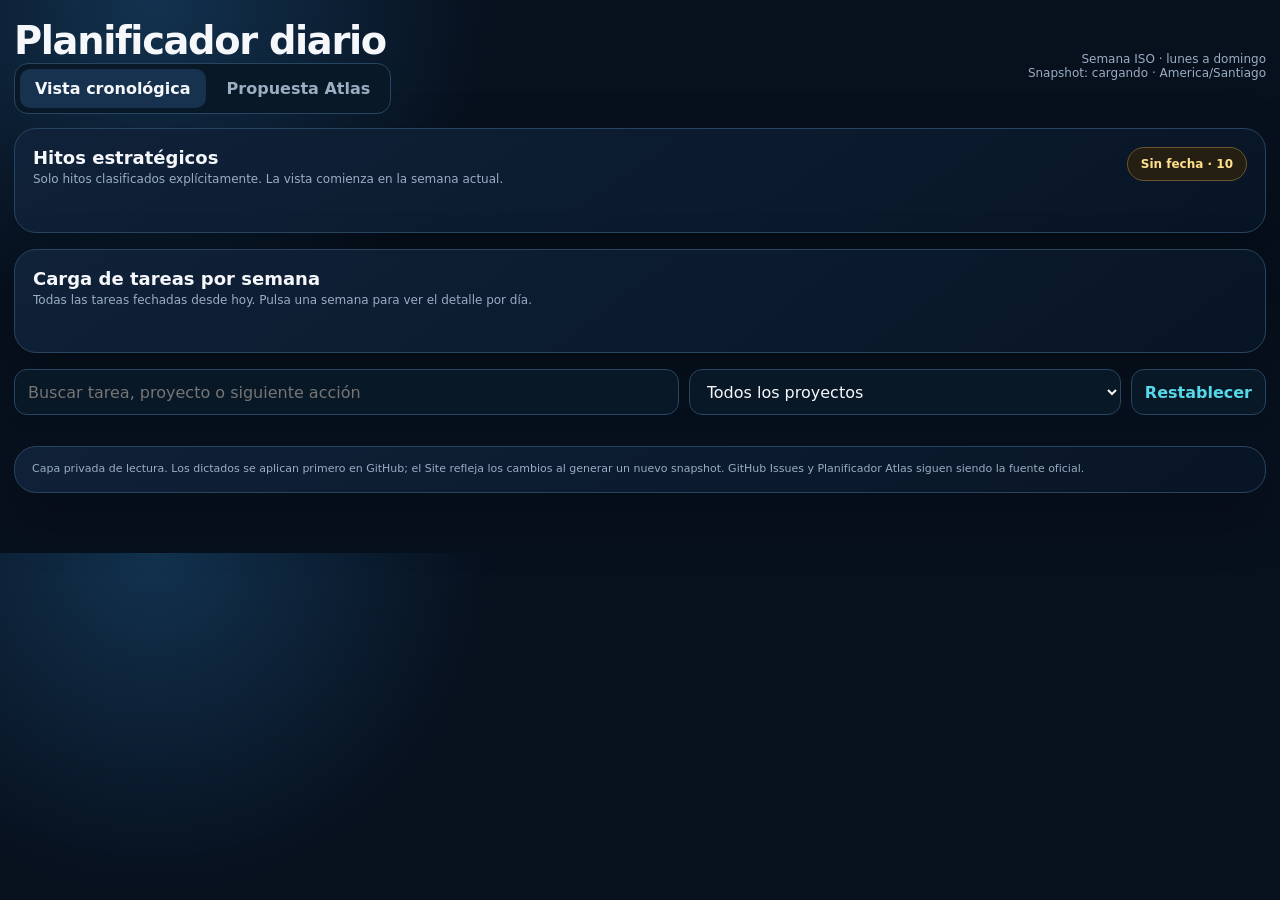
==== dashboard/index.html @ 65e62fc0 "fix: consumir snapshot regenerado antes del despliegue" ====
<!doctype html>
<html lang="es">
<head>
<meta charset="utf-8"><meta name="viewport" content="width=device-width,initial-scale=1">
<title>Planificador diario · Atlas</title>
<style>
:root{--bg:#07101d;--panel:#0d1a2d;--panel2:#102239;--line:#274561;--text:#f5f7fb;--muted:#9aadc2;--cyan:#55d8e8;--amber:#f6c84d;--red:#ff708d;--green:#58d39b;--blue:#5ca6ff;--shadow:0 22px 55px rgba(0,0,0,.28)}
*{box-sizing:border-box}html{scroll-behavior:smooth}body{margin:0;background:radial-gradient(circle at 12% 0,#12324f 0,transparent 27%),var(--bg);color:var(--text);font-family:Inter,ui-sans-serif,system-ui,-apple-system,BlinkMacSystemFont,"Segoe UI",sans-serif}button,input,select{font:inherit}.shell{width:min(1480px,calc(100% - 28px));margin:auto;padding:18px 0 60px}.panel{background:linear-gradient(145deg,rgba(16,34,57,.97),rgba(8,21,38,.97));border:1px solid var(--line);border-radius:22px;box-shadow:var(--shadow)}
.topbar{display:flex;align-items:center;justify-content:space-between;gap:16px;margin-bottom:14px}.title{margin:0;font-size:clamp(27px,3vw,40px);letter-spacing:-.035em}.tabs{display:flex;gap:6px;padding:5px;background:#091827;border:1px solid var(--line);border-radius:14px}.tab{border:0;background:transparent;color:var(--muted);padding:10px 15px;border-radius:10px;cursor:pointer;font-weight:750}.tab.active{background:#17324e;color:var(--text)}.source{font-size:12px;color:var(--muted);text-align:right}
.section{padding:18px;margin-bottom:16px}.section-title{display:flex;justify-content:space-between;gap:12px;align-items:start;margin-bottom:14px}.section-title h2{margin:0;font-size:18px}.section-title p{margin:4px 0 0;color:var(--muted);font-size:12px}.week-scroll{display:flex;overflow-x:auto;padding:4px 0 10px;scrollbar-color:#375a79 transparent}.week{flex:1 0 210px;min-height:156px;padding:14px;border-left:1px solid var(--line);position:relative;cursor:pointer}.week:first-child{border-left:0}.week.current{background:linear-gradient(180deg,rgba(246,200,77,.10),transparent);box-shadow:inset 0 3px var(--amber)}.week-label{font-size:11px;text-transform:uppercase;letter-spacing:.08em;color:var(--cyan);font-weight:850}.week.current .week-label{color:var(--amber)}.week-range{font-size:11px;color:var(--muted);margin-top:3px}.today-pill{display:inline-block;margin-top:9px;color:#16120a;background:var(--amber);border-radius:999px;padding:4px 8px;font-size:10px;font-weight:900}.milestone{margin-top:11px;padding-left:12px;border-left:3px solid var(--red)}.milestone strong{display:block;font-size:14px}.milestone span{font-size:11px;color:var(--muted)}
.load-grid{display:flex;gap:10px;overflow-x:auto;padding:3px 0 10px}.load-week{flex:1 0 205px;border:1px solid var(--line);border-radius:15px;padding:14px;cursor:pointer;background:#0a1829;transition:.18s transform,.18s border-color}.load-week:hover{transform:translateY(-2px);border-color:var(--cyan)}.load-top{display:flex;justify-content:space-between;gap:8px}.load-top strong{font-size:13px}.load-top span{font-size:12px;color:var(--muted)}.meter{height:11px;border-radius:999px;background:#152b42;margin:15px 0 9px;overflow:hidden}.meter i{display:block;height:100%;border-radius:999px}.low i{background:var(--green)}.medium i{background:var(--amber)}.high i{background:var(--red)}.load-note{font-size:11px;color:var(--muted)}
.undated-btn{border:1px solid #6b5729;background:#241f12;color:#ffe08b;border-radius:999px;padding:9px 13px;cursor:pointer;font-size:12px;font-weight:800}.undated-btn[hidden]{display:none}
.atlas{display:none}.atlas.active{display:block}.chrono.hidden{display:none}.criteria{display:grid;grid-template-columns:minmax(0,1.5fr) minmax(260px,.7fr);gap:14px}.route{display:grid;gap:10px}.route-item{display:grid;grid-template-columns:42px 1fr auto;gap:12px;align-items:start;padding:14px;border:1px solid var(--line);border-radius:15px;background:#091827;cursor:pointer}.rank{display:grid;place-items:center;width:42px;height:42px;background:#173552;color:var(--cyan);border-radius:12px;font-weight:900}.route-item h3{font-size:15px;margin:0 0 5px}.route-item p{margin:0;color:var(--muted);font-size:12px;line-height:1.45}.route-meta{text-align:right;font-size:11px;color:var(--amber)}.criterion{padding:16px}.criterion h3{margin:0 0 10px;font-size:15px}.criterion ol{margin:0;padding-left:20px;color:var(--muted);font-size:12px;line-height:1.7}.assumption{margin-top:12px;padding:10px;background:#1e1a10;border:1px solid #5f4c27;border-radius:12px;color:#f8d989;font-size:11px}
.controls{display:grid;grid-template-columns:1fr minmax(220px,.65fr) auto;gap:10px;margin:16px 0}.control{min-height:46px;border:1px solid var(--line);border-radius:13px;background:#091827;color:var(--text);padding:0 13px}.reset{cursor:pointer;color:var(--cyan);font-weight:800}.projects{display:grid;gap:14px}.project{padding:17px}.project.hidden{display:none}.project-head{display:flex;justify-content:space-between;gap:14px;margin-bottom:12px}.project h2{font-size:19px;margin:0}.project-head span{font-size:11px;color:var(--amber);text-align:right}.tasks{display:grid;gap:8px}.task{display:grid;grid-template-columns:42px 1fr auto;gap:11px;padding:12px;border:1px solid rgba(47,78,108,.72);border-radius:14px;background:rgba(5,15,27,.58);cursor:pointer}.task.hidden{display:none}.num{display:grid;place-items:center;width:42px;height:42px;border-radius:11px;background:#112c46;color:var(--cyan);font-weight:850}.badges{display:flex;gap:5px;flex-wrap:wrap;margin-bottom:5px}.badge{border:1px solid #344c65;border-radius:999px;padding:2px 7px;color:#c4d1df;font-size:10px}.badge.red{color:#ff9cb0;border-color:#6d3547}.badge.amber{color:#ffe08a;border-color:#65542d}.badge.green{color:#90edc0;border-color:#2e6650}.task h3{font-size:14px;margin:0 0 4px}.task p{font-size:12px;color:var(--muted);margin:0}.task-date{text-align:right;color:#dce5ef;font-size:11px}
.overlay{position:fixed;inset:0;background:rgba(1,7,13,.74);backdrop-filter:blur(5px);display:none;z-index:50;padding:20px}.overlay.open{display:grid;place-items:center}.modal{width:min(760px,100%);max-height:min(760px,90vh);overflow:auto;padding:20px}.modal-head{display:flex;justify-content:space-between;gap:12px;align-items:start;margin-bottom:14px}.modal h2{margin:0;font-size:21px}.close{border:0;background:#142b43;color:var(--text);width:38px;height:38px;border-radius:10px;cursor:pointer;font-size:20px}.detail-list{display:grid;gap:9px}.detail-task{padding:13px;border:1px solid var(--line);border-radius:13px;background:#091827;cursor:pointer}.detail-task strong{display:block;margin-bottom:4px}.detail-task span{font-size:11px;color:var(--muted)}.detail-grid{display:grid;grid-template-columns:repeat(2,1fr);gap:9px;margin:14px 0}.detail-cell{padding:11px;border:1px solid var(--line);border-radius:11px}.detail-cell small{display:block;color:var(--muted);margin-bottom:4px}.detail-link{display:inline-block;margin-top:5px;color:var(--cyan);text-decoration:none;font-weight:800;font-size:12px}
.drawer-wrap{position:fixed;inset:0;background:rgba(1,7,13,.52);display:none;z-index:45}.drawer-wrap.open{display:block}.drawer{margin-left:auto;width:min(430px,92vw);height:100%;padding:20px;border-radius:0;overflow:auto}.drawer .detail-task{margin-bottom:8px}.empty{display:none;padding:30px;text-align:center;color:var(--muted)}.foot{padding:14px 17px;color:var(--muted);font-size:11px;line-height:1.5;margin-top:15px}.stale{display:none;margin-bottom:14px;padding:12px 16px;border:1px solid #7b5530;background:#2b1d10;color:#ffd48f;border-radius:14px;font-size:13px;font-weight:750}.stale.show{display:block}
@media(max-width:850px){.shell{width:min(100% - 16px,1480px);padding-top:10px}.topbar{align-items:start;flex-direction:column}.source{text-align:left}.criteria{grid-template-columns:1fr}.controls{grid-template-columns:1fr}.project-head{flex-direction:column}.project-head span{text-align:left}.task,.route-item{grid-template-columns:40px 1fr}.task-date,.route-meta{grid-column:2;text-align:left}.detail-grid{grid-template-columns:1fr}.section{padding:14px}.tabs{width:100%}.tab{flex:1;padding:9px 8px;font-size:12px}}
</style>
</head>
<body>
<main class="shell">
<header class="topbar"><div><h1 class="title">Planificador diario</h1><div class="tabs" role="tablist"><button class="tab active" id="tab-chrono" type="button">Vista cronológica</button><button class="tab" id="tab-atlas" type="button">Propuesta Atlas</button></div></div><div class="source">Semana ISO · lunes a domingo<br>Snapshot: <span id="snapshot-at">cargando</span> · America/Santiago</div></header>
<div class="stale" id="stale-warning" role="alert"></div>

<div class="chrono" id="chrono">
<section class="panel section"><div class="section-title"><div><h2>Hitos estratégicos</h2><p>Solo hitos clasificados explícitamente. La vista comienza en la semana actual.</p></div><button class="undated-btn" id="undated-open">Sin fecha · <span id="undated-count">10</span></button></div><div class="week-scroll" id="milestone-weeks"></div></section>
<section class="panel section"><div class="section-title"><div><h2>Carga de tareas por semana</h2><p>Todas las tareas fechadas desde hoy. Pulsa una semana para ver el detalle por día.</p></div></div><div class="load-grid" id="load-weeks"></div></section>
</div>

<section class="atlas panel section" id="atlas"><div class="section-title"><div><h2>Ruta recomendada por Atlas</h2><p>Propuesta explicable; no cambia prioridades ni fechas oficiales.</p></div><button class="undated-btn" id="undated-open-atlas">Sin fecha · <span>10</span></button></div><div class="criteria"><div class="route" id="route"></div><aside class="panel criterion"><h3>Criterio de ordenamiento</h3><ol><li>Fecha límite y tiempo restante.</li><li>Dependencias obligatorias.</li><li>Riesgo de incumplimiento.</li><li>Impacto comercial, operativo, SENCE o financiero.</li><li>Esfuerzo y capacidad disponible.</li><li>Holgura antes del hito.</li><li>Trabajo paralelizable o delegable.</li></ol><div class="assumption">Supuesto: las tareas sin fecha no entran en la ruta crítica hasta ser fechadas o vinculadas explícitamente a un hito.</div></aside></div></section>

<section class="controls" aria-label="Filtros"><input class="control" id="search" type="search" placeholder="Buscar tarea, proyecto o siguiente acción"><select class="control" id="project-select"><option value="">Todos los proyectos</option></select><button class="control reset" id="reset">Restablecer</button></section>
<section class="projects" id="projects"></section><div class="panel empty" id="empty">No hay tareas que coincidan con la selección.</div>
<footer class="panel foot">Capa privada de lectura. Los dictados se aplican primero en GitHub; el Site refleja los cambios al generar un nuevo snapshot. GitHub Issues y Planificador Atlas siguen siendo la fuente oficial.</footer>
</main>

<div class="overlay" id="overlay" role="dialog" aria-modal="true"><div class="panel modal"><div class="modal-head"><div><div class="week-label" id="modal-kicker"></div><h2 id="modal-title"></h2></div><button class="close" id="modal-close" aria-label="Cerrar">×</button></div><div id="modal-body"></div></div></div>
<div class="drawer-wrap" id="drawer-wrap"><aside class="panel drawer"><div class="modal-head"><div><div class="week-label">Buffer operativo</div><h2>Tareas sin fecha</h2><p class="week-range">Asigna fechas mediante Atlas para retirarlas de este panel en el siguiente snapshot.</p></div><button class="close" id="drawer-close" aria-label="Cerrar">×</button></div><div id="drawer-list"></div></aside></div>

<script src="./snapshot.js"></script>
<script>
const SNAPSHOT=window.__ATLAS_SNAPSHOT__;
if(!SNAPSHOT||!Array.isArray(SNAPSHOT.tasks))throw new Error('Snapshot ausente: despliegue inválido');
const TZ=SNAPSHOT.timezone, TODAY=SNAPSHOT.today;
const projects=[
{id:'quality',name:'Gestión de Calidad NCh 2728',deadline:'Auditoría final · 11 ago 2026'},
{id:'courses',name:'Operación de cursos',deadline:'Inicio curso · 15 jul 2026'},
{id:'otic',name:'Licitación OTIC SOFOFA',deadline:'Entrega · 22 jul 2026 · 14:00'},
{id:'admin',name:'Administración',deadline:'Sin hito definido'},
{id:'global',name:'Global y foco comercial',deadline:'Sin hito definido'},
{id:'moodle',name:'Moodle',deadline:'Sin hito definido'},
{id:'edge',name:'Edge / GTM',deadline:'Bloqueado'},
{id:'whatsapp',name:'WhatsApp / Zoho',deadline:'Sin hito definido'},
{id:'atlas',name:'Task Hub / Dashboard',deadline:'Publicación V3'}];
const tasks=SNAPSHOT.tasks;
const milestones=[
{id:'m1',date:'2026-07-15T12:00:00-04:00',title:'Inicio curso Excel',project:'Operación de cursos',taskId:22},
{id:'m2',date:'2026-07-22T14:00:00-04:00',title:'Entrega SOFOFA · 14:00',project:'OTIC SOFOFA',taskId:21},
{id:'m3',date:'2026-07-24T12:00:00-04:00',title:'Preauditoría',project:'NCh 2728',taskId:25},
{id:'m4',date:'2026-08-11T12:00:00-04:00',title:'Auditoría final',project:'NCh 2728',taskId:24}];
const atlasRoute=[
{taskId:15,why:'Tarea vencida no cerrada. Debe cerrarse, reprogramarse o confirmarse antes de seguir acumulando atraso.',protects:'Ruta SOFOFA',mode:'Arrastre pendiente'},
{taskId:26,why:'Dependencia obligatoria de la preauditoría y la auditoría final.',protects:'Preauditoría · 24 jul',mode:'Ejecutar primero'},
{taskId:22,why:'Plazo inmediato y afectación directa al inicio de un curso de cliente.',protects:'Inicio curso · 15 jul',mode:'En paralelo'},
{taskId:21,why:'Hito oficial de alto riesgo con múltiples entregables y validación humana.',protects:'SOFOFA · 22 jul',mode:'Ruta crítica'},
{taskId:25,why:'Debe convertir hallazgos en acciones antes de la auditoría formal.',protects:'Auditoría · 11 ago',mode:'Después de preparación'},
{taskId:24,why:'Hito final protegido por todas las tareas previas de calidad.',protects:'Auditoría · 11 ago',mode:'Hito final'}];
const esc=v=>String(v??'').replace(/[&<>"']/g,c=>({'&':'&amp;','<':'&lt;','>':'&gt;','"':'&quot;',"'":'&#039;'}[c]));
const riskClass=r=>r==='Rojo'?'red':r==='Amarillo'?'amber':'green';
const dayFmt=v=>new Intl.DateTimeFormat('es-CL',{timeZone:TZ,weekday:'long',day:'2-digit',month:'short'}).format(new Date(v));
function isoWeek(value){const d=new Date(value+'T12:00:00-04:00');const u=new Date(Date.UTC(d.getUTCFullYear(),d.getUTCMonth(),d.getUTCDate()));u.setUTCDate(u.getUTCDate()+4-(u.getUTCDay()||7));const y=new Date(Date.UTC(u.getUTCFullYear(),0,1));return Math.ceil((((u-y)/86400000)+1)/7)}
function mondayOf(value){const d=new Date(value+'T12:00:00-04:00'),day=(d.getDay()+6)%7;d.setDate(d.getDate()-day);return d}
function keyDate(d){return d.toISOString().slice(0,10)}
function addDays(d,n){const x=new Date(d);x.setDate(x.getDate()+n);return x}
function weekRange(m){const e=addDays(m,6),f=x=>new Intl.DateTimeFormat('es-CL',{timeZone:TZ,day:'2-digit',month:'short'}).format(x);return f(m)+'–'+f(e)}
function isOverdue(t){return Boolean(t.due&&t.due.slice(0,10)<TODAY)}
function overdueDays(t){return Math.max(1,Math.floor((new Date(TODAY+'T12:00:00-04:00')-new Date(t.due))/86400000))}
function overdueLabel(t){const n=overdueDays(t);return 'Vencida hace '+n+' día'+(n===1?'':'s')}
const start=mondayOf(TODAY),last=mondayOf('2026-08-11'),weeks=[];for(let d=new Date(start);d<=last;d=addDays(d,7))weeks.push({m:new Date(d),key:keyDate(d),n:isoWeek(keyDate(d))});
function renderMilestones(){document.querySelector('#milestone-weeks').innerHTML=weeks.map((w,i)=>{const ms=milestones.filter(m=>tasks.some(t=>t.id===m.taskId)&&keyDate(mondayOf(m.date.slice(0,10)))===w.key);return `<article class="week ${i===0?'current':''}" data-week="${w.key}"><div class="week-label">S${w.n}${i===0?' · actual':''}</div><div class="week-range">${weekRange(w.m)}</div>${i===0?'<span class="today-pill">Hoy · '+new Intl.DateTimeFormat('es-CL',{timeZone:TZ,day:'2-digit',month:'short'}).format(new Date(TODAY+'T12:00:00-04:00'))+'</span>':''}${ms.map(m=>`<div class="milestone" data-milestone="${m.id}"><strong>${esc(m.title)}</strong><span>${esc(m.project)} · ${dayFmt(m.date)}</span></div>`).join('')}</article>`}).join('')}
function datedInWeek(w){const current=w.key===weeks[0].key;return tasks.filter(t=>t.due&&((current&&isOverdue(t))||(t.due.slice(0,10)>=TODAY&&keyDate(mondayOf(t.due.slice(0,10)))===w.key)))}
function renderLoad(){document.querySelector('#load-weeks').innerHTML=weeks.map(w=>{const list=datedInWeek(w),n=list.length,overdue=list.filter(isOverdue).length,level=n>=5?'high':n>=3?'medium':'low',width=Math.min(100,Math.max(n?25:5,n*18));return `<article class="load-week ${level}" data-load-week="${w.key}"><div class="load-top"><strong>S${w.n} · ${weekRange(w.m)}</strong><span>${n} tarea${n===1?'':'s'}</span></div><div class="meter"><i style="width:${width}%"></i></div><div class="load-note">${overdue?overdue+' arrastre'+(overdue===1?' pendiente':'s pendientes')+' · ':''}${n>=5?'Carga alta':n>=3?'Carga media':n?'Carga baja':'Sin tareas fechadas'}</div></article>`}).join('')}
function taskCard(t){return `<article class="task" data-task="${t.id}" data-search="${esc([t.title,t.next,t.status,t.priority,t.risk].join(' ').toLowerCase())}"><div class="num">#${t.id}</div><div><div class="badges"><span class="badge">${t.priority}</span><span class="badge ${riskClass(t.risk)}">${t.risk}</span><span class="badge">${esc(t.status)}</span></div><h3>${esc(t.title)}</h3><p>${esc(t.next)}</p></div><div class="task-date">${esc(t.label)}</div></article>`}
function renderProjects(){document.querySelector('#projects').innerHTML=projects.map(p=>{const list=tasks.filter(t=>t.p===p.id);return `<article class="panel project" data-project="${p.id}"><div class="project-head"><h2>${esc(p.name)}</h2><span>${esc(p.deadline)}</span></div><div class="tasks">${list.map(taskCard).join('')}</div></article>`}).join('');document.querySelector('#project-select').insertAdjacentHTML('beforeend',projects.map(p=>`<option value="${p.id}">${esc(p.name)}</option>`).join(''))}
function renderRoute(){document.querySelector('#route').innerHTML=atlasRoute.filter(r=>tasks.some(t=>t.id===r.taskId)).map((r,i)=>{const t=tasks.find(x=>x.id===r.taskId);return `<article class="route-item" data-task="${t.id}"><div class="rank">${i+1}</div><div><h3>${esc(t.title)}</h3><p>${esc(r.why)}<br><strong>Protege:</strong> ${esc(r.protects)}</p></div><div class="route-meta">${esc(r.mode)}</div></article>`}).join('')}
function detailHtml(t){const p=projects.find(x=>x.id===t.p);return `<div class="badges"><span class="badge">${t.priority}</span><span class="badge ${riskClass(t.risk)}">${t.risk}</span><span class="badge">${esc(t.status)}</span>${isOverdue(t)?'<span class="badge red">'+esc(overdueLabel(t))+'</span>':''}</div><div class="detail-grid"><div class="detail-cell"><small>Proyecto</small>${esc(p.name)}</div><div class="detail-cell"><small>Fecha original</small>${esc(t.label)}</div></div><div class="detail-cell"><small>Siguiente acción</small>${esc(t.next)}</div><a class="detail-link" href="${esc(t.url)}" target="_blank" rel="noopener noreferrer">Abrir issue en GitHub ↗</a>`}
function openTask(id){const t=tasks.find(x=>x.id===Number(id));document.querySelector('#modal-kicker').textContent='Tarea #'+t.id;document.querySelector('#modal-title').textContent=t.title;document.querySelector('#modal-body').innerHTML=detailHtml(t);document.querySelector('#overlay').classList.add('open')}
function openWeek(key){const w=weeks.find(x=>x.key===key),list=datedInWeek(w),overdue=list.filter(isOverdue).sort((a,b)=>new Date(a.due)-new Date(b.due)),current=list.filter(t=>!isOverdue(t));document.querySelector('#modal-kicker').textContent='S'+w.n+' · '+weekRange(w.m);document.querySelector('#modal-title').textContent='Tareas de la semana';let html='';if(overdue.length)html+=`<div class="week-label" style="margin:14px 0 7px;color:var(--red)">Arrastre pendiente</div><div class="detail-list">${overdue.map(t=>`<article class="detail-task" data-detail-task="${t.id}"><strong>#${t.id} · ${esc(t.title)}</strong><span>${esc(overdueLabel(t))} · fecha original: ${esc(t.label)}</span></article>`).join('')}</div>`;const grouped={};current.forEach(t=>(grouped[dayFmt(t.due)]??=[]).push(t));html+=Object.entries(grouped).map(([day,arr])=>`<div class="week-label" style="margin:14px 0 7px">${esc(day)}</div><div class="detail-list">${arr.map(t=>`<article class="detail-task" data-detail-task="${t.id}"><strong>#${t.id} · ${esc(t.title)}</strong><span>${esc(t.next)}</span></article>`).join('')}</div>`).join('');document.querySelector('#modal-body').innerHTML=html||'<p class="week-range">No hay tareas fechadas esta semana.</p>';document.querySelector('#overlay').classList.add('open')}
function openMilestone(id){const m=milestones.find(x=>x.id===id),t=tasks.find(x=>x.id===m.taskId);document.querySelector('#modal-kicker').textContent='Hito explícito · '+dayFmt(m.date);document.querySelector('#modal-title').textContent=m.title;document.querySelector('#modal-body').innerHTML=detailHtml(t);document.querySelector('#overlay').classList.add('open')}
function renderDrawer(){const list=tasks.filter(t=>!t.due);document.querySelector('#undated-count').textContent=list.length;document.querySelector('#drawer-list').innerHTML=list.map(t=>`<article class="detail-task" data-drawer-task="${t.id}"><strong>#${t.id} · ${esc(t.title)}</strong><span>${esc(projects.find(p=>p.id===t.p).name)} · ${t.priority} · ${t.risk}</span></article>`).join('')}
function applyFilters(){const q=document.querySelector('#search').value.trim().toLowerCase(),p=document.querySelector('#project-select').value;let visible=0;document.querySelectorAll('.project').forEach(el=>{let n=0;el.querySelectorAll('.task').forEach(t=>{const ok=(!p||el.dataset.project===p)&&(!q||t.dataset.search.includes(q));t.classList.toggle('hidden',!ok);if(ok){n++;visible++}});el.classList.toggle('hidden',!n)});document.querySelector('#empty').style.display=visible?'none':'block'}
function setView(v){const atlas=v==='atlas';document.querySelector('#chrono').classList.toggle('hidden',atlas);document.querySelector('#atlas').classList.toggle('active',atlas);document.querySelector('#tab-chrono').classList.toggle('active',!atlas);document.querySelector('#tab-atlas').classList.toggle('active',atlas)}
const snapshotDate=new Date(SNAPSHOT.generated_at+'-04:00');
document.querySelector('#snapshot-at').textContent=new Intl.DateTimeFormat('es-CL',{timeZone:TZ,dateStyle:'medium',timeStyle:'short'}).format(snapshotDate);
const ageHours=(Date.now()-snapshotDate.getTime())/3600000;
if(SNAPSHOT.status!=='current'||!Number.isFinite(ageHours)||ageHours>6){
  const warning=document.querySelector('#stale-warning');
  warning.textContent='Datos no actualizados — último snapshot válido: '+document.querySelector('#snapshot-at').textContent;
  warning.classList.add('show');
}
renderMilestones();renderLoad();renderProjects();renderRoute();renderDrawer();applyFilters();
document.querySelector('#tab-chrono').onclick=()=>setView('chrono');document.querySelector('#tab-atlas').onclick=()=>setView('atlas');
document.querySelector('#search').oninput=applyFilters;document.querySelector('#project-select').onchange=applyFilters;document.querySelector('#reset').onclick=()=>{document.querySelector('#search').value='';document.querySelector('#project-select').value='';applyFilters()};
document.addEventListener('click',e=>{const task=e.target.closest('[data-task]');if(task)openTask(task.dataset.task);const week=e.target.closest('[data-load-week]');if(week)openWeek(week.dataset.loadWeek);const mile=e.target.closest('[data-milestone]');if(mile){e.stopPropagation();openMilestone(mile.dataset.milestone)}const detail=e.target.closest('[data-detail-task]');if(detail)openTask(detail.dataset.detailTask);const drawer=e.target.closest('[data-drawer-task]');if(drawer){document.querySelector('#drawer-wrap').classList.remove('open');openTask(drawer.dataset.drawerTask)}});
document.querySelector('#modal-close').onclick=()=>document.querySelector('#overlay').classList.remove('open');document.querySelector('#overlay').onclick=e=>{if(e.target.id==='overlay')e.currentTarget.classList.remove('open')};
function openDrawer(){document.querySelector('#drawer-wrap').classList.add('open')}document.querySelector('#undated-open').onclick=openDrawer;document.querySelector('#undated-open-atlas').onclick=openDrawer;document.querySelector('#drawer-close').onclick=()=>document.querySelector('#drawer-wrap').classList.remove('open');document.querySelector('#drawer-wrap').onclick=e=>{if(e.target.id==='drawer-wrap')e.currentTarget.classList.remove('open')};
document.addEventListener('keydown',e=>{if(e.key==='Escape'){document.querySelector('#overlay').classList.remove('open');document.querySelector('#drawer-wrap').classList.remove('open')}});
</script>
</body></html>
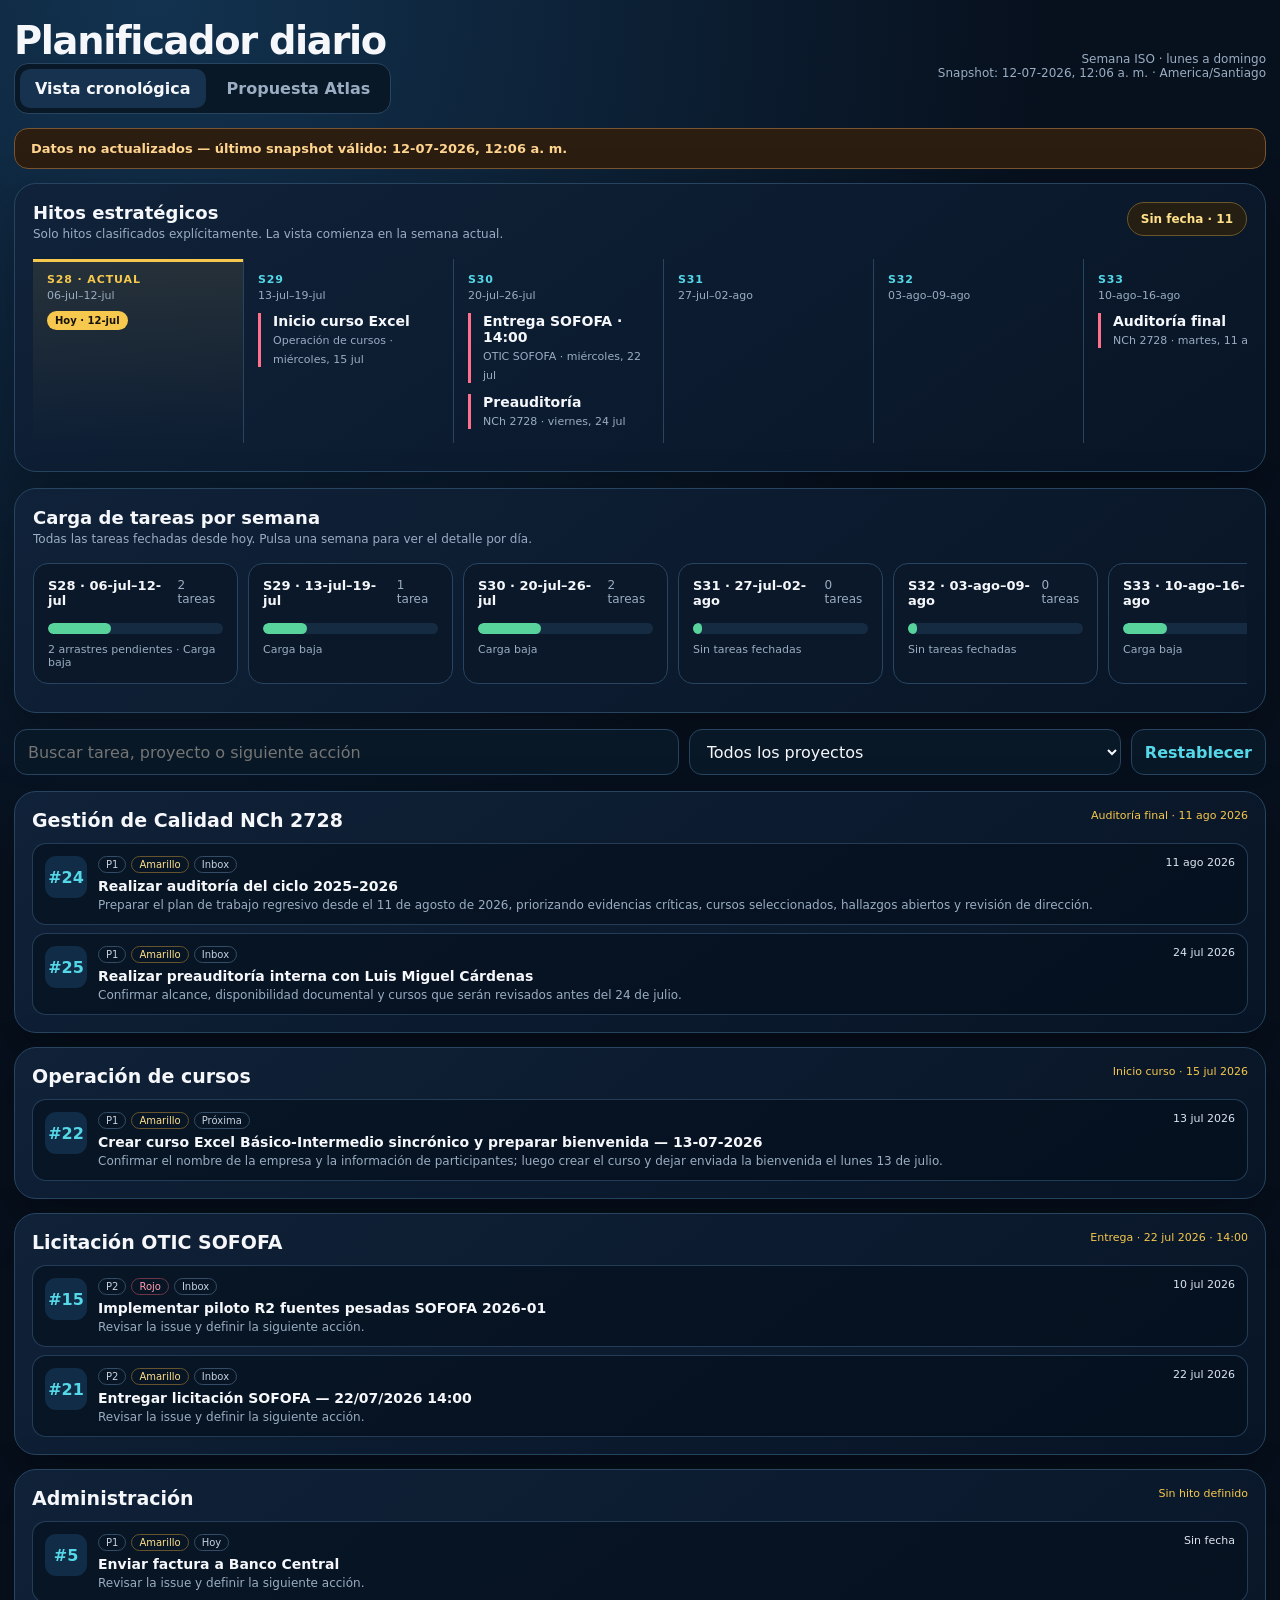
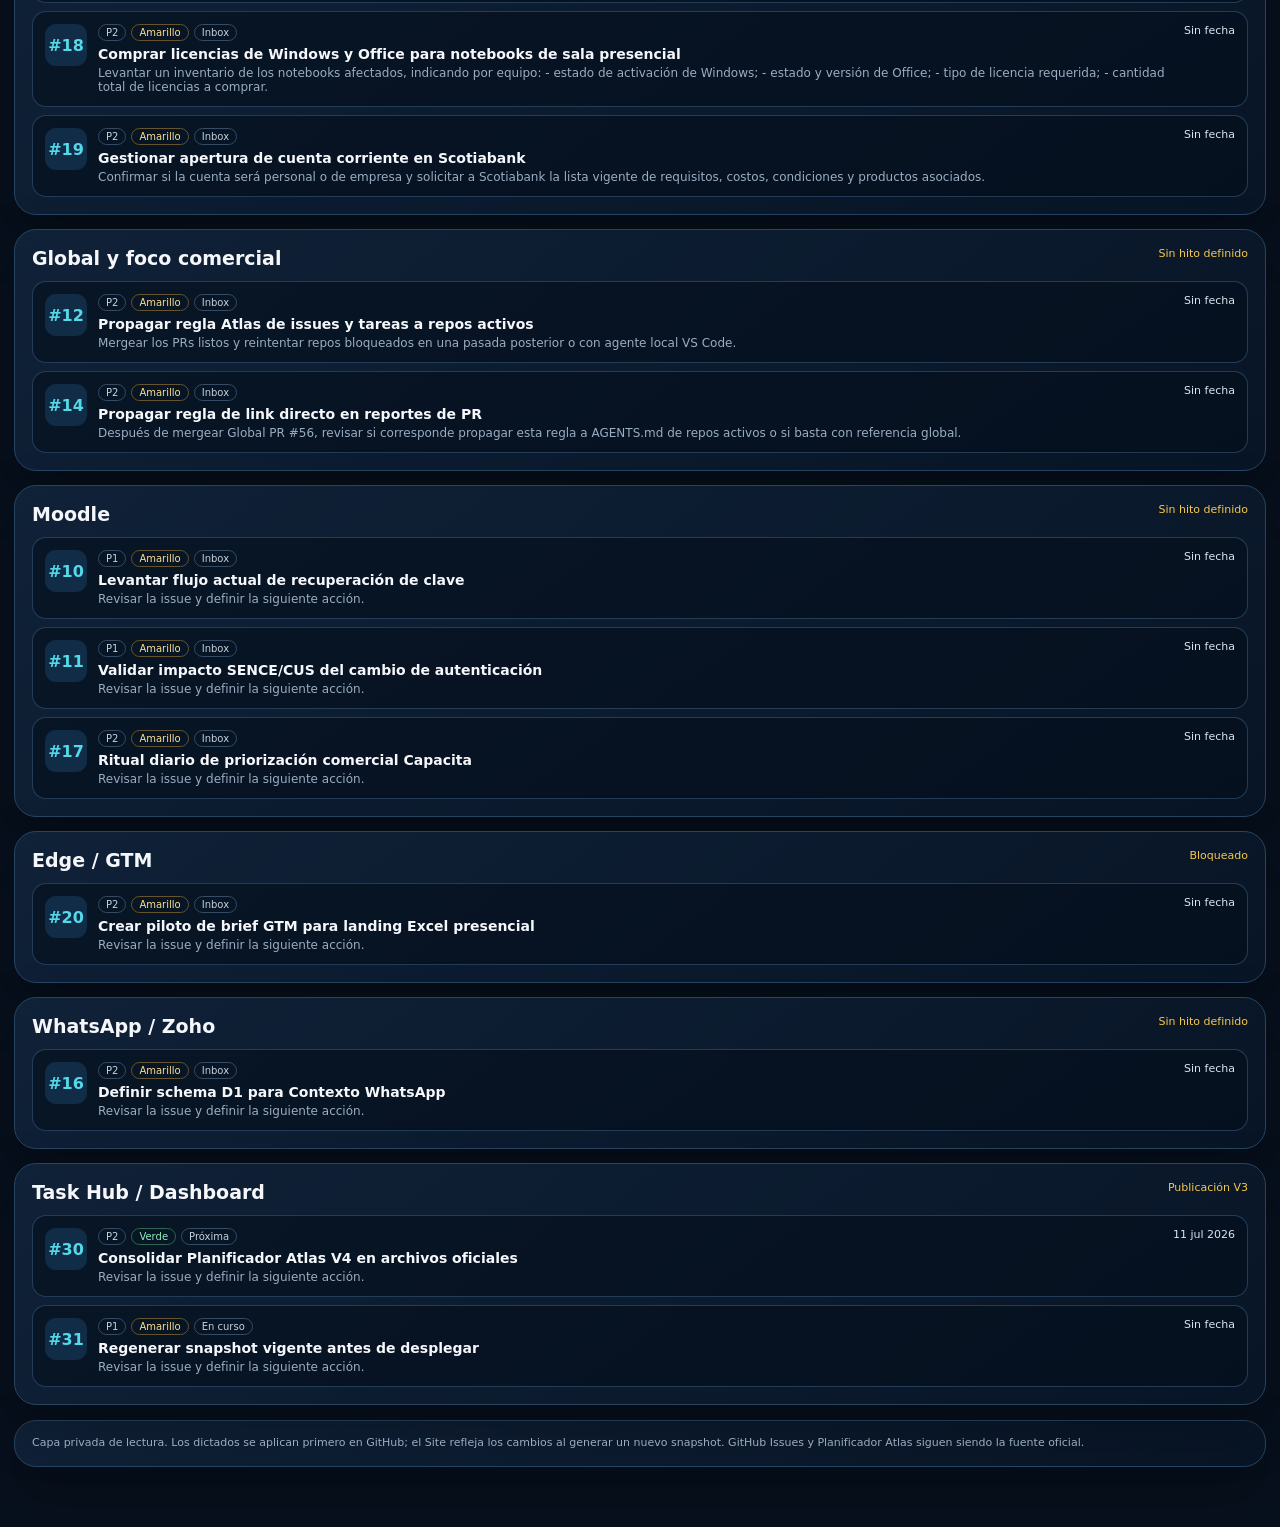
==== commit f2282f35: "fix: eliminar offsets fijos del dashboard" ====
--- a/dashboard/index.html
+++ b/dashboard/index.html
@@ -54,10 +54,10 @@
 {id:'atlas',name:'Task Hub / Dashboard',deadline:'Publicación V3'}];
 const tasks=SNAPSHOT.tasks;
 const milestones=[
-{id:'m1',date:'2026-07-15T12:00:00-04:00',title:'Inicio curso Excel',project:'Operación de cursos',taskId:22},
-{id:'m2',date:'2026-07-22T14:00:00-04:00',title:'Entrega SOFOFA · 14:00',project:'OTIC SOFOFA',taskId:21},
-{id:'m3',date:'2026-07-24T12:00:00-04:00',title:'Preauditoría',project:'NCh 2728',taskId:25},
-{id:'m4',date:'2026-08-11T12:00:00-04:00',title:'Auditoría final',project:'NCh 2728',taskId:24}];
+{id:'m1',date:'2026-07-15',title:'Inicio curso Excel',project:'Operación de cursos',taskId:22},
+{id:'m2',date:'2026-07-22',title:'Entrega SOFOFA · 14:00',project:'OTIC SOFOFA',taskId:21},
+{id:'m3',date:'2026-07-24',title:'Preauditoría',project:'NCh 2728',taskId:25},
+{id:'m4',date:'2026-08-11',title:'Auditoría final',project:'NCh 2728',taskId:24}];
 const atlasRoute=[
 {taskId:15,why:'Tarea vencida no cerrada. Debe cerrarse, reprogramarse o confirmarse antes de seguir acumulando atraso.',protects:'Ruta SOFOFA',mode:'Arrastre pendiente'},
 {taskId:26,why:'Dependencia obligatoria de la preauditoría y la auditoría final.',protects:'Preauditoría · 24 jul',mode:'Ejecutar primero'},
@@ -67,18 +67,20 @@
 {taskId:24,why:'Hito final protegido por todas las tareas previas de calidad.',protects:'Auditoría · 11 ago',mode:'Hito final'}];
 const esc=v=>String(v??'').replace(/[&<>"']/g,c=>({'&':'&amp;','<':'&lt;','>':'&gt;','"':'&quot;',"'":'&#039;'}[c]));
 const riskClass=r=>r==='Rojo'?'red':r==='Amarillo'?'amber':'green';
-const dayFmt=v=>new Intl.DateTimeFormat('es-CL',{timeZone:TZ,weekday:'long',day:'2-digit',month:'short'}).format(new Date(v));
-function isoWeek(value){const d=new Date(value+'T12:00:00-04:00');const u=new Date(Date.UTC(d.getUTCFullYear(),d.getUTCMonth(),d.getUTCDate()));u.setUTCDate(u.getUTCDate()+4-(u.getUTCDay()||7));const y=new Date(Date.UTC(u.getUTCFullYear(),0,1));return Math.ceil((((u-y)/86400000)+1)/7)}
-function mondayOf(value){const d=new Date(value+'T12:00:00-04:00'),day=(d.getDay()+6)%7;d.setDate(d.getDate()-day);return d}
+const calendarDate=value=>new Date(value.slice(0,10)+'T12:00:00.000Z');
+const dayFmt=v=>new Intl.DateTimeFormat('es-CL',{timeZone:v.length===10?'UTC':TZ,weekday:'long',day:'2-digit',month:'short'}).format(v.length===10?calendarDate(v):new Date(v));
+function isoWeek(value){const u=calendarDate(value);u.setUTCDate(u.getUTCDate()+4-(u.getUTCDay()||7));const y=new Date(Date.UTC(u.getUTCFullYear(),0,1));return Math.ceil((((u-y)/86400000)+1)/7)}
+function mondayOf(value){const d=calendarDate(value),day=(d.getUTCDay()+6)%7;d.setUTCDate(d.getUTCDate()-day);return d}
 function keyDate(d){return d.toISOString().slice(0,10)}
-function addDays(d,n){const x=new Date(d);x.setDate(x.getDate()+n);return x}
-function weekRange(m){const e=addDays(m,6),f=x=>new Intl.DateTimeFormat('es-CL',{timeZone:TZ,day:'2-digit',month:'short'}).format(x);return f(m)+'–'+f(e)}
-function isOverdue(t){return Boolean(t.due&&t.due.slice(0,10)<TODAY)}
-function overdueDays(t){return Math.max(1,Math.floor((new Date(TODAY+'T12:00:00-04:00')-new Date(t.due))/86400000))}
+function addDays(d,n){const x=new Date(d);x.setUTCDate(x.getUTCDate()+n);return x}
+function weekRange(m){const e=addDays(m,6),f=x=>new Intl.DateTimeFormat('es-CL',{timeZone:'UTC',day:'2-digit',month:'short'}).format(x);return f(m)+'–'+f(e)}
+function taskDate(t){return t.due_date||t.due?.slice(0,10)||null}
+function isOverdue(t){const d=taskDate(t);return Boolean(d&&d<TODAY)}
+function overdueDays(t){const d=taskDate(t);return Math.max(1,Math.floor((Date.parse(TODAY+'T00:00:00.000Z')-Date.parse(d+'T00:00:00.000Z'))/86400000))}
 function overdueLabel(t){const n=overdueDays(t);return 'Vencida hace '+n+' día'+(n===1?'':'s')}
 const start=mondayOf(TODAY),last=mondayOf('2026-08-11'),weeks=[];for(let d=new Date(start);d<=last;d=addDays(d,7))weeks.push({m:new Date(d),key:keyDate(d),n:isoWeek(keyDate(d))});
-function renderMilestones(){document.querySelector('#milestone-weeks').innerHTML=weeks.map((w,i)=>{const ms=milestones.filter(m=>tasks.some(t=>t.id===m.taskId)&&keyDate(mondayOf(m.date.slice(0,10)))===w.key);return `<article class="week ${i===0?'current':''}" data-week="${w.key}"><div class="week-label">S${w.n}${i===0?' · actual':''}</div><div class="week-range">${weekRange(w.m)}</div>${i===0?'<span class="today-pill">Hoy · '+new Intl.DateTimeFormat('es-CL',{timeZone:TZ,day:'2-digit',month:'short'}).format(new Date(TODAY+'T12:00:00-04:00'))+'</span>':''}${ms.map(m=>`<div class="milestone" data-milestone="${m.id}"><strong>${esc(m.title)}</strong><span>${esc(m.project)} · ${dayFmt(m.date)}</span></div>`).join('')}</article>`}).join('')}
-function datedInWeek(w){const current=w.key===weeks[0].key;return tasks.filter(t=>t.due&&((current&&isOverdue(t))||(t.due.slice(0,10)>=TODAY&&keyDate(mondayOf(t.due.slice(0,10)))===w.key)))}
+function renderMilestones(){document.querySelector('#milestone-weeks').innerHTML=weeks.map((w,i)=>{const ms=milestones.filter(m=>tasks.some(t=>t.id===m.taskId)&&keyDate(mondayOf(m.date))===w.key);return `<article class="week ${i===0?'current':''}" data-week="${w.key}"><div class="week-label">S${w.n}${i===0?' · actual':''}</div><div class="week-range">${weekRange(w.m)}</div>${i===0?'<span class="today-pill">Hoy · '+new Intl.DateTimeFormat('es-CL',{timeZone:'UTC',day:'2-digit',month:'short'}).format(calendarDate(TODAY))+'</span>':''}${ms.map(m=>`<div class="milestone" data-milestone="${m.id}"><strong>${esc(m.title)}</strong><span>${esc(m.project)} · ${dayFmt(m.date)}</span></div>`).join('')}</article>`}).join('')}
+function datedInWeek(w){const current=w.key===weeks[0].key;return tasks.filter(t=>{const d=taskDate(t);return d&&((current&&isOverdue(t))||(d>=TODAY&&keyDate(mondayOf(d))===w.key))})}
 function renderLoad(){document.querySelector('#load-weeks').innerHTML=weeks.map(w=>{const list=datedInWeek(w),n=list.length,overdue=list.filter(isOverdue).length,level=n>=5?'high':n>=3?'medium':'low',width=Math.min(100,Math.max(n?25:5,n*18));return `<article class="load-week ${level}" data-load-week="${w.key}"><div class="load-top"><strong>S${w.n} · ${weekRange(w.m)}</strong><span>${n} tarea${n===1?'':'s'}</span></div><div class="meter"><i style="width:${width}%"></i></div><div class="load-note">${overdue?overdue+' arrastre'+(overdue===1?' pendiente':'s pendientes')+' · ':''}${n>=5?'Carga alta':n>=3?'Carga media':n?'Carga baja':'Sin tareas fechadas'}</div></article>`}).join('')}
 function taskCard(t){return `<article class="task" data-task="${t.id}" data-search="${esc([t.title,t.next,t.status,t.priority,t.risk].join(' ').toLowerCase())}"><div class="num">#${t.id}</div><div><div class="badges"><span class="badge">${t.priority}</span><span class="badge ${riskClass(t.risk)}">${t.risk}</span><span class="badge">${esc(t.status)}</span></div><h3>${esc(t.title)}</h3><p>${esc(t.next)}</p></div><div class="task-date">${esc(t.label)}</div></article>`}
 function renderProjects(){document.querySelector('#projects').innerHTML=projects.map(p=>{const list=tasks.filter(t=>t.p===p.id);return `<article class="panel project" data-project="${p.id}"><div class="project-head"><h2>${esc(p.name)}</h2><span>${esc(p.deadline)}</span></div><div class="tasks">${list.map(taskCard).join('')}</div></article>`}).join('');document.querySelector('#project-select').insertAdjacentHTML('beforeend',projects.map(p=>`<option value="${p.id}">${esc(p.name)}</option>`).join(''))}
@@ -87,10 +89,10 @@
 function openTask(id){const t=tasks.find(x=>x.id===Number(id));document.querySelector('#modal-kicker').textContent='Tarea #'+t.id;document.querySelector('#modal-title').textContent=t.title;document.querySelector('#modal-body').innerHTML=detailHtml(t);document.querySelector('#overlay').classList.add('open')}
 function openWeek(key){const w=weeks.find(x=>x.key===key),list=datedInWeek(w),overdue=list.filter(isOverdue).sort((a,b)=>new Date(a.due)-new Date(b.due)),current=list.filter(t=>!isOverdue(t));document.querySelector('#modal-kicker').textContent='S'+w.n+' · '+weekRange(w.m);document.querySelector('#modal-title').textContent='Tareas de la semana';let html='';if(overdue.length)html+=`<div class="week-label" style="margin:14px 0 7px;color:var(--red)">Arrastre pendiente</div><div class="detail-list">${overdue.map(t=>`<article class="detail-task" data-detail-task="${t.id}"><strong>#${t.id} · ${esc(t.title)}</strong><span>${esc(overdueLabel(t))} · fecha original: ${esc(t.label)}</span></article>`).join('')}</div>`;const grouped={};current.forEach(t=>(grouped[dayFmt(t.due)]??=[]).push(t));html+=Object.entries(grouped).map(([day,arr])=>`<div class="week-label" style="margin:14px 0 7px">${esc(day)}</div><div class="detail-list">${arr.map(t=>`<article class="detail-task" data-detail-task="${t.id}"><strong>#${t.id} · ${esc(t.title)}</strong><span>${esc(t.next)}</span></article>`).join('')}</div>`).join('');document.querySelector('#modal-body').innerHTML=html||'<p class="week-range">No hay tareas fechadas esta semana.</p>';document.querySelector('#overlay').classList.add('open')}
 function openMilestone(id){const m=milestones.find(x=>x.id===id),t=tasks.find(x=>x.id===m.taskId);document.querySelector('#modal-kicker').textContent='Hito explícito · '+dayFmt(m.date);document.querySelector('#modal-title').textContent=m.title;document.querySelector('#modal-body').innerHTML=detailHtml(t);document.querySelector('#overlay').classList.add('open')}
-function renderDrawer(){const list=tasks.filter(t=>!t.due);document.querySelector('#undated-count').textContent=list.length;document.querySelector('#drawer-list').innerHTML=list.map(t=>`<article class="detail-task" data-drawer-task="${t.id}"><strong>#${t.id} · ${esc(t.title)}</strong><span>${esc(projects.find(p=>p.id===t.p).name)} · ${t.priority} · ${t.risk}</span></article>`).join('')}
+function renderDrawer(){const list=tasks.filter(t=>!taskDate(t));document.querySelector('#undated-count').textContent=list.length;document.querySelector('#drawer-list').innerHTML=list.map(t=>`<article class="detail-task" data-drawer-task="${t.id}"><strong>#${t.id} · ${esc(t.title)}</strong><span>${esc(projects.find(p=>p.id===t.p).name)} · ${t.priority} · ${t.risk}</span></article>`).join('')}
 function applyFilters(){const q=document.querySelector('#search').value.trim().toLowerCase(),p=document.querySelector('#project-select').value;let visible=0;document.querySelectorAll('.project').forEach(el=>{let n=0;el.querySelectorAll('.task').forEach(t=>{const ok=(!p||el.dataset.project===p)&&(!q||t.dataset.search.includes(q));t.classList.toggle('hidden',!ok);if(ok){n++;visible++}});el.classList.toggle('hidden',!n)});document.querySelector('#empty').style.display=visible?'none':'block'}
 function setView(v){const atlas=v==='atlas';document.querySelector('#chrono').classList.toggle('hidden',atlas);document.querySelector('#atlas').classList.toggle('active',atlas);document.querySelector('#tab-chrono').classList.toggle('active',!atlas);document.querySelector('#tab-atlas').classList.toggle('active',atlas)}
-const snapshotDate=new Date(SNAPSHOT.generated_at+'-04:00');
+const snapshotDate=new Date(SNAPSHOT.generated_at);
 document.querySelector('#snapshot-at').textContent=new Intl.DateTimeFormat('es-CL',{timeZone:TZ,dateStyle:'medium',timeStyle:'short'}).format(snapshotDate);
 const ageHours=(Date.now()-snapshotDate.getTime())/3600000;
 if(SNAPSHOT.status!=='current'||!Number.isFinite(ageHours)||ageHours>6){
@@ -107,4 +109,3 @@
 document.addEventListener('keydown',e=>{if(e.key==='Escape'){document.querySelector('#overlay').classList.remove('open');document.querySelector('#drawer-wrap').classList.remove('open')}});
 </script>
 </body></html>
-
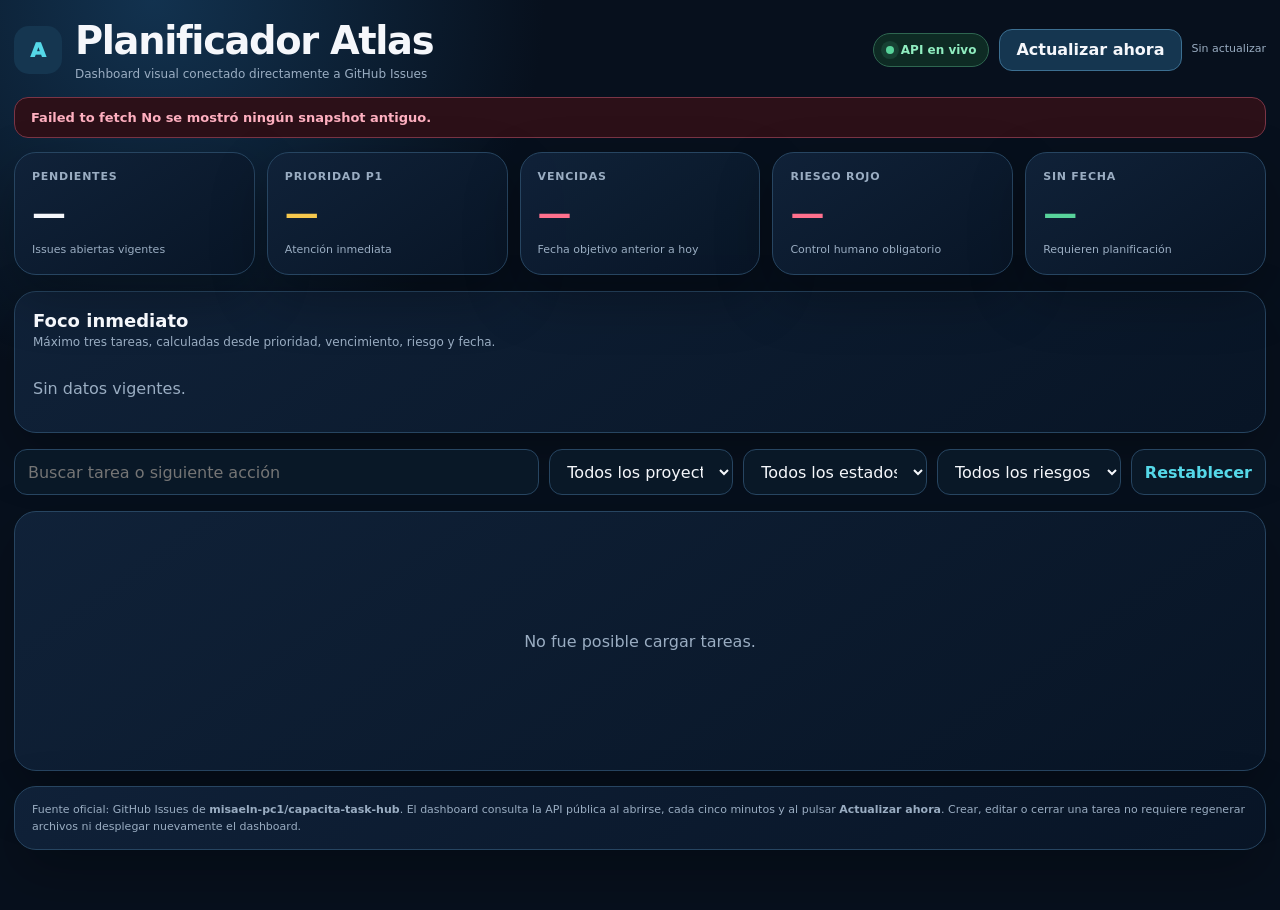
==== commit df02d198: "feat: conectar dashboard a GitHub Issues en vivo" ====
--- a/dashboard/index.html
+++ b/dashboard/index.html
@@ -1,111 +1,452 @@
 <!doctype html>
 <html lang="es">
 <head>
-<meta charset="utf-8"><meta name="viewport" content="width=device-width,initial-scale=1">
-<title>Planificador diario · Atlas</title>
+<meta charset="utf-8">
+<meta name="viewport" content="width=device-width,initial-scale=1">
+<meta name="color-scheme" content="dark">
+<title>Planificador Atlas · Live</title>
 <style>
-:root{--bg:#07101d;--panel:#0d1a2d;--panel2:#102239;--line:#274561;--text:#f5f7fb;--muted:#9aadc2;--cyan:#55d8e8;--amber:#f6c84d;--red:#ff708d;--green:#58d39b;--blue:#5ca6ff;--shadow:0 22px 55px rgba(0,0,0,.28)}
-*{box-sizing:border-box}html{scroll-behavior:smooth}body{margin:0;background:radial-gradient(circle at 12% 0,#12324f 0,transparent 27%),var(--bg);color:var(--text);font-family:Inter,ui-sans-serif,system-ui,-apple-system,BlinkMacSystemFont,"Segoe UI",sans-serif}button,input,select{font:inherit}.shell{width:min(1480px,calc(100% - 28px));margin:auto;padding:18px 0 60px}.panel{background:linear-gradient(145deg,rgba(16,34,57,.97),rgba(8,21,38,.97));border:1px solid var(--line);border-radius:22px;box-shadow:var(--shadow)}
-.topbar{display:flex;align-items:center;justify-content:space-between;gap:16px;margin-bottom:14px}.title{margin:0;font-size:clamp(27px,3vw,40px);letter-spacing:-.035em}.tabs{display:flex;gap:6px;padding:5px;background:#091827;border:1px solid var(--line);border-radius:14px}.tab{border:0;background:transparent;color:var(--muted);padding:10px 15px;border-radius:10px;cursor:pointer;font-weight:750}.tab.active{background:#17324e;color:var(--text)}.source{font-size:12px;color:var(--muted);text-align:right}
-.section{padding:18px;margin-bottom:16px}.section-title{display:flex;justify-content:space-between;gap:12px;align-items:start;margin-bottom:14px}.section-title h2{margin:0;font-size:18px}.section-title p{margin:4px 0 0;color:var(--muted);font-size:12px}.week-scroll{display:flex;overflow-x:auto;padding:4px 0 10px;scrollbar-color:#375a79 transparent}.week{flex:1 0 210px;min-height:156px;padding:14px;border-left:1px solid var(--line);position:relative;cursor:pointer}.week:first-child{border-left:0}.week.current{background:linear-gradient(180deg,rgba(246,200,77,.10),transparent);box-shadow:inset 0 3px var(--amber)}.week-label{font-size:11px;text-transform:uppercase;letter-spacing:.08em;color:var(--cyan);font-weight:850}.week.current .week-label{color:var(--amber)}.week-range{font-size:11px;color:var(--muted);margin-top:3px}.today-pill{display:inline-block;margin-top:9px;color:#16120a;background:var(--amber);border-radius:999px;padding:4px 8px;font-size:10px;font-weight:900}.milestone{margin-top:11px;padding-left:12px;border-left:3px solid var(--red)}.milestone strong{display:block;font-size:14px}.milestone span{font-size:11px;color:var(--muted)}
-.load-grid{display:flex;gap:10px;overflow-x:auto;padding:3px 0 10px}.load-week{flex:1 0 205px;border:1px solid var(--line);border-radius:15px;padding:14px;cursor:pointer;background:#0a1829;transition:.18s transform,.18s border-color}.load-week:hover{transform:translateY(-2px);border-color:var(--cyan)}.load-top{display:flex;justify-content:space-between;gap:8px}.load-top strong{font-size:13px}.load-top span{font-size:12px;color:var(--muted)}.meter{height:11px;border-radius:999px;background:#152b42;margin:15px 0 9px;overflow:hidden}.meter i{display:block;height:100%;border-radius:999px}.low i{background:var(--green)}.medium i{background:var(--amber)}.high i{background:var(--red)}.load-note{font-size:11px;color:var(--muted)}
-.undated-btn{border:1px solid #6b5729;background:#241f12;color:#ffe08b;border-radius:999px;padding:9px 13px;cursor:pointer;font-size:12px;font-weight:800}.undated-btn[hidden]{display:none}
-.atlas{display:none}.atlas.active{display:block}.chrono.hidden{display:none}.criteria{display:grid;grid-template-columns:minmax(0,1.5fr) minmax(260px,.7fr);gap:14px}.route{display:grid;gap:10px}.route-item{display:grid;grid-template-columns:42px 1fr auto;gap:12px;align-items:start;padding:14px;border:1px solid var(--line);border-radius:15px;background:#091827;cursor:pointer}.rank{display:grid;place-items:center;width:42px;height:42px;background:#173552;color:var(--cyan);border-radius:12px;font-weight:900}.route-item h3{font-size:15px;margin:0 0 5px}.route-item p{margin:0;color:var(--muted);font-size:12px;line-height:1.45}.route-meta{text-align:right;font-size:11px;color:var(--amber)}.criterion{padding:16px}.criterion h3{margin:0 0 10px;font-size:15px}.criterion ol{margin:0;padding-left:20px;color:var(--muted);font-size:12px;line-height:1.7}.assumption{margin-top:12px;padding:10px;background:#1e1a10;border:1px solid #5f4c27;border-radius:12px;color:#f8d989;font-size:11px}
-.controls{display:grid;grid-template-columns:1fr minmax(220px,.65fr) auto;gap:10px;margin:16px 0}.control{min-height:46px;border:1px solid var(--line);border-radius:13px;background:#091827;color:var(--text);padding:0 13px}.reset{cursor:pointer;color:var(--cyan);font-weight:800}.projects{display:grid;gap:14px}.project{padding:17px}.project.hidden{display:none}.project-head{display:flex;justify-content:space-between;gap:14px;margin-bottom:12px}.project h2{font-size:19px;margin:0}.project-head span{font-size:11px;color:var(--amber);text-align:right}.tasks{display:grid;gap:8px}.task{display:grid;grid-template-columns:42px 1fr auto;gap:11px;padding:12px;border:1px solid rgba(47,78,108,.72);border-radius:14px;background:rgba(5,15,27,.58);cursor:pointer}.task.hidden{display:none}.num{display:grid;place-items:center;width:42px;height:42px;border-radius:11px;background:#112c46;color:var(--cyan);font-weight:850}.badges{display:flex;gap:5px;flex-wrap:wrap;margin-bottom:5px}.badge{border:1px solid #344c65;border-radius:999px;padding:2px 7px;color:#c4d1df;font-size:10px}.badge.red{color:#ff9cb0;border-color:#6d3547}.badge.amber{color:#ffe08a;border-color:#65542d}.badge.green{color:#90edc0;border-color:#2e6650}.task h3{font-size:14px;margin:0 0 4px}.task p{font-size:12px;color:var(--muted);margin:0}.task-date{text-align:right;color:#dce5ef;font-size:11px}
-.overlay{position:fixed;inset:0;background:rgba(1,7,13,.74);backdrop-filter:blur(5px);display:none;z-index:50;padding:20px}.overlay.open{display:grid;place-items:center}.modal{width:min(760px,100%);max-height:min(760px,90vh);overflow:auto;padding:20px}.modal-head{display:flex;justify-content:space-between;gap:12px;align-items:start;margin-bottom:14px}.modal h2{margin:0;font-size:21px}.close{border:0;background:#142b43;color:var(--text);width:38px;height:38px;border-radius:10px;cursor:pointer;font-size:20px}.detail-list{display:grid;gap:9px}.detail-task{padding:13px;border:1px solid var(--line);border-radius:13px;background:#091827;cursor:pointer}.detail-task strong{display:block;margin-bottom:4px}.detail-task span{font-size:11px;color:var(--muted)}.detail-grid{display:grid;grid-template-columns:repeat(2,1fr);gap:9px;margin:14px 0}.detail-cell{padding:11px;border:1px solid var(--line);border-radius:11px}.detail-cell small{display:block;color:var(--muted);margin-bottom:4px}.detail-link{display:inline-block;margin-top:5px;color:var(--cyan);text-decoration:none;font-weight:800;font-size:12px}
-.drawer-wrap{position:fixed;inset:0;background:rgba(1,7,13,.52);display:none;z-index:45}.drawer-wrap.open{display:block}.drawer{margin-left:auto;width:min(430px,92vw);height:100%;padding:20px;border-radius:0;overflow:auto}.drawer .detail-task{margin-bottom:8px}.empty{display:none;padding:30px;text-align:center;color:var(--muted)}.foot{padding:14px 17px;color:var(--muted);font-size:11px;line-height:1.5;margin-top:15px}.stale{display:none;margin-bottom:14px;padding:12px 16px;border:1px solid #7b5530;background:#2b1d10;color:#ffd48f;border-radius:14px;font-size:13px;font-weight:750}.stale.show{display:block}
-@media(max-width:850px){.shell{width:min(100% - 16px,1480px);padding-top:10px}.topbar{align-items:start;flex-direction:column}.source{text-align:left}.criteria{grid-template-columns:1fr}.controls{grid-template-columns:1fr}.project-head{flex-direction:column}.project-head span{text-align:left}.task,.route-item{grid-template-columns:40px 1fr}.task-date,.route-meta{grid-column:2;text-align:left}.detail-grid{grid-template-columns:1fr}.section{padding:14px}.tabs{width:100%}.tab{flex:1;padding:9px 8px;font-size:12px}}
+:root{
+  --bg:#07101d;--panel:#0d1a2d;--panel2:#102239;--line:#274561;
+  --text:#f5f7fb;--muted:#9aadc2;--cyan:#55d8e8;--amber:#f6c84d;
+  --red:#ff708d;--green:#58d39b;--blue:#5ca6ff;--shadow:0 22px 55px rgba(0,0,0,.28)
+}
+*{box-sizing:border-box}
+html{scroll-behavior:smooth}
+body{
+  margin:0;color:var(--text);font-family:Inter,ui-sans-serif,system-ui,-apple-system,BlinkMacSystemFont,"Segoe UI",sans-serif;
+  background:radial-gradient(circle at 12% 0,#12324f 0,transparent 27%),var(--bg)
+}
+button,input,select{font:inherit}
+button{cursor:pointer}
+a{color:inherit}
+.shell{width:min(1480px,calc(100% - 28px));margin:auto;padding:18px 0 60px}
+.panel{
+  background:linear-gradient(145deg,rgba(16,34,57,.97),rgba(8,21,38,.97));
+  border:1px solid var(--line);border-radius:22px;box-shadow:var(--shadow)
+}
+.topbar{display:flex;align-items:center;justify-content:space-between;gap:18px;margin-bottom:16px}
+.brand{display:flex;align-items:center;gap:13px}
+.logo{display:grid;place-items:center;width:48px;height:48px;border-radius:15px;background:#153650;color:var(--cyan);font-weight:950;font-size:20px}
+.title{margin:0;font-size:clamp(27px,3vw,40px);letter-spacing:-.035em}
+.subtitle{color:var(--muted);font-size:12px;margin-top:4px}
+.actions{display:flex;align-items:center;gap:10px;flex-wrap:wrap;justify-content:flex-end}
+.live{display:inline-flex;align-items:center;gap:7px;border:1px solid #2e6650;background:#0e2b24;color:#90edc0;padding:9px 12px;border-radius:999px;font-size:12px;font-weight:850}
+.live::before{content:"";width:8px;height:8px;border-radius:50%;background:var(--green);box-shadow:0 0 0 5px rgba(88,211,155,.12)}
+.refresh{border:1px solid #3c6f91;background:#153650;color:var(--text);min-height:42px;padding:0 16px;border-radius:13px;font-weight:850}
+.refresh:hover{border-color:var(--cyan)}
+.refresh:disabled{opacity:.55;cursor:wait}
+.meta{text-align:right;color:var(--muted);font-size:11px;line-height:1.5}
+.banner{display:none;margin-bottom:14px;padding:12px 16px;border-radius:14px;font-size:13px;font-weight:750}
+.banner.show{display:block}
+.banner.error{border:1px solid #7b3546;background:#2c1018;color:#ffb0c0}
+.banner.info{border:1px solid #315f7c;background:#10283a;color:#b8eaf1}
+.metrics{display:grid;grid-template-columns:repeat(5,minmax(0,1fr));gap:12px;margin-bottom:16px}
+.metric{padding:17px;min-height:116px}
+.metric small{display:block;color:var(--muted);font-size:11px;text-transform:uppercase;letter-spacing:.07em;font-weight:850}
+.metric strong{display:block;font-size:34px;line-height:1;margin:13px 0 8px}
+.metric span{font-size:11px;color:var(--muted)}
+.metric.danger strong{color:var(--red)}
+.metric.warn strong{color:var(--amber)}
+.metric.good strong{color:var(--green)}
+.section{padding:18px;margin-bottom:16px}
+.section-head{display:flex;justify-content:space-between;gap:12px;align-items:start;margin-bottom:14px}
+.section-head h2{margin:0;font-size:18px}
+.section-head p{margin:4px 0 0;color:var(--muted);font-size:12px}
+.focus-grid{display:grid;grid-template-columns:repeat(3,minmax(0,1fr));gap:11px}
+.focus-card{position:relative;padding:16px;border:1px solid var(--line);border-radius:16px;background:#091827;text-decoration:none;transition:.18s transform,.18s border-color}
+.focus-card:hover{transform:translateY(-2px);border-color:var(--cyan)}
+.focus-rank{position:absolute;right:13px;top:12px;color:#173552;font-size:42px;font-weight:950;line-height:1}
+.focus-card h3{position:relative;margin:9px 45px 7px 0;font-size:15px}
+.focus-card p{position:relative;margin:0;color:var(--muted);font-size:12px;line-height:1.45}
+.badges{display:flex;gap:5px;flex-wrap:wrap}
+.badge{display:inline-flex;border:1px solid #344c65;border-radius:999px;padding:3px 8px;color:#c4d1df;font-size:10px;font-weight:800}
+.badge.red{color:#ff9cb0;border-color:#6d3547}
+.badge.amber{color:#ffe08a;border-color:#65542d}
+.badge.green{color:#90edc0;border-color:#2e6650}
+.controls{display:grid;grid-template-columns:minmax(220px,1fr) repeat(3,minmax(145px,.35fr)) auto;gap:10px;margin-bottom:16px}
+.control{min-height:46px;border:1px solid var(--line);border-radius:13px;background:#091827;color:var(--text);padding:0 13px}
+.reset{color:var(--cyan);font-weight:850}
+.projects{display:grid;grid-template-columns:repeat(2,minmax(0,1fr));gap:14px}
+.project{padding:17px}
+.project.hidden{display:none}
+.project-head{display:flex;justify-content:space-between;gap:14px;margin-bottom:12px}
+.project h2{font-size:18px;margin:0}
+.project-head span{font-size:11px;color:var(--amber);text-align:right}
+.tasks{display:grid;gap:8px}
+.task{display:grid;grid-template-columns:48px 1fr auto;gap:11px;padding:12px;border:1px solid rgba(47,78,108,.72);border-radius:14px;background:rgba(5,15,27,.58);text-decoration:none;transition:.16s border-color,.16s transform}
+.task:hover{border-color:var(--cyan);transform:translateY(-1px)}
+.task.hidden{display:none}
+.num{display:grid;place-items:center;width:48px;height:48px;border-radius:12px;background:#112c46;color:var(--cyan);font-weight:900}
+.task h3{font-size:14px;margin:5px 0 4px}
+.task p{font-size:12px;color:var(--muted);margin:0;line-height:1.4}
+.task-date{text-align:right;color:#dce5ef;font-size:11px;white-space:nowrap}
+.task-date.overdue{color:var(--red);font-weight:850}
+.empty{display:none;padding:34px;text-align:center;color:var(--muted)}
+.loading{display:grid;place-items:center;min-height:260px;color:var(--muted)}
+.spinner{width:30px;height:30px;border:3px solid #23435d;border-top-color:var(--cyan);border-radius:50%;animation:spin .8s linear infinite;margin-bottom:12px}
+@keyframes spin{to{transform:rotate(360deg)}}
+.foot{padding:14px 17px;color:var(--muted);font-size:11px;line-height:1.55;margin-top:15px}
+@media(max-width:1050px){
+  .metrics{grid-template-columns:repeat(3,1fr)}
+  .projects{grid-template-columns:1fr}
+  .controls{grid-template-columns:1fr 1fr}
+  .focus-grid{grid-template-columns:1fr}
+}
+@media(max-width:650px){
+  .shell{width:min(100% - 16px,1480px);padding-top:10px}
+  .topbar{align-items:flex-start;flex-direction:column}
+  .actions{justify-content:flex-start}.meta{text-align:left}
+  .metrics{grid-template-columns:repeat(2,1fr)}
+  .controls{grid-template-columns:1fr}
+  .task{grid-template-columns:42px 1fr}
+  .num{width:42px;height:42px}
+  .task-date{grid-column:2;text-align:left}
+}
 </style>
 </head>
 <body>
 <main class="shell">
-<header class="topbar"><div><h1 class="title">Planificador diario</h1><div class="tabs" role="tablist"><button class="tab active" id="tab-chrono" type="button">Vista cronológica</button><button class="tab" id="tab-atlas" type="button">Propuesta Atlas</button></div></div><div class="source">Semana ISO · lunes a domingo<br>Snapshot: <span id="snapshot-at">cargando</span> · America/Santiago</div></header>
-<div class="stale" id="stale-warning" role="alert"></div>
-
-<div class="chrono" id="chrono">
-<section class="panel section"><div class="section-title"><div><h2>Hitos estratégicos</h2><p>Solo hitos clasificados explícitamente. La vista comienza en la semana actual.</p></div><button class="undated-btn" id="undated-open">Sin fecha · <span id="undated-count">10</span></button></div><div class="week-scroll" id="milestone-weeks"></div></section>
-<section class="panel section"><div class="section-title"><div><h2>Carga de tareas por semana</h2><p>Todas las tareas fechadas desde hoy. Pulsa una semana para ver el detalle por día.</p></div></div><div class="load-grid" id="load-weeks"></div></section>
-</div>
-
-<section class="atlas panel section" id="atlas"><div class="section-title"><div><h2>Ruta recomendada por Atlas</h2><p>Propuesta explicable; no cambia prioridades ni fechas oficiales.</p></div><button class="undated-btn" id="undated-open-atlas">Sin fecha · <span>10</span></button></div><div class="criteria"><div class="route" id="route"></div><aside class="panel criterion"><h3>Criterio de ordenamiento</h3><ol><li>Fecha límite y tiempo restante.</li><li>Dependencias obligatorias.</li><li>Riesgo de incumplimiento.</li><li>Impacto comercial, operativo, SENCE o financiero.</li><li>Esfuerzo y capacidad disponible.</li><li>Holgura antes del hito.</li><li>Trabajo paralelizable o delegable.</li></ol><div class="assumption">Supuesto: las tareas sin fecha no entran en la ruta crítica hasta ser fechadas o vinculadas explícitamente a un hito.</div></aside></div></section>
-
-<section class="controls" aria-label="Filtros"><input class="control" id="search" type="search" placeholder="Buscar tarea, proyecto o siguiente acción"><select class="control" id="project-select"><option value="">Todos los proyectos</option></select><button class="control reset" id="reset">Restablecer</button></section>
-<section class="projects" id="projects"></section><div class="panel empty" id="empty">No hay tareas que coincidan con la selección.</div>
-<footer class="panel foot">Capa privada de lectura. Los dictados se aplican primero en GitHub; el Site refleja los cambios al generar un nuevo snapshot. GitHub Issues y Planificador Atlas siguen siendo la fuente oficial.</footer>
+  <header class="topbar">
+    <div class="brand">
+      <div class="logo">A</div>
+      <div>
+        <h1 class="title">Planificador Atlas</h1>
+        <div class="subtitle">Dashboard visual conectado directamente a GitHub Issues</div>
+      </div>
+    </div>
+    <div class="actions">
+      <span class="live">API en vivo</span>
+      <button class="refresh" id="refresh" type="button">Actualizar ahora</button>
+      <div class="meta">
+        <div id="updated-at">Sin actualizar</div>
+        <div id="rate-limit"></div>
+      </div>
+    </div>
+  </header>
+
+  <div class="banner error" id="error-banner" role="alert"></div>
+  <div class="banner info" id="info-banner">El repositorio y sus issues son públicos. No se usa token ni snapshot.</div>
+
+  <section class="metrics" aria-label="Indicadores">
+    <article class="panel metric"><small>Pendientes</small><strong id="m-total">—</strong><span>Issues abiertas vigentes</span></article>
+    <article class="panel metric warn"><small>Prioridad P1</small><strong id="m-p1">—</strong><span>Atención inmediata</span></article>
+    <article class="panel metric danger"><small>Vencidas</small><strong id="m-overdue">—</strong><span>Fecha objetivo anterior a hoy</span></article>
+    <article class="panel metric danger"><small>Riesgo rojo</small><strong id="m-red">—</strong><span>Control humano obligatorio</span></article>
+    <article class="panel metric good"><small>Sin fecha</small><strong id="m-undated">—</strong><span>Requieren planificación</span></article>
+  </section>
+
+  <section class="panel section">
+    <div class="section-head">
+      <div><h2>Foco inmediato</h2><p>Máximo tres tareas, calculadas desde prioridad, vencimiento, riesgo y fecha.</p></div>
+    </div>
+    <div class="focus-grid" id="focus"></div>
+  </section>
+
+  <section class="controls" aria-label="Filtros">
+    <input class="control" id="search" type="search" placeholder="Buscar tarea o siguiente acción">
+    <select class="control" id="project-filter"><option value="">Todos los proyectos</option></select>
+    <select class="control" id="status-filter"><option value="">Todos los estados</option></select>
+    <select class="control" id="risk-filter"><option value="">Todos los riesgos</option></select>
+    <button class="control reset" id="reset" type="button">Restablecer</button>
+  </section>
+
+  <section id="content">
+    <div class="panel loading"><div><div class="spinner"></div>Cargando GitHub Issues…</div></div>
+  </section>
+  <div class="panel empty" id="empty">No hay tareas que coincidan con los filtros.</div>
+
+  <footer class="panel foot">
+    Fuente oficial: GitHub Issues de <strong>misaeln-pc1/capacita-task-hub</strong>.
+    El dashboard consulta la API pública al abrirse, cada cinco minutos y al pulsar <strong>Actualizar ahora</strong>.
+    Crear, editar o cerrar una tarea no requiere regenerar archivos ni desplegar nuevamente el dashboard.
+  </footer>
 </main>
 
-<div class="overlay" id="overlay" role="dialog" aria-modal="true"><div class="panel modal"><div class="modal-head"><div><div class="week-label" id="modal-kicker"></div><h2 id="modal-title"></h2></div><button class="close" id="modal-close" aria-label="Cerrar">×</button></div><div id="modal-body"></div></div></div>
-<div class="drawer-wrap" id="drawer-wrap"><aside class="panel drawer"><div class="modal-head"><div><div class="week-label">Buffer operativo</div><h2>Tareas sin fecha</h2><p class="week-range">Asigna fechas mediante Atlas para retirarlas de este panel en el siguiente snapshot.</p></div><button class="close" id="drawer-close" aria-label="Cerrar">×</button></div><div id="drawer-list"></div></aside></div>
-
-<script src="./snapshot.js"></script>
 <script>
-const SNAPSHOT=window.__ATLAS_SNAPSHOT__;
-if(!SNAPSHOT||!Array.isArray(SNAPSHOT.tasks))throw new Error('Snapshot ausente: despliegue inválido');
-const TZ=SNAPSHOT.timezone, TODAY=SNAPSHOT.today;
-const projects=[
-{id:'quality',name:'Gestión de Calidad NCh 2728',deadline:'Auditoría final · 11 ago 2026'},
-{id:'courses',name:'Operación de cursos',deadline:'Inicio curso · 15 jul 2026'},
-{id:'otic',name:'Licitación OTIC SOFOFA',deadline:'Entrega · 22 jul 2026 · 14:00'},
-{id:'admin',name:'Administración',deadline:'Sin hito definido'},
-{id:'global',name:'Global y foco comercial',deadline:'Sin hito definido'},
-{id:'moodle',name:'Moodle',deadline:'Sin hito definido'},
-{id:'edge',name:'Edge / GTM',deadline:'Bloqueado'},
-{id:'whatsapp',name:'WhatsApp / Zoho',deadline:'Sin hito definido'},
-{id:'atlas',name:'Task Hub / Dashboard',deadline:'Publicación V3'}];
-const tasks=SNAPSHOT.tasks;
-const milestones=[
-{id:'m1',date:'2026-07-15',title:'Inicio curso Excel',project:'Operación de cursos',taskId:22},
-{id:'m2',date:'2026-07-22',title:'Entrega SOFOFA · 14:00',project:'OTIC SOFOFA',taskId:21},
-{id:'m3',date:'2026-07-24',title:'Preauditoría',project:'NCh 2728',taskId:25},
-{id:'m4',date:'2026-08-11',title:'Auditoría final',project:'NCh 2728',taskId:24}];
-const atlasRoute=[
-{taskId:15,why:'Tarea vencida no cerrada. Debe cerrarse, reprogramarse o confirmarse antes de seguir acumulando atraso.',protects:'Ruta SOFOFA',mode:'Arrastre pendiente'},
-{taskId:26,why:'Dependencia obligatoria de la preauditoría y la auditoría final.',protects:'Preauditoría · 24 jul',mode:'Ejecutar primero'},
-{taskId:22,why:'Plazo inmediato y afectación directa al inicio de un curso de cliente.',protects:'Inicio curso · 15 jul',mode:'En paralelo'},
-{taskId:21,why:'Hito oficial de alto riesgo con múltiples entregables y validación humana.',protects:'SOFOFA · 22 jul',mode:'Ruta crítica'},
-{taskId:25,why:'Debe convertir hallazgos en acciones antes de la auditoría formal.',protects:'Auditoría · 11 ago',mode:'Después de preparación'},
-{taskId:24,why:'Hito final protegido por todas las tareas previas de calidad.',protects:'Auditoría · 11 ago',mode:'Hito final'}];
-const esc=v=>String(v??'').replace(/[&<>"']/g,c=>({'&':'&amp;','<':'&lt;','>':'&gt;','"':'&quot;',"'":'&#039;'}[c]));
-const riskClass=r=>r==='Rojo'?'red':r==='Amarillo'?'amber':'green';
-const calendarDate=value=>new Date(value.slice(0,10)+'T12:00:00.000Z');
-const dayFmt=v=>new Intl.DateTimeFormat('es-CL',{timeZone:v.length===10?'UTC':TZ,weekday:'long',day:'2-digit',month:'short'}).format(v.length===10?calendarDate(v):new Date(v));
-function isoWeek(value){const u=calendarDate(value);u.setUTCDate(u.getUTCDate()+4-(u.getUTCDay()||7));const y=new Date(Date.UTC(u.getUTCFullYear(),0,1));return Math.ceil((((u-y)/86400000)+1)/7)}
-function mondayOf(value){const d=calendarDate(value),day=(d.getUTCDay()+6)%7;d.setUTCDate(d.getUTCDate()-day);return d}
-function keyDate(d){return d.toISOString().slice(0,10)}
-function addDays(d,n){const x=new Date(d);x.setUTCDate(x.getUTCDate()+n);return x}
-function weekRange(m){const e=addDays(m,6),f=x=>new Intl.DateTimeFormat('es-CL',{timeZone:'UTC',day:'2-digit',month:'short'}).format(x);return f(m)+'–'+f(e)}
-function taskDate(t){return t.due_date||t.due?.slice(0,10)||null}
-function isOverdue(t){const d=taskDate(t);return Boolean(d&&d<TODAY)}
-function overdueDays(t){const d=taskDate(t);return Math.max(1,Math.floor((Date.parse(TODAY+'T00:00:00.000Z')-Date.parse(d+'T00:00:00.000Z'))/86400000))}
-function overdueLabel(t){const n=overdueDays(t);return 'Vencida hace '+n+' día'+(n===1?'':'s')}
-const start=mondayOf(TODAY),last=mondayOf('2026-08-11'),weeks=[];for(let d=new Date(start);d<=last;d=addDays(d,7))weeks.push({m:new Date(d),key:keyDate(d),n:isoWeek(keyDate(d))});
-function renderMilestones(){document.querySelector('#milestone-weeks').innerHTML=weeks.map((w,i)=>{const ms=milestones.filter(m=>tasks.some(t=>t.id===m.taskId)&&keyDate(mondayOf(m.date))===w.key);return `<article class="week ${i===0?'current':''}" data-week="${w.key}"><div class="week-label">S${w.n}${i===0?' · actual':''}</div><div class="week-range">${weekRange(w.m)}</div>${i===0?'<span class="today-pill">Hoy · '+new Intl.DateTimeFormat('es-CL',{timeZone:'UTC',day:'2-digit',month:'short'}).format(calendarDate(TODAY))+'</span>':''}${ms.map(m=>`<div class="milestone" data-milestone="${m.id}"><strong>${esc(m.title)}</strong><span>${esc(m.project)} · ${dayFmt(m.date)}</span></div>`).join('')}</article>`}).join('')}
-function datedInWeek(w){const current=w.key===weeks[0].key;return tasks.filter(t=>{const d=taskDate(t);return d&&((current&&isOverdue(t))||(d>=TODAY&&keyDate(mondayOf(d))===w.key))})}
-function renderLoad(){document.querySelector('#load-weeks').innerHTML=weeks.map(w=>{const list=datedInWeek(w),n=list.length,overdue=list.filter(isOverdue).length,level=n>=5?'high':n>=3?'medium':'low',width=Math.min(100,Math.max(n?25:5,n*18));return `<article class="load-week ${level}" data-load-week="${w.key}"><div class="load-top"><strong>S${w.n} · ${weekRange(w.m)}</strong><span>${n} tarea${n===1?'':'s'}</span></div><div class="meter"><i style="width:${width}%"></i></div><div class="load-note">${overdue?overdue+' arrastre'+(overdue===1?' pendiente':'s pendientes')+' · ':''}${n>=5?'Carga alta':n>=3?'Carga media':n?'Carga baja':'Sin tareas fechadas'}</div></article>`}).join('')}
-function taskCard(t){return `<article class="task" data-task="${t.id}" data-search="${esc([t.title,t.next,t.status,t.priority,t.risk].join(' ').toLowerCase())}"><div class="num">#${t.id}</div><div><div class="badges"><span class="badge">${t.priority}</span><span class="badge ${riskClass(t.risk)}">${t.risk}</span><span class="badge">${esc(t.status)}</span></div><h3>${esc(t.title)}</h3><p>${esc(t.next)}</p></div><div class="task-date">${esc(t.label)}</div></article>`}
-function renderProjects(){document.querySelector('#projects').innerHTML=projects.map(p=>{const list=tasks.filter(t=>t.p===p.id);return `<article class="panel project" data-project="${p.id}"><div class="project-head"><h2>${esc(p.name)}</h2><span>${esc(p.deadline)}</span></div><div class="tasks">${list.map(taskCard).join('')}</div></article>`}).join('');document.querySelector('#project-select').insertAdjacentHTML('beforeend',projects.map(p=>`<option value="${p.id}">${esc(p.name)}</option>`).join(''))}
-function renderRoute(){document.querySelector('#route').innerHTML=atlasRoute.filter(r=>tasks.some(t=>t.id===r.taskId)).map((r,i)=>{const t=tasks.find(x=>x.id===r.taskId);return `<article class="route-item" data-task="${t.id}"><div class="rank">${i+1}</div><div><h3>${esc(t.title)}</h3><p>${esc(r.why)}<br><strong>Protege:</strong> ${esc(r.protects)}</p></div><div class="route-meta">${esc(r.mode)}</div></article>`}).join('')}
-function detailHtml(t){const p=projects.find(x=>x.id===t.p);return `<div class="badges"><span class="badge">${t.priority}</span><span class="badge ${riskClass(t.risk)}">${t.risk}</span><span class="badge">${esc(t.status)}</span>${isOverdue(t)?'<span class="badge red">'+esc(overdueLabel(t))+'</span>':''}</div><div class="detail-grid"><div class="detail-cell"><small>Proyecto</small>${esc(p.name)}</div><div class="detail-cell"><small>Fecha original</small>${esc(t.label)}</div></div><div class="detail-cell"><small>Siguiente acción</small>${esc(t.next)}</div><a class="detail-link" href="${esc(t.url)}" target="_blank" rel="noopener noreferrer">Abrir issue en GitHub ↗</a>`}
-function openTask(id){const t=tasks.find(x=>x.id===Number(id));document.querySelector('#modal-kicker').textContent='Tarea #'+t.id;document.querySelector('#modal-title').textContent=t.title;document.querySelector('#modal-body').innerHTML=detailHtml(t);document.querySelector('#overlay').classList.add('open')}
-function openWeek(key){const w=weeks.find(x=>x.key===key),list=datedInWeek(w),overdue=list.filter(isOverdue).sort((a,b)=>new Date(a.due)-new Date(b.due)),current=list.filter(t=>!isOverdue(t));document.querySelector('#modal-kicker').textContent='S'+w.n+' · '+weekRange(w.m);document.querySelector('#modal-title').textContent='Tareas de la semana';let html='';if(overdue.length)html+=`<div class="week-label" style="margin:14px 0 7px;color:var(--red)">Arrastre pendiente</div><div class="detail-list">${overdue.map(t=>`<article class="detail-task" data-detail-task="${t.id}"><strong>#${t.id} · ${esc(t.title)}</strong><span>${esc(overdueLabel(t))} · fecha original: ${esc(t.label)}</span></article>`).join('')}</div>`;const grouped={};current.forEach(t=>(grouped[dayFmt(t.due)]??=[]).push(t));html+=Object.entries(grouped).map(([day,arr])=>`<div class="week-label" style="margin:14px 0 7px">${esc(day)}</div><div class="detail-list">${arr.map(t=>`<article class="detail-task" data-detail-task="${t.id}"><strong>#${t.id} · ${esc(t.title)}</strong><span>${esc(t.next)}</span></article>`).join('')}</div>`).join('');document.querySelector('#modal-body').innerHTML=html||'<p class="week-range">No hay tareas fechadas esta semana.</p>';document.querySelector('#overlay').classList.add('open')}
-function openMilestone(id){const m=milestones.find(x=>x.id===id),t=tasks.find(x=>x.id===m.taskId);document.querySelector('#modal-kicker').textContent='Hito explícito · '+dayFmt(m.date);document.querySelector('#modal-title').textContent=m.title;document.querySelector('#modal-body').innerHTML=detailHtml(t);document.querySelector('#overlay').classList.add('open')}
-function renderDrawer(){const list=tasks.filter(t=>!taskDate(t));document.querySelector('#undated-count').textContent=list.length;document.querySelector('#drawer-list').innerHTML=list.map(t=>`<article class="detail-task" data-drawer-task="${t.id}"><strong>#${t.id} · ${esc(t.title)}</strong><span>${esc(projects.find(p=>p.id===t.p).name)} · ${t.priority} · ${t.risk}</span></article>`).join('')}
-function applyFilters(){const q=document.querySelector('#search').value.trim().toLowerCase(),p=document.querySelector('#project-select').value;let visible=0;document.querySelectorAll('.project').forEach(el=>{let n=0;el.querySelectorAll('.task').forEach(t=>{const ok=(!p||el.dataset.project===p)&&(!q||t.dataset.search.includes(q));t.classList.toggle('hidden',!ok);if(ok){n++;visible++}});el.classList.toggle('hidden',!n)});document.querySelector('#empty').style.display=visible?'none':'block'}
-function setView(v){const atlas=v==='atlas';document.querySelector('#chrono').classList.toggle('hidden',atlas);document.querySelector('#atlas').classList.toggle('active',atlas);document.querySelector('#tab-chrono').classList.toggle('active',!atlas);document.querySelector('#tab-atlas').classList.toggle('active',atlas)}
-const snapshotDate=new Date(SNAPSHOT.generated_at);
-document.querySelector('#snapshot-at').textContent=new Intl.DateTimeFormat('es-CL',{timeZone:TZ,dateStyle:'medium',timeStyle:'short'}).format(snapshotDate);
-const ageHours=(Date.now()-snapshotDate.getTime())/3600000;
-if(SNAPSHOT.status!=='current'||!Number.isFinite(ageHours)||ageHours>6){
-  const warning=document.querySelector('#stale-warning');
-  warning.textContent='Datos no actualizados — último snapshot válido: '+document.querySelector('#snapshot-at').textContent;
-  warning.classList.add('show');
-}
-renderMilestones();renderLoad();renderProjects();renderRoute();renderDrawer();applyFilters();
-document.querySelector('#tab-chrono').onclick=()=>setView('chrono');document.querySelector('#tab-atlas').onclick=()=>setView('atlas');
-document.querySelector('#search').oninput=applyFilters;document.querySelector('#project-select').onchange=applyFilters;document.querySelector('#reset').onclick=()=>{document.querySelector('#search').value='';document.querySelector('#project-select').value='';applyFilters()};
-document.addEventListener('click',e=>{const task=e.target.closest('[data-task]');if(task)openTask(task.dataset.task);const week=e.target.closest('[data-load-week]');if(week)openWeek(week.dataset.loadWeek);const mile=e.target.closest('[data-milestone]');if(mile){e.stopPropagation();openMilestone(mile.dataset.milestone)}const detail=e.target.closest('[data-detail-task]');if(detail)openTask(detail.dataset.detailTask);const drawer=e.target.closest('[data-drawer-task]');if(drawer){document.querySelector('#drawer-wrap').classList.remove('open');openTask(drawer.dataset.drawerTask)}});
-document.querySelector('#modal-close').onclick=()=>document.querySelector('#overlay').classList.remove('open');document.querySelector('#overlay').onclick=e=>{if(e.target.id==='overlay')e.currentTarget.classList.remove('open')};
-function openDrawer(){document.querySelector('#drawer-wrap').classList.add('open')}document.querySelector('#undated-open').onclick=openDrawer;document.querySelector('#undated-open-atlas').onclick=openDrawer;document.querySelector('#drawer-close').onclick=()=>document.querySelector('#drawer-wrap').classList.remove('open');document.querySelector('#drawer-wrap').onclick=e=>{if(e.target.id==='drawer-wrap')e.currentTarget.classList.remove('open')};
-document.addEventListener('keydown',e=>{if(e.key==='Escape'){document.querySelector('#overlay').classList.remove('open');document.querySelector('#drawer-wrap').classList.remove('open')}});
+"use strict";
+
+const API_BASE = "https://api.github.com/repos/misaeln-pc1/capacita-task-hub/issues";
+const TIME_ZONE = "America/Santiago";
+const OPEN_STATES = ["Inbox","Hoy","Próxima","En curso","Bloqueada"];
+const MONTHS = {enero:1,febrero:2,marzo:3,abril:4,mayo:5,junio:6,julio:7,agosto:8,septiembre:9,octubre:10,noviembre:11,diciembre:12};
+const PROJECTS = [
+  {id:"quality",name:"Gestión de Calidad NCh 2728"},
+  {id:"courses",name:"Operación de cursos"},
+  {id:"otic",name:"Licitaciones / OTIC"},
+  {id:"admin",name:"Administración"},
+  {id:"global",name:"Global y foco comercial"},
+  {id:"moodle",name:"Moodle"},
+  {id:"edge",name:"Edge / GTM"},
+  {id:"whatsapp",name:"WhatsApp / Zoho"},
+  {id:"atlas",name:"Task Hub / Dashboard"}
+];
+
+let tasks = [];
+let rateRemaining = null;
+let refreshing = false;
+
+const $ = (selector) => document.querySelector(selector);
+const esc = (value) => String(value ?? "").replace(/[&<>"']/g,(c)=>({"&":"&amp;","<":"&lt;",">":"&gt;",'"':"&quot;","'":"&#039;"}[c]));
+const section = (body, heading) => {
+  const escaped = heading.replace(/[.*+?^${}()|[\]\\]/g,"\\$&");
+  return body.match(new RegExp("##\\s+"+escaped+"\\s*\\n([\\s\\S]*?)(?=\\n##\\s|$)","i"))?.[1]?.trim() ?? "";
+};
+const firstMatch = (text, patterns) => {
+  for (const pattern of patterns) {
+    const value = text.match(pattern)?.[1]?.trim();
+    if (value) return value;
+  }
+  return null;
+};
+const zonedParts = (date = new Date()) => Object.fromEntries(
+  new Intl.DateTimeFormat("en-CA",{
+    timeZone:TIME_ZONE,year:"numeric",month:"2-digit",day:"2-digit",
+    hour:"2-digit",minute:"2-digit",second:"2-digit",hourCycle:"h23"
+  }).formatToParts(date).filter((p)=>p.type!=="literal").map((p)=>[p.type,p.value])
+);
+const todayLocal = () => {
+  const p=zonedParts();
+  return `${p.year}-${p.month}-${p.day}`;
+};
+const dueValue = (year,month,day) => `${year}-${String(month).padStart(2,"0")}-${String(day).padStart(2,"0")}`;
+const parseDue = (body = "") => {
+  const focused=[section(body,"Fecha objetivo"),section(body,"Fecha límite"),section(body,"Fecha"),section(body,"Fechas")].filter(Boolean).join("\n") || body;
+  const iso=focused.match(/\b(20\d{2})-(\d{2})-(\d{2})/);
+  if(iso)return dueValue(iso[1],iso[2],iso[3]);
+  const slash=focused.match(/\b(\d{1,2})[\/-](\d{1,2})[\/-](20\d{2})/);
+  if(slash)return dueValue(slash[3],slash[2],slash[1]);
+  const words=focused.toLowerCase().match(/\b(\d{1,2})\s+de\s+(enero|febrero|marzo|abril|mayo|junio|julio|agosto|septiembre|octubre|noviembre|diciembre)\s+de\s+(20\d{2})/);
+  return words ? dueValue(words[3],MONTHS[words[2]],words[1]) : null;
+};
+const projectId = (issue) => {
+  const body=issue.body ?? "";
+  const text=(issue.title+"\n"+body).toLowerCase();
+  const declared=(section(body,"Proyecto operativo") || firstMatch(body,[
+    /\*\*Proyecto operativo:\*\*\s*([^\n]+)/i,/\*\*Proyecto:\*\*\s*([^\n]+)/i,
+    /Proyecto operativo\s*:\s*([^\n]+)/i,/Proyecto\s*:\s*([^\n]+)/i
+  ]) || "").toLowerCase();
+  if(/nch\s*2728|gestión de calidad/.test(declared))return "quality";
+  if(/licitación|otic|sofofa|mercado público/.test(declared))return "otic";
+  if(/moodle/.test(declared))return "moodle";
+  if(/whatsapp|zoho/.test(declared))return "whatsapp";
+  if(/edge|gtm|landing/.test(declared))return "edge";
+  if(/global|comercial/.test(declared))return "global";
+  if(/operación de cursos|curso/.test(declared))return "courses";
+  if(/task hub|atlas/.test(declared))return /dashboard|planificador/.test(issue.title.toLowerCase()) ? "atlas" : "admin";
+  if(/nch\s*2728|gestión de calidad/.test(text))return "quality";
+  if(/sofofa|licitaciones?|otic|mercado público/.test(text))return "otic";
+  if(/moodle/.test(text))return "moodle";
+  if(/whatsapp|zoho/.test(text))return "whatsapp";
+  if(/edge|gtm|landing/.test(text))return "edge";
+  if(/\[global\]|priorización comercial/.test(text))return "global";
+  if(/curso excel|operación de cursos|inicio del curso/.test(text))return "courses";
+  if(/dashboard|task hub|planificador atlas/.test(text))return "atlas";
+  return "admin";
+};
+const normalizeIssue = (issue) => {
+  const body=issue.body ?? "";
+  const priority=firstMatch(body,[/\*\*Prioridad[^*]*:\*\*\s*(P[123])/i,/Prioridad\s*:\s*(P[123])/i]) ?? "P2";
+  const riskRaw=firstMatch(body,[/\*\*Riesgo[^*]*:\*\*\s*(Rojo|Amarillo|Verde)/i,/Riesgo\s*:\s*(Rojo|Amarillo|Verde)/i,/Semáforo[\s\S]{0,80}\b(Rojo|Amarillo|Verde)\b/i]) ?? "Amarillo";
+  const risk=riskRaw.charAt(0).toUpperCase()+riskRaw.slice(1).toLowerCase();
+  const statusRaw=firstMatch(body,[/\*\*Estado[^*]*:\*\*\s*([^\n—-]+)/i,/Estado\s*:\s*([^\n—-]+)/i]) ?? "Inbox";
+  const key=statusRaw.replace(/[.*_]/g,"").trim().toLowerCase();
+  const status=OPEN_STATES.find((value)=>value.toLowerCase()===key) ?? statusRaw.trim();
+  const next=(section(body,"Siguiente acción") || section(body,"Acción siguiente") || section(body,"Siguiente paso") || "Revisar la issue y definir la siguiente acción.").replace(/\s+/g," ").trim();
+  const due=parseDue(body);
+  return {
+    id:issue.number,
+    p:projectId(issue),
+    title:issue.title.replace(/^(?:\[[^\]]+\]\s*)+/,"").trim(),
+    priority,risk,status,next,due,
+    url:issue.html_url,
+    updatedAt:issue.updated_at
+  };
+};
+const projectName = (id) => PROJECTS.find((project)=>project.id===id)?.name ?? "Otro";
+const riskClass = (risk) => risk==="Rojo" ? "red" : risk==="Amarillo" ? "amber" : "green";
+const isOverdue = (task) => Boolean(task.due && task.due < todayLocal());
+const dueLabel = (task) => {
+  if(!task.due)return "Sin fecha";
+  const label=new Intl.DateTimeFormat("es-CL",{timeZone:"UTC",day:"2-digit",month:"short",year:"numeric"}).format(new Date(task.due+"T12:00:00Z"));
+  return isOverdue(task) ? `Vencida · ${label}` : label;
+};
+const scoreTask = (task) => {
+  let score={P1:70,P2:35,P3:10}[task.priority] ?? 20;
+  if(task.risk==="Rojo")score+=45;
+  if(task.risk==="Amarillo")score+=15;
+  if(task.status==="Hoy")score+=40;
+  if(task.status==="En curso")score+=20;
+  if(task.status==="Bloqueada")score+=25;
+  if(isOverdue(task))score+=60;
+  if(task.due){
+    const days=Math.ceil((Date.parse(task.due+"T12:00:00Z")-Date.parse(todayLocal()+"T12:00:00Z"))/86400000);
+    if(days>=0&&days<=2)score+=40;
+    else if(days<=7)score+=20;
+  }
+  return score;
+};
+
+async function fetchOpenIssues(){
+  const all=[];
+  for(let page=1;;page+=1){
+    const url=`${API_BASE}?state=open&per_page=100&page=${page}&_=${Date.now()}`;
+    const response=await fetch(url,{
+      cache:"no-store",
+      headers:{
+        Accept:"application/vnd.github+json",
+        "X-GitHub-Api-Version":"2022-11-28"
+      }
+    });
+    rateRemaining=response.headers.get("x-ratelimit-remaining");
+    if(!response.ok){
+      let detail="";
+      try{detail=(await response.json()).message ?? ""}catch{}
+      if(response.status===404)throw new Error("GitHub todavía no expone públicamente el repositorio o la visibilidad no terminó de propagarse.");
+      if(response.status===403)throw new Error("GitHub bloqueó temporalmente la consulta pública por límite de solicitudes.");
+      throw new Error(`GitHub respondió ${response.status}. ${detail}`);
+    }
+    const items=await response.json();
+    all.push(...items.filter((item)=>!item.pull_request));
+    if(items.length<100)return all;
+  }
+}
+
+function updateMetrics(){
+  $("#m-total").textContent=tasks.length;
+  $("#m-p1").textContent=tasks.filter((task)=>task.priority==="P1").length;
+  $("#m-overdue").textContent=tasks.filter(isOverdue).length;
+  $("#m-red").textContent=tasks.filter((task)=>task.risk==="Rojo").length;
+  $("#m-undated").textContent=tasks.filter((task)=>!task.due).length;
+}
+function renderFocus(){
+  const top=[...tasks].sort((a,b)=>scoreTask(b)-scoreTask(a)||a.id-b.id).slice(0,3);
+  $("#focus").innerHTML=top.length ? top.map((task,index)=>`
+    <a class="focus-card" href="${esc(task.url)}" target="_blank" rel="noopener noreferrer">
+      <div class="focus-rank">${index+1}</div>
+      <div class="badges">
+        <span class="badge">${esc(task.priority)}</span>
+        <span class="badge ${riskClass(task.risk)}">${esc(task.risk)}</span>
+        <span class="badge">${esc(task.status)}</span>
+      </div>
+      <h3>#${task.id} · ${esc(task.title)}</h3>
+      <p>${esc(task.next)}</p>
+    </a>`).join("") : '<p style="color:var(--muted)">No hay tareas abiertas.</p>';
+}
+function taskCard(task){
+  return `
+    <a class="task" data-task data-project="${esc(task.p)}" data-status="${esc(task.status)}" data-risk="${esc(task.risk)}"
+       data-search="${esc((task.title+" "+task.next+" "+projectName(task.p)).toLowerCase())}"
+       href="${esc(task.url)}" target="_blank" rel="noopener noreferrer">
+      <div class="num">#${task.id}</div>
+      <div>
+        <div class="badges">
+          <span class="badge">${esc(task.priority)}</span>
+          <span class="badge ${riskClass(task.risk)}">${esc(task.risk)}</span>
+          <span class="badge">${esc(task.status)}</span>
+        </div>
+        <h3>${esc(task.title)}</h3>
+        <p>${esc(task.next)}</p>
+      </div>
+      <div class="task-date ${isOverdue(task)?"overdue":""}">${esc(dueLabel(task))}</div>
+    </a>`;
+}
+function renderProjects(){
+  const grouped=PROJECTS.map((project)=>({...project,list:tasks.filter((task)=>task.p===project.id)})).filter((project)=>project.list.length);
+  $("#content").innerHTML=`<section class="projects">${grouped.map((project)=>`
+    <article class="panel project" data-project-card="${esc(project.id)}">
+      <div class="project-head"><h2>${esc(project.name)}</h2><span>${project.list.length} pendiente${project.list.length===1?"":"s"}</span></div>
+      <div class="tasks">${project.list.map(taskCard).join("")}</div>
+    </article>`).join("")}</section>`;
+}
+function populateFilters(){
+  const projectFilter=$("#project-filter");
+  const selectedProject=projectFilter.value;
+  projectFilter.innerHTML='<option value="">Todos los proyectos</option>'+PROJECTS.filter((project)=>tasks.some((task)=>task.p===project.id)).map((project)=>`<option value="${project.id}">${esc(project.name)}</option>`).join("");
+  projectFilter.value=selectedProject;
+
+  const statusFilter=$("#status-filter");
+  const selectedStatus=statusFilter.value;
+  statusFilter.innerHTML='<option value="">Todos los estados</option>'+[...new Set(tasks.map((task)=>task.status))].sort().map((status)=>`<option value="${esc(status)}">${esc(status)}</option>`).join("");
+  statusFilter.value=selectedStatus;
+
+  const riskFilter=$("#risk-filter");
+  const selectedRisk=riskFilter.value;
+  riskFilter.innerHTML='<option value="">Todos los riesgos</option>'+["Rojo","Amarillo","Verde"].filter((risk)=>tasks.some((task)=>task.risk===risk)).map((risk)=>`<option value="${risk}">${risk}</option>`).join("");
+  riskFilter.value=selectedRisk;
+}
+function applyFilters(){
+  const query=$("#search").value.trim().toLowerCase();
+  const project=$("#project-filter").value;
+  const status=$("#status-filter").value;
+  const risk=$("#risk-filter").value;
+  let visible=0;
+  document.querySelectorAll("[data-project-card]").forEach((card)=>{
+    let cardVisible=0;
+    card.querySelectorAll("[data-task]").forEach((task)=>{
+      const ok=(!query||task.dataset.search.includes(query))&&(!project||task.dataset.project===project)&&(!status||task.dataset.status===status)&&(!risk||task.dataset.risk===risk);
+      task.classList.toggle("hidden",!ok);
+      if(ok){cardVisible+=1;visible+=1}
+    });
+    card.classList.toggle("hidden",cardVisible===0);
+  });
+  $("#empty").style.display=visible ? "none" : "block";
+}
+function showError(message){
+  const banner=$("#error-banner");
+  banner.textContent=message;
+  banner.classList.add("show");
+}
+function clearError(){
+  $("#error-banner").classList.remove("show");
+}
+async function refresh(){
+  if(refreshing)return;
+  refreshing=true;
+  const button=$("#refresh");
+  button.disabled=true;
+  button.textContent="Actualizando…";
+  clearError();
+  try{
+    const issues=await fetchOpenIssues();
+    tasks=issues.map(normalizeIssue).sort((a,b)=>a.id-b.id);
+    updateMetrics();
+    renderFocus();
+    renderProjects();
+    populateFilters();
+    applyFilters();
+    const now=new Date();
+    $("#updated-at").textContent="Actualizado "+new Intl.DateTimeFormat("es-CL",{timeZone:TIME_ZONE,dateStyle:"medium",timeStyle:"short"}).format(now);
+    $("#rate-limit").textContent=rateRemaining ? `Consultas públicas restantes: ${rateRemaining}` : "";
+    $("#info-banner").classList.add("show");
+  }catch(error){
+    if(!tasks.length){
+      $("#content").innerHTML='<div class="panel loading">No fue posible cargar tareas.</div>';
+      ["#m-total","#m-p1","#m-overdue","#m-red","#m-undated"].forEach((selector)=>$(selector).textContent="—");
+      $("#focus").innerHTML='<p style="color:var(--muted)">Sin datos vigentes.</p>';
+    }
+    showError(error.message+" No se mostró ningún snapshot antiguo.");
+  }finally{
+    refreshing=false;
+    button.disabled=false;
+    button.textContent="Actualizar ahora";
+  }
+}
+
+$("#refresh").addEventListener("click",refresh);
+["#search","#project-filter","#status-filter","#risk-filter"].forEach((selector)=>{
+  $(selector).addEventListener(selector==="#search"?"input":"change",applyFilters);
+});
+$("#reset").addEventListener("click",()=>{
+  $("#search").value="";
+  $("#project-filter").value="";
+  $("#status-filter").value="";
+  $("#risk-filter").value="";
+  applyFilters();
+});
+
+refresh();
+setInterval(()=>{if(!document.hidden)refresh()},5*60*1000);
 </script>
-</body></html>
+</body>
+</html>
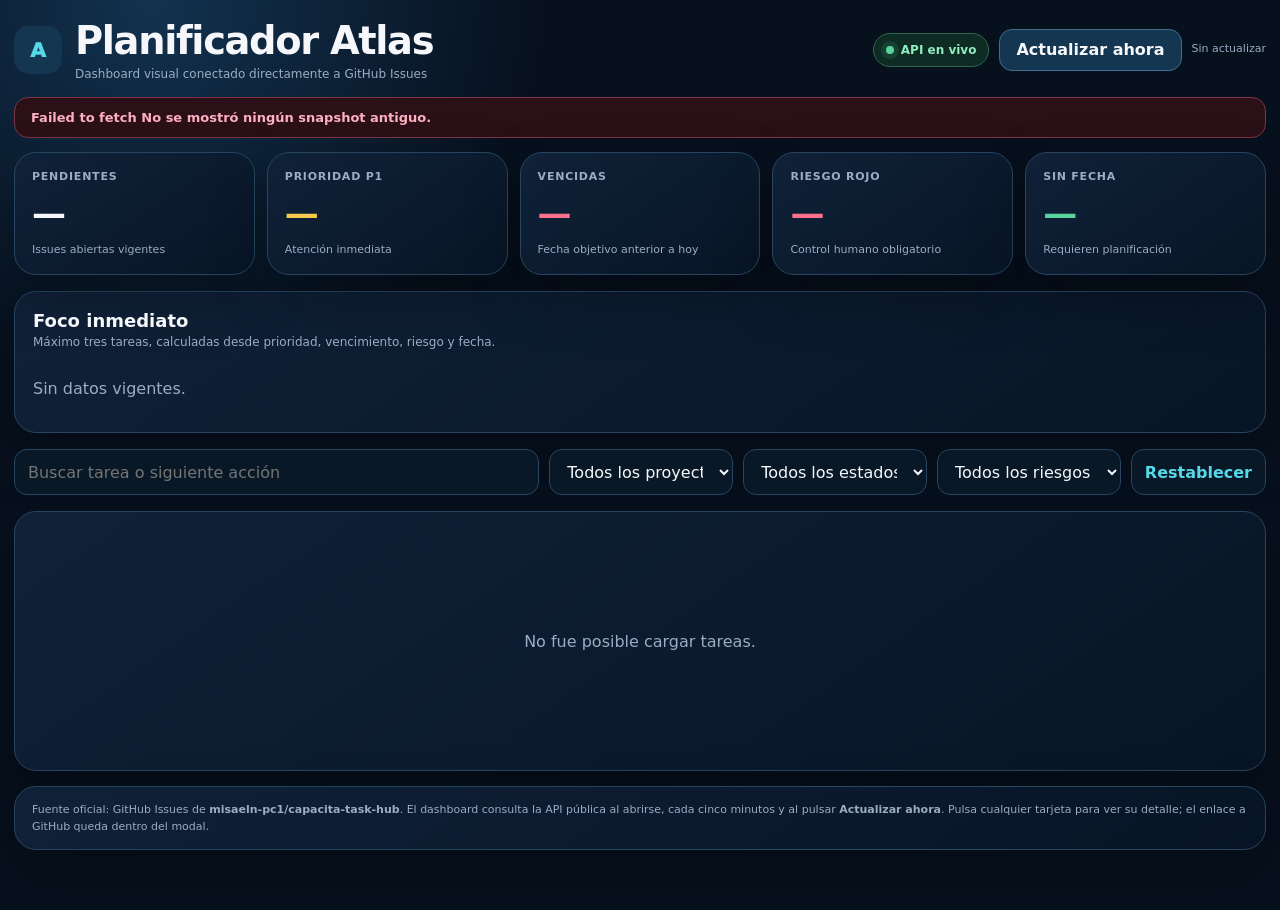
==== commit 9212df01: "feat: restaurar modal de detalle en tarjetas" ====
--- a/dashboard/index.html
+++ b/dashboard/index.html
@@ -17,6 +17,7 @@
   margin:0;color:var(--text);font-family:Inter,ui-sans-serif,system-ui,-apple-system,BlinkMacSystemFont,"Segoe UI",sans-serif;
   background:radial-gradient(circle at 12% 0,#12324f 0,transparent 27%),var(--bg)
 }
+body.modal-open{overflow:hidden}
 button,input,select{font:inherit}
 button{cursor:pointer}
 a{color:inherit}
@@ -54,8 +55,11 @@
 .section-head h2{margin:0;font-size:18px}
 .section-head p{margin:4px 0 0;color:var(--muted);font-size:12px}
 .focus-grid{display:grid;grid-template-columns:repeat(3,minmax(0,1fr));gap:11px}
-.focus-card{position:relative;padding:16px;border:1px solid var(--line);border-radius:16px;background:#091827;text-decoration:none;transition:.18s transform,.18s border-color}
-.focus-card:hover{transform:translateY(-2px);border-color:var(--cyan)}
+.focus-card{
+  position:relative;padding:16px;border:1px solid var(--line);border-radius:16px;background:#091827;color:var(--text);
+  text-align:left;transition:.18s transform,.18s border-color;width:100%
+}
+.focus-card:hover,.focus-card:focus-visible{transform:translateY(-2px);border-color:var(--cyan);outline:none}
 .focus-rank{position:absolute;right:13px;top:12px;color:#173552;font-size:42px;font-weight:950;line-height:1}
 .focus-card h3{position:relative;margin:9px 45px 7px 0;font-size:15px}
 .focus-card p{position:relative;margin:0;color:var(--muted);font-size:12px;line-height:1.45}
@@ -74,8 +78,12 @@
 .project h2{font-size:18px;margin:0}
 .project-head span{font-size:11px;color:var(--amber);text-align:right}
 .tasks{display:grid;gap:8px}
-.task{display:grid;grid-template-columns:48px 1fr auto;gap:11px;padding:12px;border:1px solid rgba(47,78,108,.72);border-radius:14px;background:rgba(5,15,27,.58);text-decoration:none;transition:.16s border-color,.16s transform}
-.task:hover{border-color:var(--cyan);transform:translateY(-1px)}
+.task{
+  display:grid;grid-template-columns:48px 1fr auto;gap:11px;padding:12px;border:1px solid rgba(47,78,108,.72);
+  border-radius:14px;background:rgba(5,15,27,.58);color:var(--text);text-align:left;width:100%;
+  transition:.16s border-color,.16s transform
+}
+.task:hover,.task:focus-visible{border-color:var(--cyan);transform:translateY(-1px);outline:none}
 .task.hidden{display:none}
 .num{display:grid;place-items:center;width:48px;height:48px;border-radius:12px;background:#112c46;color:var(--cyan);font-weight:900}
 .task h3{font-size:14px;margin:5px 0 4px}
@@ -87,6 +95,33 @@
 .spinner{width:30px;height:30px;border:3px solid #23435d;border-top-color:var(--cyan);border-radius:50%;animation:spin .8s linear infinite;margin-bottom:12px}
 @keyframes spin{to{transform:rotate(360deg)}}
 .foot{padding:14px 17px;color:var(--muted);font-size:11px;line-height:1.55;margin-top:15px}
+.modal-backdrop{
+  position:fixed;inset:0;display:none;place-items:center;padding:22px;background:rgba(1,7,13,.76);
+  backdrop-filter:blur(6px);z-index:1000
+}
+.modal-backdrop.open{display:grid}
+.modal{
+  width:min(820px,100%);max-height:min(820px,92vh);overflow:auto;padding:24px;border-radius:28px
+}
+.modal-head{display:flex;justify-content:space-between;gap:18px;align-items:flex-start}
+.modal-kicker{color:var(--cyan);font-size:12px;font-weight:900;letter-spacing:.08em;text-transform:uppercase}
+.modal-title{margin:7px 0 0;font-size:clamp(24px,3vw,34px);line-height:1.13;letter-spacing:-.025em}
+.modal-close{
+  flex:0 0 auto;width:48px;height:48px;border:0;border-radius:15px;background:#153650;color:var(--text);font-size:26px
+}
+.modal-close:hover,.modal-close:focus-visible{background:#1d4869;outline:2px solid var(--cyan);outline-offset:2px}
+.modal-badges{margin:18px 0}
+.detail-grid{display:grid;grid-template-columns:repeat(2,minmax(0,1fr));gap:12px;margin:14px 0}
+.detail-cell{padding:15px;border:1px solid var(--line);border-radius:15px;background:#091827}
+.detail-cell.wide{grid-column:1/-1}
+.detail-cell small{display:block;color:var(--muted);margin-bottom:7px;font-size:12px}
+.detail-cell strong,.detail-cell span{font-size:16px;line-height:1.45}
+.modal-actions{display:flex;justify-content:flex-end;gap:10px;margin-top:18px;flex-wrap:wrap}
+.github-link{
+  display:inline-flex;align-items:center;justify-content:center;min-height:44px;padding:0 16px;border-radius:13px;
+  background:#153650;border:1px solid #3c6f91;color:var(--cyan);font-weight:850;text-decoration:none
+}
+.github-link:hover,.github-link:focus-visible{border-color:var(--cyan);outline:none}
 @media(max-width:1050px){
   .metrics{grid-template-columns:repeat(3,1fr)}
   .projects{grid-template-columns:1fr}
@@ -102,6 +137,10 @@
   .task{grid-template-columns:42px 1fr}
   .num{width:42px;height:42px}
   .task-date{grid-column:2;text-align:left}
+  .modal-backdrop{padding:10px}
+  .modal{padding:18px;border-radius:20px}
+  .detail-grid{grid-template-columns:1fr}
+  .detail-cell.wide{grid-column:auto}
 }
 </style>
 </head>
@@ -159,9 +198,32 @@
   <footer class="panel foot">
     Fuente oficial: GitHub Issues de <strong>misaeln-pc1/capacita-task-hub</strong>.
     El dashboard consulta la API pública al abrirse, cada cinco minutos y al pulsar <strong>Actualizar ahora</strong>.
-    Crear, editar o cerrar una tarea no requiere regenerar archivos ni desplegar nuevamente el dashboard.
+    Pulsa cualquier tarjeta para ver su detalle; el enlace a GitHub queda dentro del modal.
   </footer>
 </main>
+
+<div class="modal-backdrop" id="task-modal" role="dialog" aria-modal="true" aria-labelledby="modal-title" hidden>
+  <article class="panel modal">
+    <header class="modal-head">
+      <div>
+        <div class="modal-kicker" id="modal-kicker">Tarea</div>
+        <h2 class="modal-title" id="modal-title"></h2>
+      </div>
+      <button class="modal-close" id="modal-close" type="button" aria-label="Cerrar detalle">×</button>
+    </header>
+    <div class="badges modal-badges" id="modal-badges"></div>
+    <div class="detail-grid">
+      <div class="detail-cell"><small>Proyecto</small><strong id="modal-project"></strong></div>
+      <div class="detail-cell"><small>Fecha objetivo</small><strong id="modal-date"></strong></div>
+      <div class="detail-cell"><small>Estado</small><strong id="modal-status"></strong></div>
+      <div class="detail-cell"><small>Prioridad y riesgo</small><strong id="modal-priority-risk"></strong></div>
+      <div class="detail-cell wide"><small>Siguiente acción</small><span id="modal-next"></span></div>
+    </div>
+    <div class="modal-actions">
+      <a class="github-link" id="modal-github" href="#" target="_blank" rel="noopener noreferrer">Abrir issue en GitHub ↗</a>
+    </div>
+  </article>
+</div>
 
 <script>
 "use strict";
@@ -185,6 +247,7 @@
 let tasks = [];
 let rateRemaining = null;
 let refreshing = false;
+let lastFocusedElement = null;
 
 const $ = (selector) => document.querySelector(selector);
 const esc = (value) => String(value ?? "").replace(/[&<>"']/g,(c)=>({"&":"&amp;","<":"&lt;",">":"&gt;",'"':"&quot;","'":"&#039;"}[c]));
@@ -255,12 +318,9 @@
   const next=(section(body,"Siguiente acción") || section(body,"Acción siguiente") || section(body,"Siguiente paso") || "Revisar la issue y definir la siguiente acción.").replace(/\s+/g," ").trim();
   const due=parseDue(body);
   return {
-    id:issue.number,
-    p:projectId(issue),
+    id:issue.number,p:projectId(issue),
     title:issue.title.replace(/^(?:\[[^\]]+\]\s*)+/,"").trim(),
-    priority,risk,status,next,due,
-    url:issue.html_url,
-    updatedAt:issue.updated_at
+    priority,risk,status,next,due,url:issue.html_url,updatedAt:issue.updated_at
   };
 };
 const projectName = (id) => PROJECTS.find((project)=>project.id===id)?.name ?? "Otro";
@@ -293,10 +353,7 @@
     const url=`${API_BASE}?state=open&per_page=100&page=${page}&_=${Date.now()}`;
     const response=await fetch(url,{
       cache:"no-store",
-      headers:{
-        Accept:"application/vnd.github+json",
-        "X-GitHub-Api-Version":"2022-11-28"
-      }
+      headers:{Accept:"application/vnd.github+json","X-GitHub-Api-Version":"2022-11-28"}
     });
     rateRemaining=response.headers.get("x-ratelimit-remaining");
     if(!response.ok){
@@ -322,7 +379,7 @@
 function renderFocus(){
   const top=[...tasks].sort((a,b)=>scoreTask(b)-scoreTask(a)||a.id-b.id).slice(0,3);
   $("#focus").innerHTML=top.length ? top.map((task,index)=>`
-    <a class="focus-card" href="${esc(task.url)}" target="_blank" rel="noopener noreferrer">
+    <button class="focus-card" type="button" data-open-task="${task.id}">
       <div class="focus-rank">${index+1}</div>
       <div class="badges">
         <span class="badge">${esc(task.priority)}</span>
@@ -331,13 +388,13 @@
       </div>
       <h3>#${task.id} · ${esc(task.title)}</h3>
       <p>${esc(task.next)}</p>
-    </a>`).join("") : '<p style="color:var(--muted)">No hay tareas abiertas.</p>';
+    </button>`).join("") : '<p style="color:var(--muted)">No hay tareas abiertas.</p>';
 }
 function taskCard(task){
   return `
-    <a class="task" data-task data-project="${esc(task.p)}" data-status="${esc(task.status)}" data-risk="${esc(task.risk)}"
-       data-search="${esc((task.title+" "+task.next+" "+projectName(task.p)).toLowerCase())}"
-       href="${esc(task.url)}" target="_blank" rel="noopener noreferrer">
+    <button class="task" type="button" data-task data-open-task="${task.id}" data-project="${esc(task.p)}"
+      data-status="${esc(task.status)}" data-risk="${esc(task.risk)}"
+      data-search="${esc((task.title+" "+task.next+" "+projectName(task.p)).toLowerCase())}">
       <div class="num">#${task.id}</div>
       <div>
         <div class="badges">
@@ -349,7 +406,7 @@
         <p>${esc(task.next)}</p>
       </div>
       <div class="task-date ${isOverdue(task)?"overdue":""}">${esc(dueLabel(task))}</div>
-    </a>`;
+    </button>`;
 }
 function renderProjects(){
   const grouped=PROJECTS.map((project)=>({...project,list:tasks.filter((task)=>task.p===project.id)})).filter((project)=>project.list.length);
@@ -391,6 +448,38 @@
     card.classList.toggle("hidden",cardVisible===0);
   });
   $("#empty").style.display=visible ? "none" : "block";
+}
+function openTaskModal(taskId){
+  const task=tasks.find((item)=>item.id===Number(taskId));
+  if(!task)return;
+  lastFocusedElement=document.activeElement;
+  $("#modal-kicker").textContent=`Tarea #${task.id}`;
+  $("#modal-title").textContent=task.title;
+  $("#modal-badges").innerHTML=`
+    <span class="badge">${esc(task.priority)}</span>
+    <span class="badge ${riskClass(task.risk)}">${esc(task.risk)}</span>
+    <span class="badge">${esc(task.status)}</span>
+    ${isOverdue(task)?'<span class="badge red">Vencida</span>':""}`;
+  $("#modal-project").textContent=projectName(task.p);
+  $("#modal-date").textContent=dueLabel(task);
+  $("#modal-status").textContent=task.status;
+  $("#modal-priority-risk").textContent=`${task.priority} · ${task.risk}`;
+  $("#modal-next").textContent=task.next;
+  $("#modal-github").href=task.url;
+  const modal=$("#task-modal");
+  modal.hidden=false;
+  modal.classList.add("open");
+  document.body.classList.add("modal-open");
+  $("#modal-close").focus();
+}
+function closeTaskModal(){
+  const modal=$("#task-modal");
+  if(!modal.classList.contains("open"))return;
+  modal.classList.remove("open");
+  modal.hidden=true;
+  document.body.classList.remove("modal-open");
+  if(lastFocusedElement instanceof HTMLElement)lastFocusedElement.focus();
+  lastFocusedElement=null;
 }
 function showError(message){
   const banner=$("#error-banner");
@@ -444,6 +533,17 @@
   $("#risk-filter").value="";
   applyFilters();
 });
+document.addEventListener("click",(event)=>{
+  const trigger=event.target.closest("[data-open-task]");
+  if(trigger)openTaskModal(trigger.dataset.openTask);
+});
+$("#modal-close").addEventListener("click",closeTaskModal);
+$("#task-modal").addEventListener("click",(event)=>{
+  if(event.target.id==="task-modal")closeTaskModal();
+});
+document.addEventListener("keydown",(event)=>{
+  if(event.key==="Escape")closeTaskModal();
+});
 
 refresh();
 setInterval(()=>{if(!document.hidden)refresh()},5*60*1000);
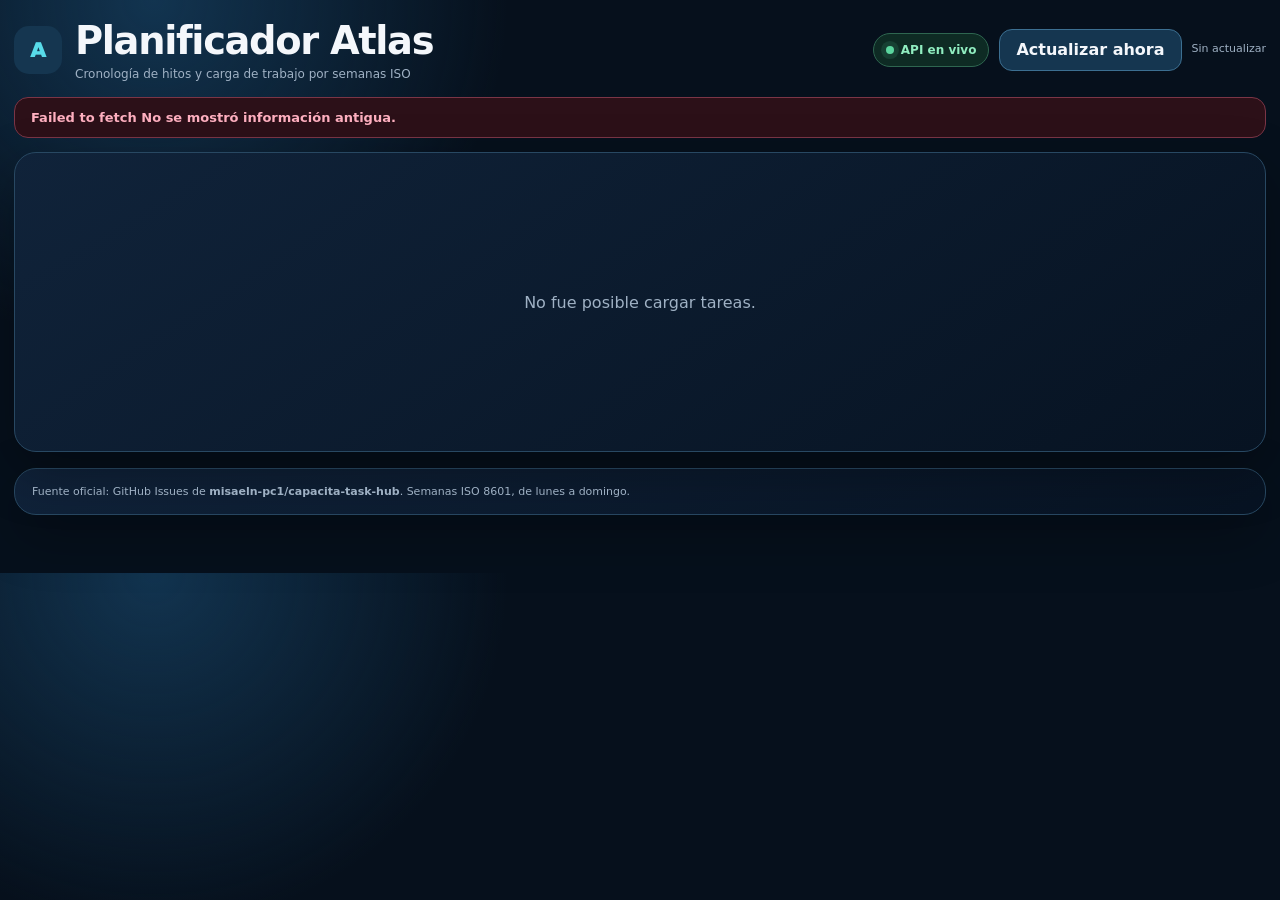
==== commit 0030ef19: "feat: rediseñar dashboard por semanas ISO" ====
--- a/dashboard/index.html
+++ b/dashboard/index.html
@@ -4,145 +4,9 @@
 <meta charset="utf-8">
 <meta name="viewport" content="width=device-width,initial-scale=1">
 <meta name="color-scheme" content="dark">
-<title>Planificador Atlas · Live</title>
-<style>
-:root{
-  --bg:#07101d;--panel:#0d1a2d;--panel2:#102239;--line:#274561;
-  --text:#f5f7fb;--muted:#9aadc2;--cyan:#55d8e8;--amber:#f6c84d;
-  --red:#ff708d;--green:#58d39b;--blue:#5ca6ff;--shadow:0 22px 55px rgba(0,0,0,.28)
-}
-*{box-sizing:border-box}
-html{scroll-behavior:smooth}
-body{
-  margin:0;color:var(--text);font-family:Inter,ui-sans-serif,system-ui,-apple-system,BlinkMacSystemFont,"Segoe UI",sans-serif;
-  background:radial-gradient(circle at 12% 0,#12324f 0,transparent 27%),var(--bg)
-}
-body.modal-open{overflow:hidden}
-button,input,select{font:inherit}
-button{cursor:pointer}
-a{color:inherit}
-.shell{width:min(1480px,calc(100% - 28px));margin:auto;padding:18px 0 60px}
-.panel{
-  background:linear-gradient(145deg,rgba(16,34,57,.97),rgba(8,21,38,.97));
-  border:1px solid var(--line);border-radius:22px;box-shadow:var(--shadow)
-}
-.topbar{display:flex;align-items:center;justify-content:space-between;gap:18px;margin-bottom:16px}
-.brand{display:flex;align-items:center;gap:13px}
-.logo{display:grid;place-items:center;width:48px;height:48px;border-radius:15px;background:#153650;color:var(--cyan);font-weight:950;font-size:20px}
-.title{margin:0;font-size:clamp(27px,3vw,40px);letter-spacing:-.035em}
-.subtitle{color:var(--muted);font-size:12px;margin-top:4px}
-.actions{display:flex;align-items:center;gap:10px;flex-wrap:wrap;justify-content:flex-end}
-.live{display:inline-flex;align-items:center;gap:7px;border:1px solid #2e6650;background:#0e2b24;color:#90edc0;padding:9px 12px;border-radius:999px;font-size:12px;font-weight:850}
-.live::before{content:"";width:8px;height:8px;border-radius:50%;background:var(--green);box-shadow:0 0 0 5px rgba(88,211,155,.12)}
-.refresh{border:1px solid #3c6f91;background:#153650;color:var(--text);min-height:42px;padding:0 16px;border-radius:13px;font-weight:850}
-.refresh:hover{border-color:var(--cyan)}
-.refresh:disabled{opacity:.55;cursor:wait}
-.meta{text-align:right;color:var(--muted);font-size:11px;line-height:1.5}
-.banner{display:none;margin-bottom:14px;padding:12px 16px;border-radius:14px;font-size:13px;font-weight:750}
-.banner.show{display:block}
-.banner.error{border:1px solid #7b3546;background:#2c1018;color:#ffb0c0}
-.banner.info{border:1px solid #315f7c;background:#10283a;color:#b8eaf1}
-.metrics{display:grid;grid-template-columns:repeat(5,minmax(0,1fr));gap:12px;margin-bottom:16px}
-.metric{padding:17px;min-height:116px}
-.metric small{display:block;color:var(--muted);font-size:11px;text-transform:uppercase;letter-spacing:.07em;font-weight:850}
-.metric strong{display:block;font-size:34px;line-height:1;margin:13px 0 8px}
-.metric span{font-size:11px;color:var(--muted)}
-.metric.danger strong{color:var(--red)}
-.metric.warn strong{color:var(--amber)}
-.metric.good strong{color:var(--green)}
-.section{padding:18px;margin-bottom:16px}
-.section-head{display:flex;justify-content:space-between;gap:12px;align-items:start;margin-bottom:14px}
-.section-head h2{margin:0;font-size:18px}
-.section-head p{margin:4px 0 0;color:var(--muted);font-size:12px}
-.focus-grid{display:grid;grid-template-columns:repeat(3,minmax(0,1fr));gap:11px}
-.focus-card{
-  position:relative;padding:16px;border:1px solid var(--line);border-radius:16px;background:#091827;color:var(--text);
-  text-align:left;transition:.18s transform,.18s border-color;width:100%
-}
-.focus-card:hover,.focus-card:focus-visible{transform:translateY(-2px);border-color:var(--cyan);outline:none}
-.focus-rank{position:absolute;right:13px;top:12px;color:#173552;font-size:42px;font-weight:950;line-height:1}
-.focus-card h3{position:relative;margin:9px 45px 7px 0;font-size:15px}
-.focus-card p{position:relative;margin:0;color:var(--muted);font-size:12px;line-height:1.45}
-.badges{display:flex;gap:5px;flex-wrap:wrap}
-.badge{display:inline-flex;border:1px solid #344c65;border-radius:999px;padding:3px 8px;color:#c4d1df;font-size:10px;font-weight:800}
-.badge.red{color:#ff9cb0;border-color:#6d3547}
-.badge.amber{color:#ffe08a;border-color:#65542d}
-.badge.green{color:#90edc0;border-color:#2e6650}
-.controls{display:grid;grid-template-columns:minmax(220px,1fr) repeat(3,minmax(145px,.35fr)) auto;gap:10px;margin-bottom:16px}
-.control{min-height:46px;border:1px solid var(--line);border-radius:13px;background:#091827;color:var(--text);padding:0 13px}
-.reset{color:var(--cyan);font-weight:850}
-.projects{display:grid;grid-template-columns:repeat(2,minmax(0,1fr));gap:14px}
-.project{padding:17px}
-.project.hidden{display:none}
-.project-head{display:flex;justify-content:space-between;gap:14px;margin-bottom:12px}
-.project h2{font-size:18px;margin:0}
-.project-head span{font-size:11px;color:var(--amber);text-align:right}
-.tasks{display:grid;gap:8px}
-.task{
-  display:grid;grid-template-columns:48px 1fr auto;gap:11px;padding:12px;border:1px solid rgba(47,78,108,.72);
-  border-radius:14px;background:rgba(5,15,27,.58);color:var(--text);text-align:left;width:100%;
-  transition:.16s border-color,.16s transform
-}
-.task:hover,.task:focus-visible{border-color:var(--cyan);transform:translateY(-1px);outline:none}
-.task.hidden{display:none}
-.num{display:grid;place-items:center;width:48px;height:48px;border-radius:12px;background:#112c46;color:var(--cyan);font-weight:900}
-.task h3{font-size:14px;margin:5px 0 4px}
-.task p{font-size:12px;color:var(--muted);margin:0;line-height:1.4}
-.task-date{text-align:right;color:#dce5ef;font-size:11px;white-space:nowrap}
-.task-date.overdue{color:var(--red);font-weight:850}
-.empty{display:none;padding:34px;text-align:center;color:var(--muted)}
-.loading{display:grid;place-items:center;min-height:260px;color:var(--muted)}
-.spinner{width:30px;height:30px;border:3px solid #23435d;border-top-color:var(--cyan);border-radius:50%;animation:spin .8s linear infinite;margin-bottom:12px}
-@keyframes spin{to{transform:rotate(360deg)}}
-.foot{padding:14px 17px;color:var(--muted);font-size:11px;line-height:1.55;margin-top:15px}
-.modal-backdrop{
-  position:fixed;inset:0;display:none;place-items:center;padding:22px;background:rgba(1,7,13,.76);
-  backdrop-filter:blur(6px);z-index:1000
-}
-.modal-backdrop.open{display:grid}
-.modal{
-  width:min(820px,100%);max-height:min(820px,92vh);overflow:auto;padding:24px;border-radius:28px
-}
-.modal-head{display:flex;justify-content:space-between;gap:18px;align-items:flex-start}
-.modal-kicker{color:var(--cyan);font-size:12px;font-weight:900;letter-spacing:.08em;text-transform:uppercase}
-.modal-title{margin:7px 0 0;font-size:clamp(24px,3vw,34px);line-height:1.13;letter-spacing:-.025em}
-.modal-close{
-  flex:0 0 auto;width:48px;height:48px;border:0;border-radius:15px;background:#153650;color:var(--text);font-size:26px
-}
-.modal-close:hover,.modal-close:focus-visible{background:#1d4869;outline:2px solid var(--cyan);outline-offset:2px}
-.modal-badges{margin:18px 0}
-.detail-grid{display:grid;grid-template-columns:repeat(2,minmax(0,1fr));gap:12px;margin:14px 0}
-.detail-cell{padding:15px;border:1px solid var(--line);border-radius:15px;background:#091827}
-.detail-cell.wide{grid-column:1/-1}
-.detail-cell small{display:block;color:var(--muted);margin-bottom:7px;font-size:12px}
-.detail-cell strong,.detail-cell span{font-size:16px;line-height:1.45}
-.modal-actions{display:flex;justify-content:flex-end;gap:10px;margin-top:18px;flex-wrap:wrap}
-.github-link{
-  display:inline-flex;align-items:center;justify-content:center;min-height:44px;padding:0 16px;border-radius:13px;
-  background:#153650;border:1px solid #3c6f91;color:var(--cyan);font-weight:850;text-decoration:none
-}
-.github-link:hover,.github-link:focus-visible{border-color:var(--cyan);outline:none}
-@media(max-width:1050px){
-  .metrics{grid-template-columns:repeat(3,1fr)}
-  .projects{grid-template-columns:1fr}
-  .controls{grid-template-columns:1fr 1fr}
-  .focus-grid{grid-template-columns:1fr}
-}
-@media(max-width:650px){
-  .shell{width:min(100% - 16px,1480px);padding-top:10px}
-  .topbar{align-items:flex-start;flex-direction:column}
-  .actions{justify-content:flex-start}.meta{text-align:left}
-  .metrics{grid-template-columns:repeat(2,1fr)}
-  .controls{grid-template-columns:1fr}
-  .task{grid-template-columns:42px 1fr}
-  .num{width:42px;height:42px}
-  .task-date{grid-column:2;text-align:left}
-  .modal-backdrop{padding:10px}
-  .modal{padding:18px;border-radius:20px}
-  .detail-grid{grid-template-columns:1fr}
-  .detail-cell.wide{grid-column:auto}
-}
-</style>
+<title>Planificador Atlas · Semanas ISO</title>
+<link rel="stylesheet" href="./iso-week-base.css">
+<link rel="stylesheet" href="./iso-week-views.css">
 </head>
 <body>
 <main class="shell">
@@ -151,7 +15,7 @@
       <div class="logo">A</div>
       <div>
         <h1 class="title">Planificador Atlas</h1>
-        <div class="subtitle">Dashboard visual conectado directamente a GitHub Issues</div>
+        <div class="subtitle">Cronología de hitos y carga de trabajo por semanas ISO</div>
       </div>
     </div>
     <div class="actions">
@@ -163,390 +27,20 @@
       </div>
     </div>
   </header>
-
   <div class="banner error" id="error-banner" role="alert"></div>
-  <div class="banner info" id="info-banner">El repositorio y sus issues son públicos. No se usa token ni snapshot.</div>
-
-  <section class="metrics" aria-label="Indicadores">
-    <article class="panel metric"><small>Pendientes</small><strong id="m-total">—</strong><span>Issues abiertas vigentes</span></article>
-    <article class="panel metric warn"><small>Prioridad P1</small><strong id="m-p1">—</strong><span>Atención inmediata</span></article>
-    <article class="panel metric danger"><small>Vencidas</small><strong id="m-overdue">—</strong><span>Fecha objetivo anterior a hoy</span></article>
-    <article class="panel metric danger"><small>Riesgo rojo</small><strong id="m-red">—</strong><span>Control humano obligatorio</span></article>
-    <article class="panel metric good"><small>Sin fecha</small><strong id="m-undated">—</strong><span>Requieren planificación</span></article>
+  <div class="banner info" id="info-banner">Solo lectura. Las tareas se actualizan desde la fuente oficial y permanecen dentro del dashboard.</div>
+  <section class="view" id="view">
+    <div class="panel loading"><div><div class="spinner"></div>Cargando tareas…</div></div>
   </section>
-
-  <section class="panel section">
-    <div class="section-head">
-      <div><h2>Foco inmediato</h2><p>Máximo tres tareas, calculadas desde prioridad, vencimiento, riesgo y fecha.</p></div>
-    </div>
-    <div class="focus-grid" id="focus"></div>
-  </section>
-
-  <section class="controls" aria-label="Filtros">
-    <input class="control" id="search" type="search" placeholder="Buscar tarea o siguiente acción">
-    <select class="control" id="project-filter"><option value="">Todos los proyectos</option></select>
-    <select class="control" id="status-filter"><option value="">Todos los estados</option></select>
-    <select class="control" id="risk-filter"><option value="">Todos los riesgos</option></select>
-    <button class="control reset" id="reset" type="button">Restablecer</button>
-  </section>
-
-  <section id="content">
-    <div class="panel loading"><div><div class="spinner"></div>Cargando GitHub Issues…</div></div>
-  </section>
-  <div class="panel empty" id="empty">No hay tareas que coincidan con los filtros.</div>
-
   <footer class="panel foot">
-    Fuente oficial: GitHub Issues de <strong>misaeln-pc1/capacita-task-hub</strong>.
-    El dashboard consulta la API pública al abrirse, cada cinco minutos y al pulsar <strong>Actualizar ahora</strong>.
-    Pulsa cualquier tarjeta para ver su detalle; el enlace a GitHub queda dentro del modal.
+    Fuente oficial: GitHub Issues de <strong>misaeln-pc1/capacita-task-hub</strong>. Semanas ISO 8601, de lunes a domingo.
   </footer>
 </main>
-
-<div class="modal-backdrop" id="task-modal" role="dialog" aria-modal="true" aria-labelledby="modal-title" hidden>
-  <article class="panel modal">
-    <header class="modal-head">
-      <div>
-        <div class="modal-kicker" id="modal-kicker">Tarea</div>
-        <h2 class="modal-title" id="modal-title"></h2>
-      </div>
-      <button class="modal-close" id="modal-close" type="button" aria-label="Cerrar detalle">×</button>
-    </header>
-    <div class="badges modal-badges" id="modal-badges"></div>
-    <div class="detail-grid">
-      <div class="detail-cell"><small>Proyecto</small><strong id="modal-project"></strong></div>
-      <div class="detail-cell"><small>Fecha objetivo</small><strong id="modal-date"></strong></div>
-      <div class="detail-cell"><small>Estado</small><strong id="modal-status"></strong></div>
-      <div class="detail-cell"><small>Prioridad y riesgo</small><strong id="modal-priority-risk"></strong></div>
-      <div class="detail-cell wide"><small>Siguiente acción</small><span id="modal-next"></span></div>
-    </div>
-    <div class="modal-actions">
-      <a class="github-link" id="modal-github" href="#" target="_blank" rel="noopener noreferrer">Abrir issue en GitHub ↗</a>
-    </div>
-  </article>
-</div>
-
-<script>
-"use strict";
-
-const API_BASE = "https://api.github.com/repos/misaeln-pc1/capacita-task-hub/issues";
-const TIME_ZONE = "America/Santiago";
-const OPEN_STATES = ["Inbox","Hoy","Próxima","En curso","Bloqueada"];
-const MONTHS = {enero:1,febrero:2,marzo:3,abril:4,mayo:5,junio:6,julio:7,agosto:8,septiembre:9,octubre:10,noviembre:11,diciembre:12};
-const PROJECTS = [
-  {id:"quality",name:"Gestión de Calidad NCh 2728"},
-  {id:"courses",name:"Operación de cursos"},
-  {id:"otic",name:"Licitaciones / OTIC"},
-  {id:"admin",name:"Administración"},
-  {id:"global",name:"Global y foco comercial"},
-  {id:"moodle",name:"Moodle"},
-  {id:"edge",name:"Edge / GTM"},
-  {id:"whatsapp",name:"WhatsApp / Zoho"},
-  {id:"atlas",name:"Task Hub / Dashboard"}
-];
-
-let tasks = [];
-let rateRemaining = null;
-let refreshing = false;
-let lastFocusedElement = null;
-
-const $ = (selector) => document.querySelector(selector);
-const esc = (value) => String(value ?? "").replace(/[&<>"']/g,(c)=>({"&":"&amp;","<":"&lt;",">":"&gt;",'"':"&quot;","'":"&#039;"}[c]));
-const section = (body, heading) => {
-  const escaped = heading.replace(/[.*+?^${}()|[\]\\]/g,"\\$&");
-  return body.match(new RegExp("##\\s+"+escaped+"\\s*\\n([\\s\\S]*?)(?=\\n##\\s|$)","i"))?.[1]?.trim() ?? "";
-};
-const firstMatch = (text, patterns) => {
-  for (const pattern of patterns) {
-    const value = text.match(pattern)?.[1]?.trim();
-    if (value) return value;
-  }
-  return null;
-};
-const zonedParts = (date = new Date()) => Object.fromEntries(
-  new Intl.DateTimeFormat("en-CA",{
-    timeZone:TIME_ZONE,year:"numeric",month:"2-digit",day:"2-digit",
-    hour:"2-digit",minute:"2-digit",second:"2-digit",hourCycle:"h23"
-  }).formatToParts(date).filter((p)=>p.type!=="literal").map((p)=>[p.type,p.value])
-);
-const todayLocal = () => {
-  const p=zonedParts();
-  return `${p.year}-${p.month}-${p.day}`;
-};
-const dueValue = (year,month,day) => `${year}-${String(month).padStart(2,"0")}-${String(day).padStart(2,"0")}`;
-const parseDue = (body = "") => {
-  const focused=[section(body,"Fecha objetivo"),section(body,"Fecha límite"),section(body,"Fecha"),section(body,"Fechas")].filter(Boolean).join("\n") || body;
-  const iso=focused.match(/\b(20\d{2})-(\d{2})-(\d{2})/);
-  if(iso)return dueValue(iso[1],iso[2],iso[3]);
-  const slash=focused.match(/\b(\d{1,2})[\/-](\d{1,2})[\/-](20\d{2})/);
-  if(slash)return dueValue(slash[3],slash[2],slash[1]);
-  const words=focused.toLowerCase().match(/\b(\d{1,2})\s+de\s+(enero|febrero|marzo|abril|mayo|junio|julio|agosto|septiembre|octubre|noviembre|diciembre)\s+de\s+(20\d{2})/);
-  return words ? dueValue(words[3],MONTHS[words[2]],words[1]) : null;
-};
-const projectId = (issue) => {
-  const body=issue.body ?? "";
-  const text=(issue.title+"\n"+body).toLowerCase();
-  const declared=(section(body,"Proyecto operativo") || firstMatch(body,[
-    /\*\*Proyecto operativo:\*\*\s*([^\n]+)/i,/\*\*Proyecto:\*\*\s*([^\n]+)/i,
-    /Proyecto operativo\s*:\s*([^\n]+)/i,/Proyecto\s*:\s*([^\n]+)/i
-  ]) || "").toLowerCase();
-  if(/nch\s*2728|gestión de calidad/.test(declared))return "quality";
-  if(/licitación|otic|sofofa|mercado público/.test(declared))return "otic";
-  if(/moodle/.test(declared))return "moodle";
-  if(/whatsapp|zoho/.test(declared))return "whatsapp";
-  if(/edge|gtm|landing/.test(declared))return "edge";
-  if(/global|comercial/.test(declared))return "global";
-  if(/operación de cursos|curso/.test(declared))return "courses";
-  if(/task hub|atlas/.test(declared))return /dashboard|planificador/.test(issue.title.toLowerCase()) ? "atlas" : "admin";
-  if(/nch\s*2728|gestión de calidad/.test(text))return "quality";
-  if(/sofofa|licitaciones?|otic|mercado público/.test(text))return "otic";
-  if(/moodle/.test(text))return "moodle";
-  if(/whatsapp|zoho/.test(text))return "whatsapp";
-  if(/edge|gtm|landing/.test(text))return "edge";
-  if(/\[global\]|priorización comercial/.test(text))return "global";
-  if(/curso excel|operación de cursos|inicio del curso/.test(text))return "courses";
-  if(/dashboard|task hub|planificador atlas/.test(text))return "atlas";
-  return "admin";
-};
-const normalizeIssue = (issue) => {
-  const body=issue.body ?? "";
-  const priority=firstMatch(body,[/\*\*Prioridad[^*]*:\*\*\s*(P[123])/i,/Prioridad\s*:\s*(P[123])/i]) ?? "P2";
-  const riskRaw=firstMatch(body,[/\*\*Riesgo[^*]*:\*\*\s*(Rojo|Amarillo|Verde)/i,/Riesgo\s*:\s*(Rojo|Amarillo|Verde)/i,/Semáforo[\s\S]{0,80}\b(Rojo|Amarillo|Verde)\b/i]) ?? "Amarillo";
-  const risk=riskRaw.charAt(0).toUpperCase()+riskRaw.slice(1).toLowerCase();
-  const statusRaw=firstMatch(body,[/\*\*Estado[^*]*:\*\*\s*([^\n—-]+)/i,/Estado\s*:\s*([^\n—-]+)/i]) ?? "Inbox";
-  const key=statusRaw.replace(/[.*_]/g,"").trim().toLowerCase();
-  const status=OPEN_STATES.find((value)=>value.toLowerCase()===key) ?? statusRaw.trim();
-  const next=(section(body,"Siguiente acción") || section(body,"Acción siguiente") || section(body,"Siguiente paso") || "Revisar la issue y definir la siguiente acción.").replace(/\s+/g," ").trim();
-  const due=parseDue(body);
-  return {
-    id:issue.number,p:projectId(issue),
-    title:issue.title.replace(/^(?:\[[^\]]+\]\s*)+/,"").trim(),
-    priority,risk,status,next,due,url:issue.html_url,updatedAt:issue.updated_at
-  };
-};
-const projectName = (id) => PROJECTS.find((project)=>project.id===id)?.name ?? "Otro";
-const riskClass = (risk) => risk==="Rojo" ? "red" : risk==="Amarillo" ? "amber" : "green";
-const isOverdue = (task) => Boolean(task.due && task.due < todayLocal());
-const dueLabel = (task) => {
-  if(!task.due)return "Sin fecha";
-  const label=new Intl.DateTimeFormat("es-CL",{timeZone:"UTC",day:"2-digit",month:"short",year:"numeric"}).format(new Date(task.due+"T12:00:00Z"));
-  return isOverdue(task) ? `Vencida · ${label}` : label;
-};
-const scoreTask = (task) => {
-  let score={P1:70,P2:35,P3:10}[task.priority] ?? 20;
-  if(task.risk==="Rojo")score+=45;
-  if(task.risk==="Amarillo")score+=15;
-  if(task.status==="Hoy")score+=40;
-  if(task.status==="En curso")score+=20;
-  if(task.status==="Bloqueada")score+=25;
-  if(isOverdue(task))score+=60;
-  if(task.due){
-    const days=Math.ceil((Date.parse(task.due+"T12:00:00Z")-Date.parse(todayLocal()+"T12:00:00Z"))/86400000);
-    if(days>=0&&days<=2)score+=40;
-    else if(days<=7)score+=20;
-  }
-  return score;
-};
-
-async function fetchOpenIssues(){
-  const all=[];
-  for(let page=1;;page+=1){
-    const url=`${API_BASE}?state=open&per_page=100&page=${page}&_=${Date.now()}`;
-    const response=await fetch(url,{
-      cache:"no-store",
-      headers:{Accept:"application/vnd.github+json","X-GitHub-Api-Version":"2022-11-28"}
-    });
-    rateRemaining=response.headers.get("x-ratelimit-remaining");
-    if(!response.ok){
-      let detail="";
-      try{detail=(await response.json()).message ?? ""}catch{}
-      if(response.status===404)throw new Error("GitHub todavía no expone públicamente el repositorio o la visibilidad no terminó de propagarse.");
-      if(response.status===403)throw new Error("GitHub bloqueó temporalmente la consulta pública por límite de solicitudes.");
-      throw new Error(`GitHub respondió ${response.status}. ${detail}`);
-    }
-    const items=await response.json();
-    all.push(...items.filter((item)=>!item.pull_request));
-    if(items.length<100)return all;
-  }
-}
-
-function updateMetrics(){
-  $("#m-total").textContent=tasks.length;
-  $("#m-p1").textContent=tasks.filter((task)=>task.priority==="P1").length;
-  $("#m-overdue").textContent=tasks.filter(isOverdue).length;
-  $("#m-red").textContent=tasks.filter((task)=>task.risk==="Rojo").length;
-  $("#m-undated").textContent=tasks.filter((task)=>!task.due).length;
-}
-function renderFocus(){
-  const top=[...tasks].sort((a,b)=>scoreTask(b)-scoreTask(a)||a.id-b.id).slice(0,3);
-  $("#focus").innerHTML=top.length ? top.map((task,index)=>`
-    <button class="focus-card" type="button" data-open-task="${task.id}">
-      <div class="focus-rank">${index+1}</div>
-      <div class="badges">
-        <span class="badge">${esc(task.priority)}</span>
-        <span class="badge ${riskClass(task.risk)}">${esc(task.risk)}</span>
-        <span class="badge">${esc(task.status)}</span>
-      </div>
-      <h3>#${task.id} · ${esc(task.title)}</h3>
-      <p>${esc(task.next)}</p>
-    </button>`).join("") : '<p style="color:var(--muted)">No hay tareas abiertas.</p>';
-}
-function taskCard(task){
-  return `
-    <button class="task" type="button" data-task data-open-task="${task.id}" data-project="${esc(task.p)}"
-      data-status="${esc(task.status)}" data-risk="${esc(task.risk)}"
-      data-search="${esc((task.title+" "+task.next+" "+projectName(task.p)).toLowerCase())}">
-      <div class="num">#${task.id}</div>
-      <div>
-        <div class="badges">
-          <span class="badge">${esc(task.priority)}</span>
-          <span class="badge ${riskClass(task.risk)}">${esc(task.risk)}</span>
-          <span class="badge">${esc(task.status)}</span>
-        </div>
-        <h3>${esc(task.title)}</h3>
-        <p>${esc(task.next)}</p>
-      </div>
-      <div class="task-date ${isOverdue(task)?"overdue":""}">${esc(dueLabel(task))}</div>
-    </button>`;
-}
-function renderProjects(){
-  const grouped=PROJECTS.map((project)=>({...project,list:tasks.filter((task)=>task.p===project.id)})).filter((project)=>project.list.length);
-  $("#content").innerHTML=`<section class="projects">${grouped.map((project)=>`
-    <article class="panel project" data-project-card="${esc(project.id)}">
-      <div class="project-head"><h2>${esc(project.name)}</h2><span>${project.list.length} pendiente${project.list.length===1?"":"s"}</span></div>
-      <div class="tasks">${project.list.map(taskCard).join("")}</div>
-    </article>`).join("")}</section>`;
-}
-function populateFilters(){
-  const projectFilter=$("#project-filter");
-  const selectedProject=projectFilter.value;
-  projectFilter.innerHTML='<option value="">Todos los proyectos</option>'+PROJECTS.filter((project)=>tasks.some((task)=>task.p===project.id)).map((project)=>`<option value="${project.id}">${esc(project.name)}</option>`).join("");
-  projectFilter.value=selectedProject;
-
-  const statusFilter=$("#status-filter");
-  const selectedStatus=statusFilter.value;
-  statusFilter.innerHTML='<option value="">Todos los estados</option>'+[...new Set(tasks.map((task)=>task.status))].sort().map((status)=>`<option value="${esc(status)}">${esc(status)}</option>`).join("");
-  statusFilter.value=selectedStatus;
-
-  const riskFilter=$("#risk-filter");
-  const selectedRisk=riskFilter.value;
-  riskFilter.innerHTML='<option value="">Todos los riesgos</option>'+["Rojo","Amarillo","Verde"].filter((risk)=>tasks.some((task)=>task.risk===risk)).map((risk)=>`<option value="${risk}">${risk}</option>`).join("");
-  riskFilter.value=selectedRisk;
-}
-function applyFilters(){
-  const query=$("#search").value.trim().toLowerCase();
-  const project=$("#project-filter").value;
-  const status=$("#status-filter").value;
-  const risk=$("#risk-filter").value;
-  let visible=0;
-  document.querySelectorAll("[data-project-card]").forEach((card)=>{
-    let cardVisible=0;
-    card.querySelectorAll("[data-task]").forEach((task)=>{
-      const ok=(!query||task.dataset.search.includes(query))&&(!project||task.dataset.project===project)&&(!status||task.dataset.status===status)&&(!risk||task.dataset.risk===risk);
-      task.classList.toggle("hidden",!ok);
-      if(ok){cardVisible+=1;visible+=1}
-    });
-    card.classList.toggle("hidden",cardVisible===0);
-  });
-  $("#empty").style.display=visible ? "none" : "block";
-}
-function openTaskModal(taskId){
-  const task=tasks.find((item)=>item.id===Number(taskId));
-  if(!task)return;
-  lastFocusedElement=document.activeElement;
-  $("#modal-kicker").textContent=`Tarea #${task.id}`;
-  $("#modal-title").textContent=task.title;
-  $("#modal-badges").innerHTML=`
-    <span class="badge">${esc(task.priority)}</span>
-    <span class="badge ${riskClass(task.risk)}">${esc(task.risk)}</span>
-    <span class="badge">${esc(task.status)}</span>
-    ${isOverdue(task)?'<span class="badge red">Vencida</span>':""}`;
-  $("#modal-project").textContent=projectName(task.p);
-  $("#modal-date").textContent=dueLabel(task);
-  $("#modal-status").textContent=task.status;
-  $("#modal-priority-risk").textContent=`${task.priority} · ${task.risk}`;
-  $("#modal-next").textContent=task.next;
-  $("#modal-github").href=task.url;
-  const modal=$("#task-modal");
-  modal.hidden=false;
-  modal.classList.add("open");
-  document.body.classList.add("modal-open");
-  $("#modal-close").focus();
-}
-function closeTaskModal(){
-  const modal=$("#task-modal");
-  if(!modal.classList.contains("open"))return;
-  modal.classList.remove("open");
-  modal.hidden=true;
-  document.body.classList.remove("modal-open");
-  if(lastFocusedElement instanceof HTMLElement)lastFocusedElement.focus();
-  lastFocusedElement=null;
-}
-function showError(message){
-  const banner=$("#error-banner");
-  banner.textContent=message;
-  banner.classList.add("show");
-}
-function clearError(){
-  $("#error-banner").classList.remove("show");
-}
-async function refresh(){
-  if(refreshing)return;
-  refreshing=true;
-  const button=$("#refresh");
-  button.disabled=true;
-  button.textContent="Actualizando…";
-  clearError();
-  try{
-    const issues=await fetchOpenIssues();
-    tasks=issues.map(normalizeIssue).sort((a,b)=>a.id-b.id);
-    updateMetrics();
-    renderFocus();
-    renderProjects();
-    populateFilters();
-    applyFilters();
-    const now=new Date();
-    $("#updated-at").textContent="Actualizado "+new Intl.DateTimeFormat("es-CL",{timeZone:TIME_ZONE,dateStyle:"medium",timeStyle:"short"}).format(now);
-    $("#rate-limit").textContent=rateRemaining ? `Consultas públicas restantes: ${rateRemaining}` : "";
-    $("#info-banner").classList.add("show");
-  }catch(error){
-    if(!tasks.length){
-      $("#content").innerHTML='<div class="panel loading">No fue posible cargar tareas.</div>';
-      ["#m-total","#m-p1","#m-overdue","#m-red","#m-undated"].forEach((selector)=>$(selector).textContent="—");
-      $("#focus").innerHTML='<p style="color:var(--muted)">Sin datos vigentes.</p>';
-    }
-    showError(error.message+" No se mostró ningún snapshot antiguo.");
-  }finally{
-    refreshing=false;
-    button.disabled=false;
-    button.textContent="Actualizar ahora";
-  }
-}
-
-$("#refresh").addEventListener("click",refresh);
-["#search","#project-filter","#status-filter","#risk-filter"].forEach((selector)=>{
-  $(selector).addEventListener(selector==="#search"?"input":"change",applyFilters);
-});
-$("#reset").addEventListener("click",()=>{
-  $("#search").value="";
-  $("#project-filter").value="";
-  $("#status-filter").value="";
-  $("#risk-filter").value="";
-  applyFilters();
-});
-document.addEventListener("click",(event)=>{
-  const trigger=event.target.closest("[data-open-task]");
-  if(trigger)openTaskModal(trigger.dataset.openTask);
-});
-$("#modal-close").addEventListener("click",closeTaskModal);
-$("#task-modal").addEventListener("click",(event)=>{
-  if(event.target.id==="task-modal")closeTaskModal();
-});
-document.addEventListener("keydown",(event)=>{
-  if(event.key==="Escape")closeTaskModal();
-});
-
-refresh();
-setInterval(()=>{if(!document.hidden)refresh()},5*60*1000);
-</script>
+<script src="./iso/core.js"></script>
+<script src="./iso/calendar.js"></script>
+<script src="./iso/data.js"></script>
+<script src="./iso/home.js"></script>
+<script src="./iso/detail.js"></script>
+<script src="./iso/app.js"></script>
 </body>
 </html>
--- a/dashboard/iso-week-base.css
+++ b/dashboard/iso-week-base.css
@@ -0,0 +1,66 @@
+:root{
+  --bg:#06101c;--panel:#0c1a2c;--panel2:#10243b;--line:#284862;
+  --text:#f4f7fb;--muted:#9fb1c4;--cyan:#58dbe9;--amber:#f5c954;
+  --red:#ff728d;--green:#5bd69f;--blue:#67a9ff;--shadow:0 20px 55px rgba(0,0,0,.3)
+}
+*{box-sizing:border-box}
+html{scroll-behavior:smooth}
+body{
+  margin:0;color:var(--text);font-family:Inter,ui-sans-serif,system-ui,-apple-system,BlinkMacSystemFont,"Segoe UI",sans-serif;
+  background:radial-gradient(circle at 12% 0,#123450 0,transparent 28%),var(--bg)
+}
+button,input,select{font:inherit}
+button{cursor:pointer}
+a{color:inherit}
+.shell{width:min(1540px,calc(100% - 28px));margin:auto;padding:18px 0 58px}
+.panel{
+  background:linear-gradient(145deg,rgba(16,35,58,.98),rgba(7,19,34,.98));
+  border:1px solid var(--line);border-radius:22px;box-shadow:var(--shadow)
+}
+.topbar{display:flex;align-items:center;justify-content:space-between;gap:18px;margin-bottom:16px}
+.brand{display:flex;align-items:center;gap:13px}
+.logo{display:grid;place-items:center;width:48px;height:48px;border-radius:15px;background:#153650;color:var(--cyan);font-weight:950;font-size:20px}
+.title{margin:0;font-size:clamp(27px,3vw,40px);letter-spacing:-.035em}
+.subtitle{color:var(--muted);font-size:12px;margin-top:4px}
+.actions{display:flex;align-items:center;gap:10px;flex-wrap:wrap;justify-content:flex-end}
+.live{display:inline-flex;align-items:center;gap:7px;border:1px solid #2e6650;background:#0e2b24;color:#90edc0;padding:9px 12px;border-radius:999px;font-size:12px;font-weight:850}
+.live::before{content:"";width:8px;height:8px;border-radius:50%;background:var(--green);box-shadow:0 0 0 5px rgba(88,211,155,.12)}
+.refresh,.nav-button,.back-button{
+  border:1px solid #3c6f91;background:#153650;color:var(--text);min-height:42px;padding:0 16px;border-radius:13px;font-weight:850
+}
+.refresh:hover,.nav-button:hover,.back-button:hover{border-color:var(--cyan)}
+.refresh:disabled{opacity:.55;cursor:wait}
+.meta{text-align:right;color:var(--muted);font-size:11px;line-height:1.5}
+.banner{display:none;margin-bottom:14px;padding:12px 16px;border-radius:14px;font-size:13px;font-weight:750}
+.banner.show{display:block}
+.banner.error{border:1px solid #7b3546;background:#2c1018;color:#ffb0c0}
+.banner.info{border:1px solid #315f7c;background:#10283a;color:#b8eaf1}
+.view{display:grid;gap:16px}
+.section{padding:18px}
+.section-head{display:flex;justify-content:space-between;gap:16px;align-items:flex-start;margin-bottom:14px}
+.section-head h2{margin:0;font-size:19px}
+.section-head p{margin:5px 0 0;color:var(--muted);font-size:12px;line-height:1.45}
+.legend{display:flex;gap:8px;align-items:center;color:var(--muted);font-size:11px;white-space:nowrap}
+.legend-scale{display:flex;gap:3px}
+.legend-scale i{display:block;width:18px;height:10px;border-radius:4px;border:1px solid rgba(122,178,211,.25)}
+.week-scroll{overflow-x:auto;padding:2px 2px 10px}
+.week-grid{display:grid;grid-auto-flow:column;grid-auto-columns:minmax(160px,1fr);gap:10px;min-width:max-content}
+.week-column{
+  min-height:180px;border:1px solid #2d506c;border-radius:16px;background:#091827;padding:12px;
+  display:flex;flex-direction:column;gap:10px
+}
+.week-column.current{border-color:var(--cyan);box-shadow:inset 0 0 0 1px rgba(88,219,233,.25)}
+.week-head{display:flex;justify-content:space-between;gap:8px;align-items:flex-start}
+.week-code{font-weight:950;color:var(--cyan);font-size:13px}
+.week-range{color:var(--muted);font-size:10px;line-height:1.35;text-align:right}
+.milestones{display:grid;gap:8px}
+.milestone{
+  position:relative;width:100%;border:1px solid #65542d;border-radius:13px;background:#211d12;color:var(--text);
+  padding:11px 11px 11px 28px;text-align:left;font-size:12px;line-height:1.35
+}
+.milestone::before{
+  content:"";position:absolute;left:11px;top:15px;width:8px;height:8px;border-radius:50%;background:var(--amber);
+  box-shadow:0 0 0 5px rgba(245,201,84,.12)
+}
+.milestone:hover,.milestone:focus-visible{border-color:var(--amber);outline:none;transform:translateY(-1px)}
+.no-items{color:#71879d;font-size:11px;margin:auto 0;text-align:center}
--- a/dashboard/iso-week-views.css
+++ b/dashboard/iso-week-views.css
@@ -0,0 +1,81 @@
+.load-grid{display:grid;grid-auto-flow:column;grid-auto-columns:minmax(160px,1fr);gap:10px;min-width:max-content}
+.load-week{
+  --ratio:0;min-height:132px;border:1px solid rgba(76,126,158,.75);border-radius:16px;color:var(--text);
+  padding:14px;text-align:left;display:flex;flex-direction:column;justify-content:space-between;gap:12px;
+  background:hsl(207 48% var(--lightness,32%));transition:.16s transform,.16s border-color
+}
+.load-week.low{background:#263d50}
+.load-week:hover,.load-week:focus-visible{transform:translateY(-2px);border-color:var(--cyan);outline:none}
+.load-week.current{box-shadow:inset 0 0 0 1px var(--cyan)}
+.load-week strong{font-size:30px;line-height:1}
+.load-week small{color:#ccdae6;font-size:10px;line-height:1.35}
+.load-week .week-code{color:#e7f5ff}
+.load-sub{display:flex;justify-content:space-between;gap:8px;color:#d6e4ef;font-size:10px}
+.undated{
+  display:flex;align-items:center;justify-content:space-between;gap:18px;width:100%;padding:16px;border:1px solid #43576b;
+  border-radius:15px;background:#0a1725;color:var(--text);text-align:left
+}
+.undated:hover,.undated:focus-visible{border-color:var(--cyan);outline:none}
+.undated strong{font-size:24px;color:var(--amber)}
+.summary-grid{display:grid;grid-template-columns:repeat(4,minmax(0,1fr));gap:10px}
+.summary{padding:15px}
+.summary small{display:block;color:var(--muted);font-size:10px;text-transform:uppercase;letter-spacing:.07em;font-weight:850}
+.summary strong{display:block;font-size:27px;margin-top:8px}
+.breadcrumb{display:flex;gap:8px;align-items:center;color:var(--muted);font-size:12px;margin-bottom:2px}
+.breadcrumb button{border:0;background:transparent;color:var(--cyan);padding:0;font-weight:850}
+.page-head{padding:20px}
+.page-kicker{color:var(--cyan);font-weight:900;text-transform:uppercase;font-size:11px;letter-spacing:.09em}
+.page-title{font-size:clamp(26px,4vw,42px);margin:8px 0 4px;line-height:1.12}
+.page-subtitle{color:var(--muted);font-size:13px}
+.task-list{display:grid;gap:9px}
+.task-card{
+  display:grid;grid-template-columns:52px 1fr auto;gap:12px;width:100%;padding:13px;border:1px solid rgba(47,78,108,.76);
+  border-radius:15px;background:rgba(5,15,27,.64);color:var(--text);text-align:left
+}
+.task-card:hover,.task-card:focus-visible{border-color:var(--cyan);outline:none;transform:translateY(-1px)}
+.task-num{display:grid;place-items:center;width:52px;height:52px;border-radius:13px;background:#112c46;color:var(--cyan);font-weight:950}
+.task-card h3{font-size:14px;margin:4px 0 5px}
+.task-card p{font-size:12px;color:var(--muted);margin:0;line-height:1.42}
+.task-dates{text-align:right;color:#dce5ef;font-size:10px;white-space:nowrap;line-height:1.45}
+.task-dates.overdue{color:var(--red);font-weight:850}
+.badges{display:flex;gap:5px;flex-wrap:wrap}
+.badge{display:inline-flex;border:1px solid #344c65;border-radius:999px;padding:3px 8px;color:#c4d1df;font-size:10px;font-weight:800}
+.badge.red{color:#ff9cb0;border-color:#6d3547}
+.badge.amber{color:#ffe08a;border-color:#65542d}
+.badge.green{color:#90edc0;border-color:#2e6650}
+.detail-layout{display:grid;grid-template-columns:minmax(0,1.2fr) minmax(260px,.8fr);gap:14px}
+.detail-main,.detail-side{padding:20px}
+.detail-grid{display:grid;grid-template-columns:repeat(2,minmax(0,1fr));gap:11px}
+.detail-cell{padding:15px;border:1px solid var(--line);border-radius:15px;background:#091827}
+.detail-cell.wide{grid-column:1/-1}
+.detail-cell small{display:block;color:var(--muted);margin-bottom:7px;font-size:11px}
+.detail-cell strong,.detail-cell span{font-size:15px;line-height:1.45}
+.text-block{white-space:pre-wrap;color:#dbe5ef;font-size:13px;line-height:1.62}
+.detail-section{margin-top:16px;padding-top:16px;border-top:1px solid var(--line)}
+.detail-section h3{font-size:14px;margin:0 0 9px;color:var(--cyan)}
+.detail-section p{margin:0}
+.side-stack{display:grid;gap:10px}
+.side-item{padding:14px;border:1px solid var(--line);border-radius:14px;background:#091827}
+.side-item small{display:block;color:var(--muted);font-size:10px;margin-bottom:6px}
+.side-item strong{font-size:14px;line-height:1.4}
+.loading{display:grid;place-items:center;min-height:300px;color:var(--muted)}
+.spinner{width:30px;height:30px;border:3px solid #23435d;border-top-color:var(--cyan);border-radius:50%;animation:spin .8s linear infinite;margin-bottom:12px}
+@keyframes spin{to{transform:rotate(360deg)}}
+.empty{padding:30px;text-align:center;color:var(--muted)}
+.foot{padding:14px 17px;color:var(--muted);font-size:11px;line-height:1.55;margin-top:16px}
+@media(max-width:900px){
+  .summary-grid{grid-template-columns:repeat(2,1fr)}
+  .detail-layout{grid-template-columns:1fr}
+}
+@media(max-width:650px){
+  .shell{width:min(100% - 16px,1540px);padding-top:10px}
+  .topbar{align-items:flex-start;flex-direction:column}
+  .actions{justify-content:flex-start}.meta{text-align:left}
+  .section-head{flex-direction:column}
+  .summary-grid{grid-template-columns:1fr 1fr}
+  .task-card{grid-template-columns:44px 1fr}
+  .task-num{width:44px;height:44px}
+  .task-dates{grid-column:2;text-align:left}
+  .detail-grid{grid-template-columns:1fr}
+  .detail-cell.wide{grid-column:auto}
+}
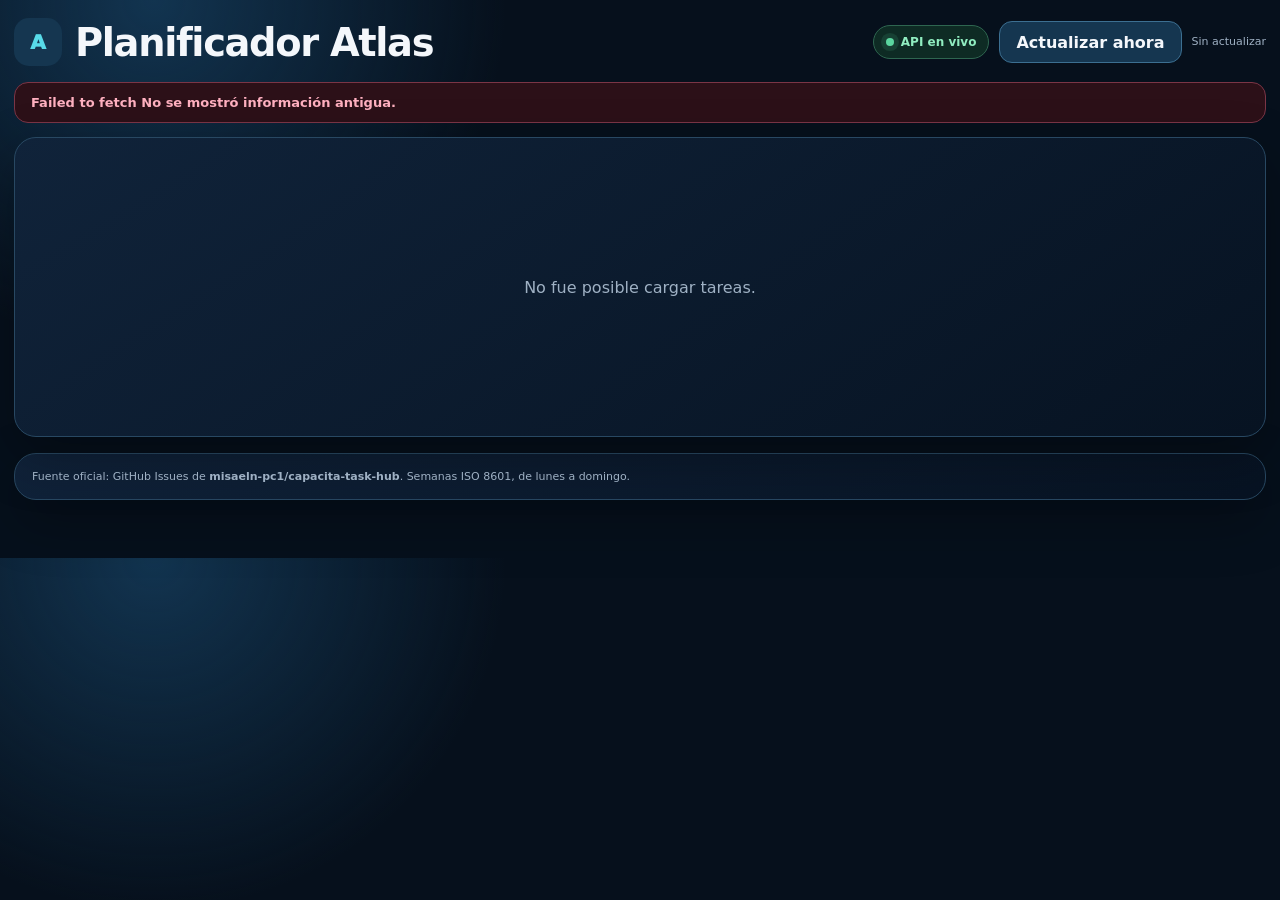
==== commit 2344d786: "style: compactar encabezado del dashboard" ====
--- a/dashboard/index.html
+++ b/dashboard/index.html
@@ -13,10 +13,7 @@
   <header class="topbar">
     <div class="brand">
       <div class="logo">A</div>
-      <div>
-        <h1 class="title">Planificador Atlas</h1>
-        <div class="subtitle">Cronología de hitos y carga de trabajo por semanas ISO</div>
-      </div>
+      <h1 class="title">Planificador Atlas</h1>
     </div>
     <div class="actions">
       <span class="live">API en vivo</span>
@@ -28,7 +25,6 @@
     </div>
   </header>
   <div class="banner error" id="error-banner" role="alert"></div>
-  <div class="banner info" id="info-banner">Solo lectura. Las tareas se actualizan desde la fuente oficial y permanecen dentro del dashboard.</div>
   <section class="view" id="view">
     <div class="panel loading"><div><div class="spinner"></div>Cargando tareas…</div></div>
   </section>
--- a/dashboard/iso-week-base.css
+++ b/dashboard/iso-week-base.css
@@ -44,23 +44,22 @@
 .legend-scale{display:flex;gap:3px}
 .legend-scale i{display:block;width:18px;height:10px;border-radius:4px;border:1px solid rgba(122,178,211,.25)}
 .week-scroll{overflow-x:auto;padding:2px 2px 10px}
-.week-grid{display:grid;grid-auto-flow:column;grid-auto-columns:minmax(160px,1fr);gap:10px;min-width:max-content}
-.week-column{
-  min-height:180px;border:1px solid #2d506c;border-radius:16px;background:#091827;padding:12px;
-  display:flex;flex-direction:column;gap:10px
+.week-grid{display:grid;grid-auto-flow:column;grid-auto-columns:minmax(210px,1fr);gap:10px;min-width:max-content}
+.week-head{display:flex;justify-content:space-between;gap:10px;align-items:flex-start}
+.week-head>span:first-child{display:grid;gap:3px;text-align:left}
+.week-title{font-size:18px;line-height:1;color:var(--text)}
+.week-code{font-weight:850;color:var(--cyan);font-size:10px}
+.week-range{color:var(--muted);font-size:10px;line-height:1.35;text-align:right}
+.milestone-week{
+  min-height:190px;border:1px solid #65542d;border-radius:16px;background:linear-gradient(145deg,#211d12,#111a24);
+  padding:14px;color:var(--text);text-align:left;display:flex;flex-direction:column;gap:12px;transition:.16s transform,.16s border-color
 }
-.week-column.current{border-color:var(--cyan);box-shadow:inset 0 0 0 1px rgba(88,219,233,.25)}
-.week-head{display:flex;justify-content:space-between;gap:8px;align-items:flex-start}
-.week-code{font-weight:950;color:var(--cyan);font-size:13px}
-.week-range{color:var(--muted);font-size:10px;line-height:1.35;text-align:right}
-.milestones{display:grid;gap:8px}
-.milestone{
-  position:relative;width:100%;border:1px solid #65542d;border-radius:13px;background:#211d12;color:var(--text);
-  padding:11px 11px 11px 28px;text-align:left;font-size:12px;line-height:1.35
-}
-.milestone::before{
-  content:"";position:absolute;left:11px;top:15px;width:8px;height:8px;border-radius:50%;background:var(--amber);
-  box-shadow:0 0 0 5px rgba(245,201,84,.12)
-}
-.milestone:hover,.milestone:focus-visible{border-color:var(--amber);outline:none;transform:translateY(-1px)}
+.milestone-week:hover,.milestone-week:focus-visible{border-color:var(--amber);outline:none;transform:translateY(-2px)}
+.milestone-week.current{box-shadow:inset 0 0 0 1px var(--cyan)}
+.milestone-count{display:flex;align-items:end;gap:7px;color:#ffe08a;font-size:12px}
+.milestone-count strong{font-size:30px;line-height:1}
+.milestone-preview{display:grid;gap:7px;flex:1}
+.milestone-preview span{display:grid;grid-template-columns:10px 1fr;gap:7px;color:#e9edf2;font-size:11px;line-height:1.35}
+.milestone-preview i{width:8px;height:8px;margin-top:3px;border-radius:50%;background:var(--amber);box-shadow:0 0 0 4px rgba(245,201,84,.11)}
+.week-open{color:var(--cyan);font-size:11px;font-weight:850;text-align:right}
 .no-items{color:#71879d;font-size:11px;margin:auto 0;text-align:center}
--- a/dashboard/iso-week-views.css
+++ b/dashboard/iso-week-views.css
@@ -1,16 +1,22 @@
-.load-grid{display:grid;grid-auto-flow:column;grid-auto-columns:minmax(160px,1fr);gap:10px;min-width:max-content}
+.load-grid{display:grid;grid-auto-flow:column;grid-auto-columns:minmax(190px,1fr);gap:10px;min-width:max-content}
 .load-week{
-  --ratio:0;min-height:132px;border:1px solid rgba(76,126,158,.75);border-radius:16px;color:var(--text);
+  min-height:145px;border:1px solid rgba(76,126,158,.75);border-radius:16px;color:var(--text);
   padding:14px;text-align:left;display:flex;flex-direction:column;justify-content:space-between;gap:12px;
-  background:hsl(207 48% var(--lightness,32%));transition:.16s transform,.16s border-color
+  transition:.16s transform,.16s border-color,.16s filter
 }
-.load-week.low{background:#263d50}
-.load-week:hover,.load-week:focus-visible{transform:translateY(-2px);border-color:var(--cyan);outline:none}
-.load-week.current{box-shadow:inset 0 0 0 1px var(--cyan)}
-.load-week strong{font-size:30px;line-height:1}
+.load-week:hover,.load-week:focus-visible{transform:translateY(-2px);border-color:#eaf7ff;outline:none;filter:brightness(1.08)}
+.load-week.current{box-shadow:inset 0 0 0 2px var(--cyan)}
+.load-week.load-green{background:linear-gradient(145deg,#173f32,#0b241c);border-color:#3d8d6f}
+.load-week.load-orange{background:linear-gradient(145deg,#68421c,#2a1c0e);border-color:#c98132}
+.load-week.load-red{background:linear-gradient(145deg,#702b3a,#2d1018);border-color:#d75069}
+.load-week>div>strong{font-size:34px;line-height:1}
 .load-week small{color:#ccdae6;font-size:10px;line-height:1.35}
-.load-week .week-code{color:#e7f5ff}
-.load-sub{display:flex;justify-content:space-between;gap:8px;color:#d6e4ef;font-size:10px}
+.load-level{border:1px solid rgba(255,255,255,.28);border-radius:999px;padding:3px 8px;font-size:9px;font-weight:900;text-transform:uppercase;letter-spacing:.06em}
+.load-sub{display:flex;justify-content:space-between;gap:8px;color:#e0e8ef;font-size:10px}
+.legend-chip{border:1px solid;border-radius:999px;padding:4px 8px;font-weight:850}
+.legend-chip.green{background:#173f32;border-color:#3d8d6f;color:#9cf1c9}
+.legend-chip.orange{background:#68421c;border-color:#c98132;color:#ffd29d}
+.legend-chip.red{background:#702b3a;border-color:#d75069;color:#ffb5c2}
 .undated{
   display:flex;align-items:center;justify-content:space-between;gap:18px;width:100%;padding:16px;border:1px solid #43576b;
   border-radius:15px;background:#0a1725;color:var(--text);text-align:left
@@ -72,6 +78,7 @@
   .topbar{align-items:flex-start;flex-direction:column}
   .actions{justify-content:flex-start}.meta{text-align:left}
   .section-head{flex-direction:column}
+  .legend{white-space:normal;flex-wrap:wrap}
   .summary-grid{grid-template-columns:1fr 1fr}
   .task-card{grid-template-columns:44px 1fr}
   .task-num{width:44px;height:44px}
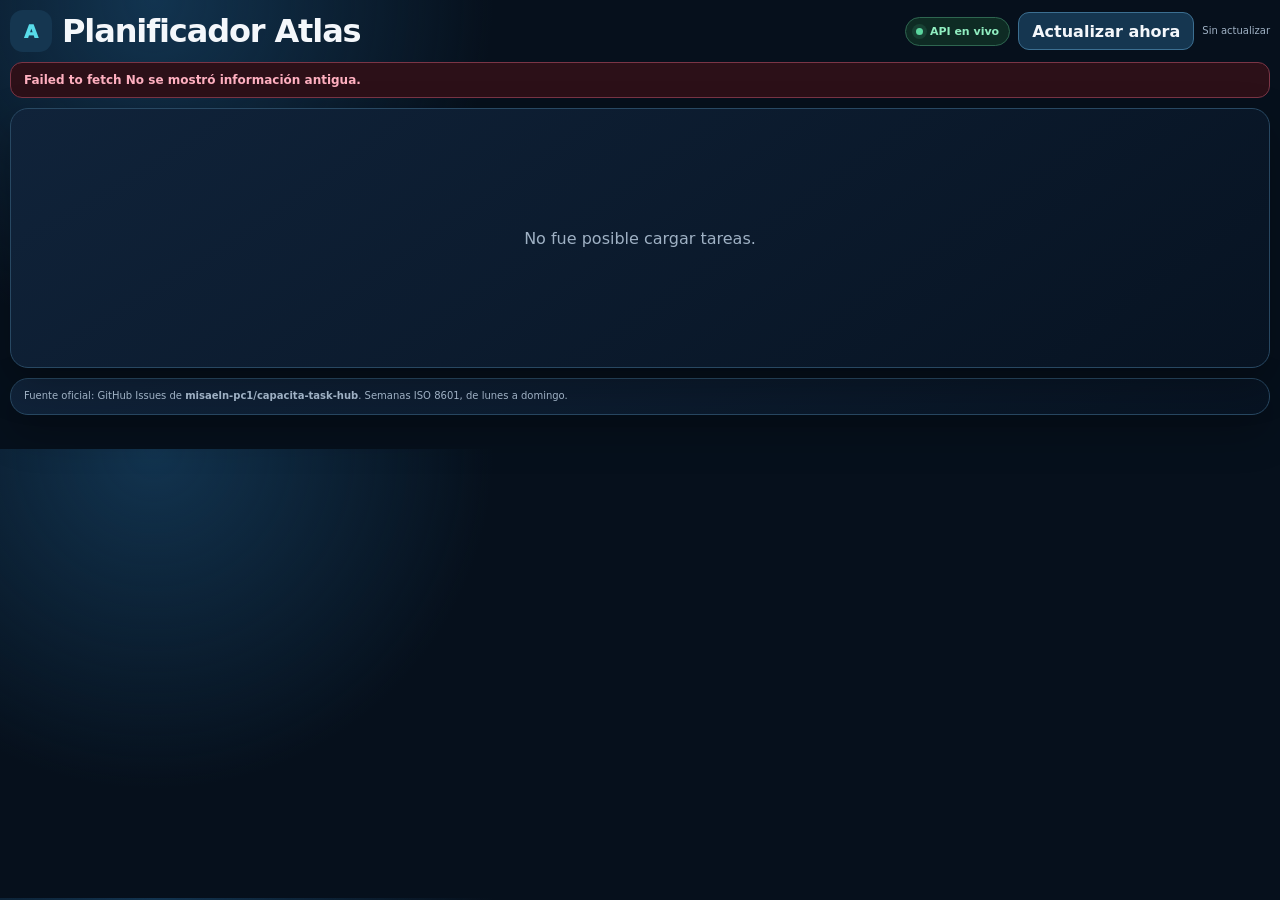
==== commit e035708f: "fix: versionar recursos del dashboard tras regla de vencidas" ====
--- a/dashboard/index.html
+++ b/dashboard/index.html
@@ -4,9 +4,12 @@
 <meta charset="utf-8">
 <meta name="viewport" content="width=device-width,initial-scale=1">
 <meta name="color-scheme" content="dark">
+<meta http-equiv="Cache-Control" content="no-cache, no-store, must-revalidate">
+<meta http-equiv="Pragma" content="no-cache">
+<meta http-equiv="Expires" content="0">
 <title>Planificador Atlas · Semanas ISO</title>
-<link rel="stylesheet" href="./iso-week-base.css">
-<link rel="stylesheet" href="./iso-week-views.css">
+<link rel="stylesheet" href="./iso-week-base.css?v=overdue-14a6fc61">
+<link rel="stylesheet" href="./iso-week-views.css?v=overdue-14a6fc61">
 </head>
 <body>
 <main class="shell">
@@ -32,11 +35,11 @@
     Fuente oficial: GitHub Issues de <strong>misaeln-pc1/capacita-task-hub</strong>. Semanas ISO 8601, de lunes a domingo.
   </footer>
 </main>
-<script src="./iso/core.js"></script>
-<script src="./iso/calendar.js"></script>
-<script src="./iso/data.js"></script>
-<script src="./iso/home.js"></script>
-<script src="./iso/detail.js"></script>
-<script src="./iso/app.js"></script>
+<script src="./iso/core.js?v=overdue-14a6fc61"></script>
+<script src="./iso/calendar.js?v=overdue-14a6fc61"></script>
+<script src="./iso/data.js?v=overdue-14a6fc61"></script>
+<script src="./iso/home.js?v=overdue-14a6fc61"></script>
+<script src="./iso/detail.js?v=overdue-14a6fc61"></script>
+<script src="./iso/app.js?v=overdue-14a6fc61"></script>
 </body>
-</html>
+</html>
--- a/dashboard/iso-week-base.css
+++ b/dashboard/iso-week-base.css
@@ -1,7 +1,7 @@
 :root{
   --bg:#06101c;--panel:#0c1a2c;--panel2:#10243b;--line:#284862;
   --text:#f4f7fb;--muted:#9fb1c4;--cyan:#58dbe9;--amber:#f5c954;
-  --red:#ff728d;--green:#5bd69f;--blue:#67a9ff;--shadow:0 20px 55px rgba(0,0,0,.3)
+  --red:#ff728d;--green:#5bd69f;--blue:#67a9ff;--shadow:0 16px 42px rgba(0,0,0,.28)
 }
 *{box-sizing:border-box}
 html{scroll-behavior:smooth}
@@ -12,54 +12,56 @@
 button,input,select{font:inherit}
 button{cursor:pointer}
 a{color:inherit}
-.shell{width:min(1540px,calc(100% - 28px));margin:auto;padding:18px 0 58px}
+.shell{width:min(1600px,calc(100% - 20px));margin:auto;padding:10px 0 34px}
 .panel{
   background:linear-gradient(145deg,rgba(16,35,58,.98),rgba(7,19,34,.98));
-  border:1px solid var(--line);border-radius:22px;box-shadow:var(--shadow)
+  border:1px solid var(--line);border-radius:18px;box-shadow:var(--shadow)
 }
-.topbar{display:flex;align-items:center;justify-content:space-between;gap:18px;margin-bottom:16px}
-.brand{display:flex;align-items:center;gap:13px}
-.logo{display:grid;place-items:center;width:48px;height:48px;border-radius:15px;background:#153650;color:var(--cyan);font-weight:950;font-size:20px}
-.title{margin:0;font-size:clamp(27px,3vw,40px);letter-spacing:-.035em}
-.subtitle{color:var(--muted);font-size:12px;margin-top:4px}
-.actions{display:flex;align-items:center;gap:10px;flex-wrap:wrap;justify-content:flex-end}
-.live{display:inline-flex;align-items:center;gap:7px;border:1px solid #2e6650;background:#0e2b24;color:#90edc0;padding:9px 12px;border-radius:999px;font-size:12px;font-weight:850}
-.live::before{content:"";width:8px;height:8px;border-radius:50%;background:var(--green);box-shadow:0 0 0 5px rgba(88,211,155,.12)}
+.topbar{display:flex;align-items:center;justify-content:space-between;gap:14px;margin-bottom:10px}
+.brand{display:flex;align-items:center;gap:10px}
+.logo{display:grid;place-items:center;width:42px;height:42px;border-radius:13px;background:#153650;color:var(--cyan);font-weight:950;font-size:18px}
+.title{margin:0;font-size:clamp(25px,2.5vw,34px);letter-spacing:-.035em}
+.actions{display:flex;align-items:center;gap:8px;flex-wrap:wrap;justify-content:flex-end}
+.live{display:inline-flex;align-items:center;gap:7px;border:1px solid #2e6650;background:#0e2b24;color:#90edc0;padding:7px 10px;border-radius:999px;font-size:11px;font-weight:850}
+.live::before{content:"";width:7px;height:7px;border-radius:50%;background:var(--green);box-shadow:0 0 0 4px rgba(88,211,155,.12)}
 .refresh,.nav-button,.back-button{
-  border:1px solid #3c6f91;background:#153650;color:var(--text);min-height:42px;padding:0 16px;border-radius:13px;font-weight:850
+  border:1px solid #3c6f91;background:#153650;color:var(--text);min-height:38px;padding:0 13px;border-radius:11px;font-weight:850
 }
 .refresh:hover,.nav-button:hover,.back-button:hover{border-color:var(--cyan)}
 .refresh:disabled{opacity:.55;cursor:wait}
-.meta{text-align:right;color:var(--muted);font-size:11px;line-height:1.5}
-.banner{display:none;margin-bottom:14px;padding:12px 16px;border-radius:14px;font-size:13px;font-weight:750}
+.meta{text-align:right;color:var(--muted);font-size:10px;line-height:1.4}
+.banner{display:none;margin-bottom:10px;padding:10px 13px;border-radius:12px;font-size:12px;font-weight:750}
 .banner.show{display:block}
 .banner.error{border:1px solid #7b3546;background:#2c1018;color:#ffb0c0}
-.banner.info{border:1px solid #315f7c;background:#10283a;color:#b8eaf1}
-.view{display:grid;gap:16px}
-.section{padding:18px}
-.section-head{display:flex;justify-content:space-between;gap:16px;align-items:flex-start;margin-bottom:14px}
-.section-head h2{margin:0;font-size:19px}
-.section-head p{margin:5px 0 0;color:var(--muted);font-size:12px;line-height:1.45}
-.legend{display:flex;gap:8px;align-items:center;color:var(--muted);font-size:11px;white-space:nowrap}
-.legend-scale{display:flex;gap:3px}
-.legend-scale i{display:block;width:18px;height:10px;border-radius:4px;border:1px solid rgba(122,178,211,.25)}
-.week-scroll{overflow-x:auto;padding:2px 2px 10px}
-.week-grid{display:grid;grid-auto-flow:column;grid-auto-columns:minmax(210px,1fr);gap:10px;min-width:max-content}
-.week-head{display:flex;justify-content:space-between;gap:10px;align-items:flex-start}
-.week-head>span:first-child{display:grid;gap:3px;text-align:left}
-.week-title{font-size:18px;line-height:1;color:var(--text)}
-.week-code{font-weight:850;color:var(--cyan);font-size:10px}
-.week-range{color:var(--muted);font-size:10px;line-height:1.35;text-align:right}
+.view{display:grid;gap:10px}
+.section{padding:12px}
+.section-head{display:flex;justify-content:space-between;gap:12px;align-items:center;margin-bottom:8px}
+.section-head h2{margin:0;font-size:18px}
+.week-scroll{overflow-x:auto;padding:0}
+.week-grid{display:grid;grid-template-columns:repeat(5,minmax(0,1fr));gap:8px;min-width:0}
+.week-head{display:grid;gap:4px;text-align:left}
+.week-title{font-size:17px;line-height:1;color:var(--text)}
+.week-range{color:var(--muted);font-size:9px;line-height:1.3;text-align:left}
 .milestone-week{
-  min-height:190px;border:1px solid #65542d;border-radius:16px;background:linear-gradient(145deg,#211d12,#111a24);
-  padding:14px;color:var(--text);text-align:left;display:flex;flex-direction:column;gap:12px;transition:.16s transform,.16s border-color
+  min-height:128px;border:1px solid #65542d;border-radius:14px;background:linear-gradient(145deg,#211d12,#111a24);
+  padding:10px;color:var(--text);text-align:left;display:flex;flex-direction:column;gap:8px;transition:.16s transform,.16s border-color
 }
-.milestone-week:hover,.milestone-week:focus-visible{border-color:var(--amber);outline:none;transform:translateY(-2px)}
+.milestone-week:hover,.milestone-week:focus-visible{border-color:var(--amber);outline:none;transform:translateY(-1px)}
 .milestone-week.current{box-shadow:inset 0 0 0 1px var(--cyan)}
-.milestone-count{display:flex;align-items:end;gap:7px;color:#ffe08a;font-size:12px}
-.milestone-count strong{font-size:30px;line-height:1}
-.milestone-preview{display:grid;gap:7px;flex:1}
-.milestone-preview span{display:grid;grid-template-columns:10px 1fr;gap:7px;color:#e9edf2;font-size:11px;line-height:1.35}
-.milestone-preview i{width:8px;height:8px;margin-top:3px;border-radius:50%;background:var(--amber);box-shadow:0 0 0 4px rgba(245,201,84,.11)}
-.week-open{color:var(--cyan);font-size:11px;font-weight:850;text-align:right}
-.no-items{color:#71879d;font-size:11px;margin:auto 0;text-align:center}
+.milestone-week.week-empty{background:linear-gradient(145deg,#111d2b,#09131f);border-color:#304a61}
+.milestone-count{display:flex;align-items:end;gap:6px;color:#ffe08a;font-size:11px}
+.milestone-count strong{font-size:24px;line-height:1}
+.milestone-preview{display:grid;gap:5px;flex:1}
+.milestone-preview span{display:grid;grid-template-columns:8px 1fr;gap:6px;color:#e9edf2;font-size:10px;line-height:1.3}
+.milestone-preview i{width:6px;height:6px;margin-top:3px;border-radius:50%;background:var(--amber);box-shadow:0 0 0 3px rgba(245,201,84,.1)}
+.milestone-preview .week-more{display:block;padding-left:14px;color:var(--muted)}
+.week-empty-body{flex:1;min-height:24px}
+@media(max-width:1100px){
+  .week-grid,.load-grid{grid-template-columns:repeat(5,minmax(165px,1fr));min-width:850px}
+}
+@media(max-width:650px){
+  .shell{width:min(100% - 12px,1600px);padding-top:7px}
+  .topbar{align-items:flex-start;flex-direction:column}
+  .actions{justify-content:flex-start}.meta{text-align:left}
+  .section{padding:10px}
+}
--- a/dashboard/iso-week-views.css
+++ b/dashboard/iso-week-views.css
@@ -1,32 +1,33 @@
-.load-grid{display:grid;grid-auto-flow:column;grid-auto-columns:minmax(190px,1fr);gap:10px;min-width:max-content}
+.load-grid{display:grid;grid-template-columns:repeat(5,minmax(0,1fr));gap:8px;min-width:0}
 .load-week{
-  min-height:145px;border:1px solid rgba(76,126,158,.75);border-radius:16px;color:var(--text);
-  padding:14px;text-align:left;display:flex;flex-direction:column;justify-content:space-between;gap:12px;
+  min-height:104px;border:1px solid rgba(76,126,158,.75);border-radius:14px;color:var(--text);
+  padding:10px;text-align:left;display:flex;flex-direction:column;justify-content:space-between;gap:8px;
   transition:.16s transform,.16s border-color,.16s filter
 }
-.load-week:hover,.load-week:focus-visible{transform:translateY(-2px);border-color:#eaf7ff;outline:none;filter:brightness(1.08)}
+.load-week:hover,.load-week:focus-visible{transform:translateY(-1px);border-color:#eaf7ff;outline:none;filter:brightness(1.06)}
 .load-week.current{box-shadow:inset 0 0 0 2px var(--cyan)}
+.load-week.load-empty{background:linear-gradient(145deg,#111d2b,#09131f);border-color:#304a61}
 .load-week.load-green{background:linear-gradient(145deg,#173f32,#0b241c);border-color:#3d8d6f}
 .load-week.load-orange{background:linear-gradient(145deg,#68421c,#2a1c0e);border-color:#c98132}
 .load-week.load-red{background:linear-gradient(145deg,#702b3a,#2d1018);border-color:#d75069}
-.load-week>div>strong{font-size:34px;line-height:1}
-.load-week small{color:#ccdae6;font-size:10px;line-height:1.35}
-.load-level{border:1px solid rgba(255,255,255,.28);border-radius:999px;padding:3px 8px;font-size:9px;font-weight:900;text-transform:uppercase;letter-spacing:.06em}
-.load-sub{display:flex;justify-content:space-between;gap:8px;color:#e0e8ef;font-size:10px}
-.legend-chip{border:1px solid;border-radius:999px;padding:4px 8px;font-weight:850}
-.legend-chip.green{background:#173f32;border-color:#3d8d6f;color:#9cf1c9}
-.legend-chip.orange{background:#68421c;border-color:#c98132;color:#ffd29d}
-.legend-chip.red{background:#702b3a;border-color:#d75069;color:#ffb5c2}
+.load-count{display:flex;align-items:end;gap:6px}
+.load-count strong{font-size:29px;line-height:1}
+.load-count span{font-size:11px;color:#e0e8ef;padding-bottom:2px}
+.milestone-week.has-overdue{background:linear-gradient(145deg,#521f2b,#241017);border-color:#d75069}
+.milestone-week.has-overdue .milestone-count{color:#ff9cb0}
+.milestone-preview span.overdue-item{color:#ffb5c2;font-weight:800}
+.milestone-preview span.overdue-item i{background:var(--red);box-shadow:0 0 0 4px rgba(255,114,141,.12)}
 .undated{
-  display:flex;align-items:center;justify-content:space-between;gap:18px;width:100%;padding:16px;border:1px solid #43576b;
-  border-radius:15px;background:#0a1725;color:var(--text);text-align:left
+  display:flex;align-items:center;justify-content:space-between;gap:14px;width:100%;padding:11px 13px;border:1px solid #43576b;
+  border-radius:13px;background:#0a1725;color:var(--text);text-align:left
 }
 .undated:hover,.undated:focus-visible{border-color:var(--cyan);outline:none}
-.undated strong{font-size:24px;color:var(--amber)}
-.summary-grid{display:grid;grid-template-columns:repeat(4,minmax(0,1fr));gap:10px}
-.summary{padding:15px}
-.summary small{display:block;color:var(--muted);font-size:10px;text-transform:uppercase;letter-spacing:.07em;font-weight:850}
-.summary strong{display:block;font-size:27px;margin-top:8px}
+.undated strong{font-size:22px;color:var(--amber)}
+.compact-undated-section{padding:8px}
+.summary-grid{display:grid;grid-template-columns:repeat(4,minmax(0,1fr));gap:8px}
+.summary{padding:11px 13px}
+.summary small{display:block;color:var(--muted);font-size:9px;text-transform:uppercase;letter-spacing:.07em;font-weight:850}
+.summary strong{display:block;font-size:24px;margin-top:5px}
 .breadcrumb{display:flex;gap:8px;align-items:center;color:var(--muted);font-size:12px;margin-bottom:2px}
 .breadcrumb button{border:0;background:transparent;color:var(--cyan);padding:0;font-weight:850}
 .page-head{padding:20px}
@@ -39,6 +40,9 @@
   border-radius:15px;background:rgba(5,15,27,.64);color:var(--text);text-align:left
 }
 .task-card:hover,.task-card:focus-visible{border-color:var(--cyan);outline:none;transform:translateY(-1px)}
+.task-card.overdue{border-color:#a13b50;background:linear-gradient(145deg,rgba(73,21,33,.78),rgba(22,10,17,.84))}
+.task-card.overdue:hover,.task-card.overdue:focus-visible{border-color:var(--red)}
+.task-card.overdue .task-num{background:#4a1723;color:#ff9cb0}
 .task-num{display:grid;place-items:center;width:52px;height:52px;border-radius:13px;background:#112c46;color:var(--cyan);font-weight:950}
 .task-card h3{font-size:14px;margin:4px 0 5px}
 .task-card p{font-size:12px;color:var(--muted);margin:0;line-height:1.42}
@@ -51,6 +55,7 @@
 .badge.green{color:#90edc0;border-color:#2e6650}
 .detail-layout{display:grid;grid-template-columns:minmax(0,1.2fr) minmax(260px,.8fr);gap:14px}
 .detail-main,.detail-side{padding:20px}
+.detail-main.detail-overdue{border-color:#a13b50;box-shadow:0 20px 55px rgba(94,18,36,.22)}
 .detail-grid{display:grid;grid-template-columns:repeat(2,minmax(0,1fr));gap:11px}
 .detail-cell{padding:15px;border:1px solid var(--line);border-radius:15px;background:#091827}
 .detail-cell.wide{grid-column:1/-1}
@@ -64,21 +69,18 @@
 .side-item{padding:14px;border:1px solid var(--line);border-radius:14px;background:#091827}
 .side-item small{display:block;color:var(--muted);font-size:10px;margin-bottom:6px}
 .side-item strong{font-size:14px;line-height:1.4}
-.loading{display:grid;place-items:center;min-height:300px;color:var(--muted)}
+.side-item.overdue-note{border-color:#a13b50;background:#2a1018}
+.side-item.overdue-note strong{color:#ff9cb0}
+.loading{display:grid;place-items:center;min-height:260px;color:var(--muted)}
 .spinner{width:30px;height:30px;border:3px solid #23435d;border-top-color:var(--cyan);border-radius:50%;animation:spin .8s linear infinite;margin-bottom:12px}
 @keyframes spin{to{transform:rotate(360deg)}}
 .empty{padding:30px;text-align:center;color:var(--muted)}
-.foot{padding:14px 17px;color:var(--muted);font-size:11px;line-height:1.55;margin-top:16px}
+.foot{padding:10px 13px;color:var(--muted);font-size:10px;line-height:1.45;margin-top:10px}
 @media(max-width:900px){
   .summary-grid{grid-template-columns:repeat(2,1fr)}
   .detail-layout{grid-template-columns:1fr}
 }
 @media(max-width:650px){
-  .shell{width:min(100% - 16px,1540px);padding-top:10px}
-  .topbar{align-items:flex-start;flex-direction:column}
-  .actions{justify-content:flex-start}.meta{text-align:left}
-  .section-head{flex-direction:column}
-  .legend{white-space:normal;flex-wrap:wrap}
   .summary-grid{grid-template-columns:1fr 1fr}
   .task-card{grid-template-columns:44px 1fr}
   .task-num{width:44px;height:44px}
